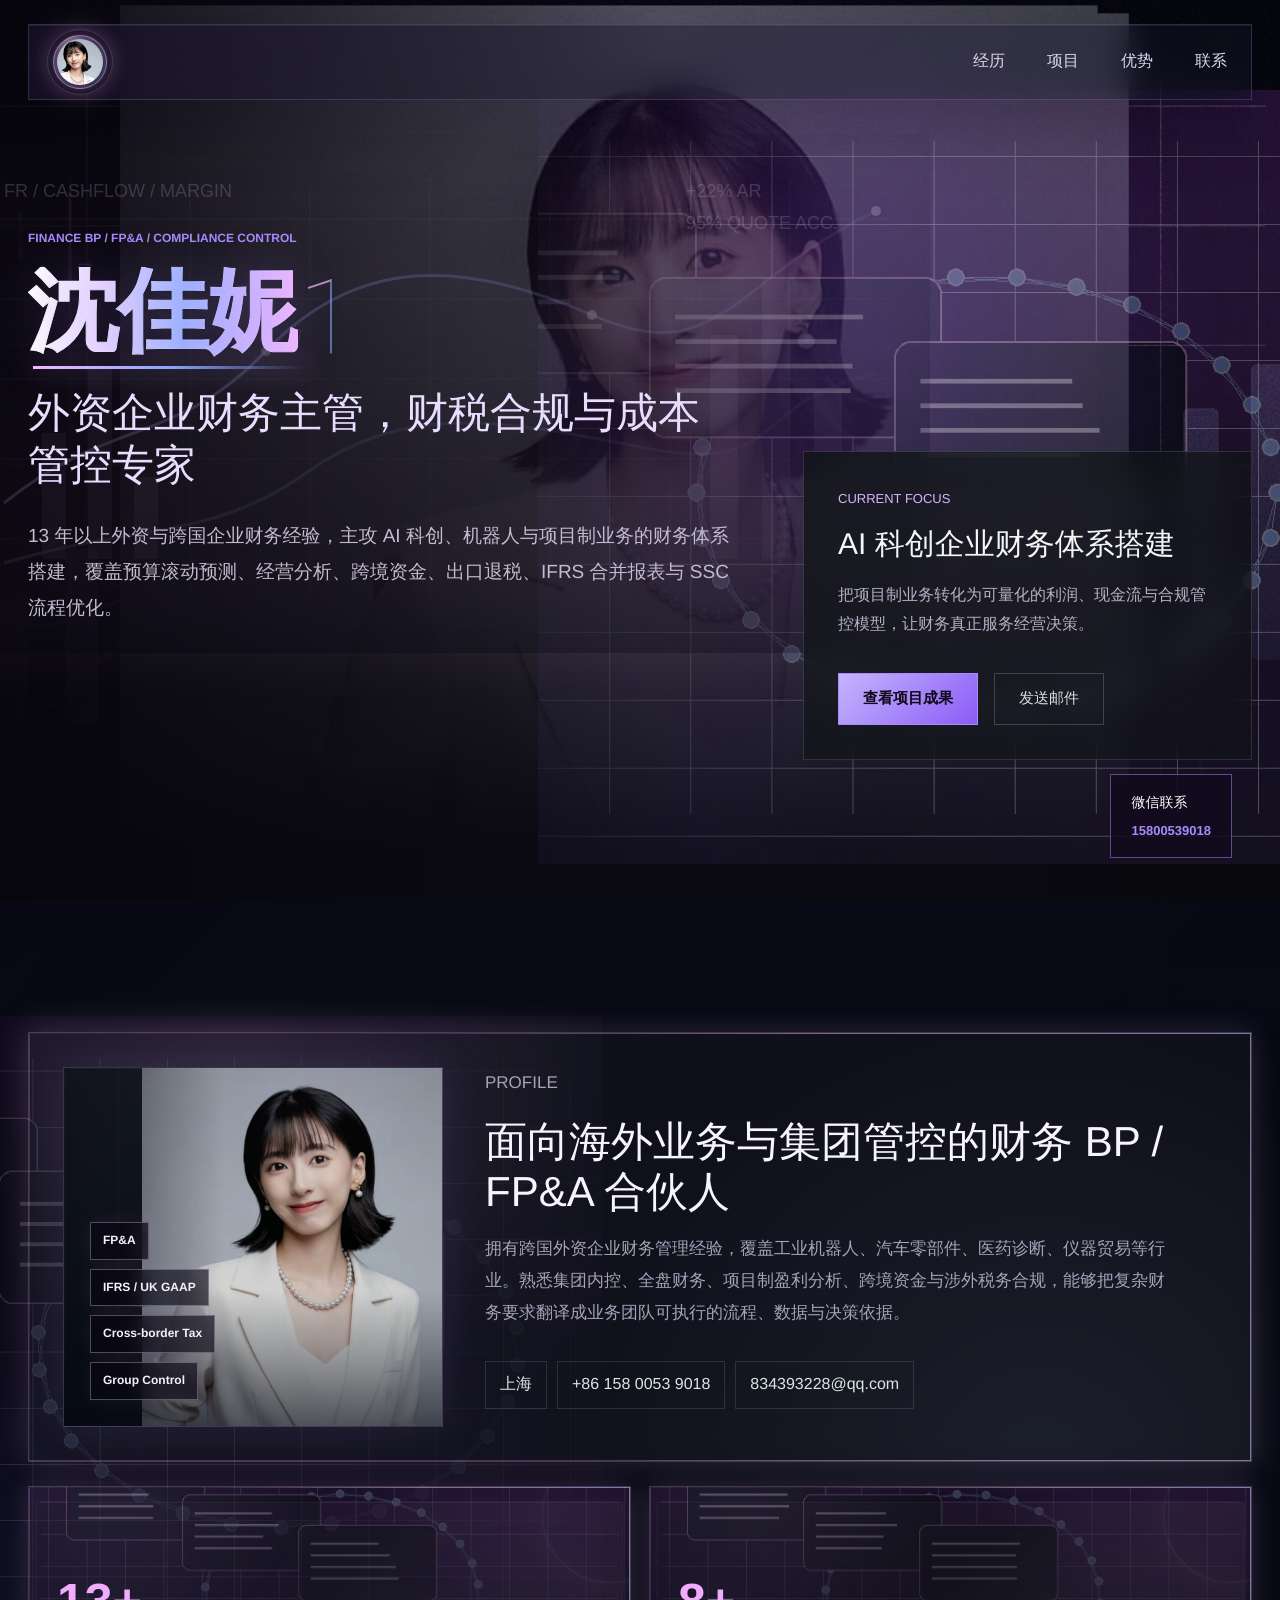
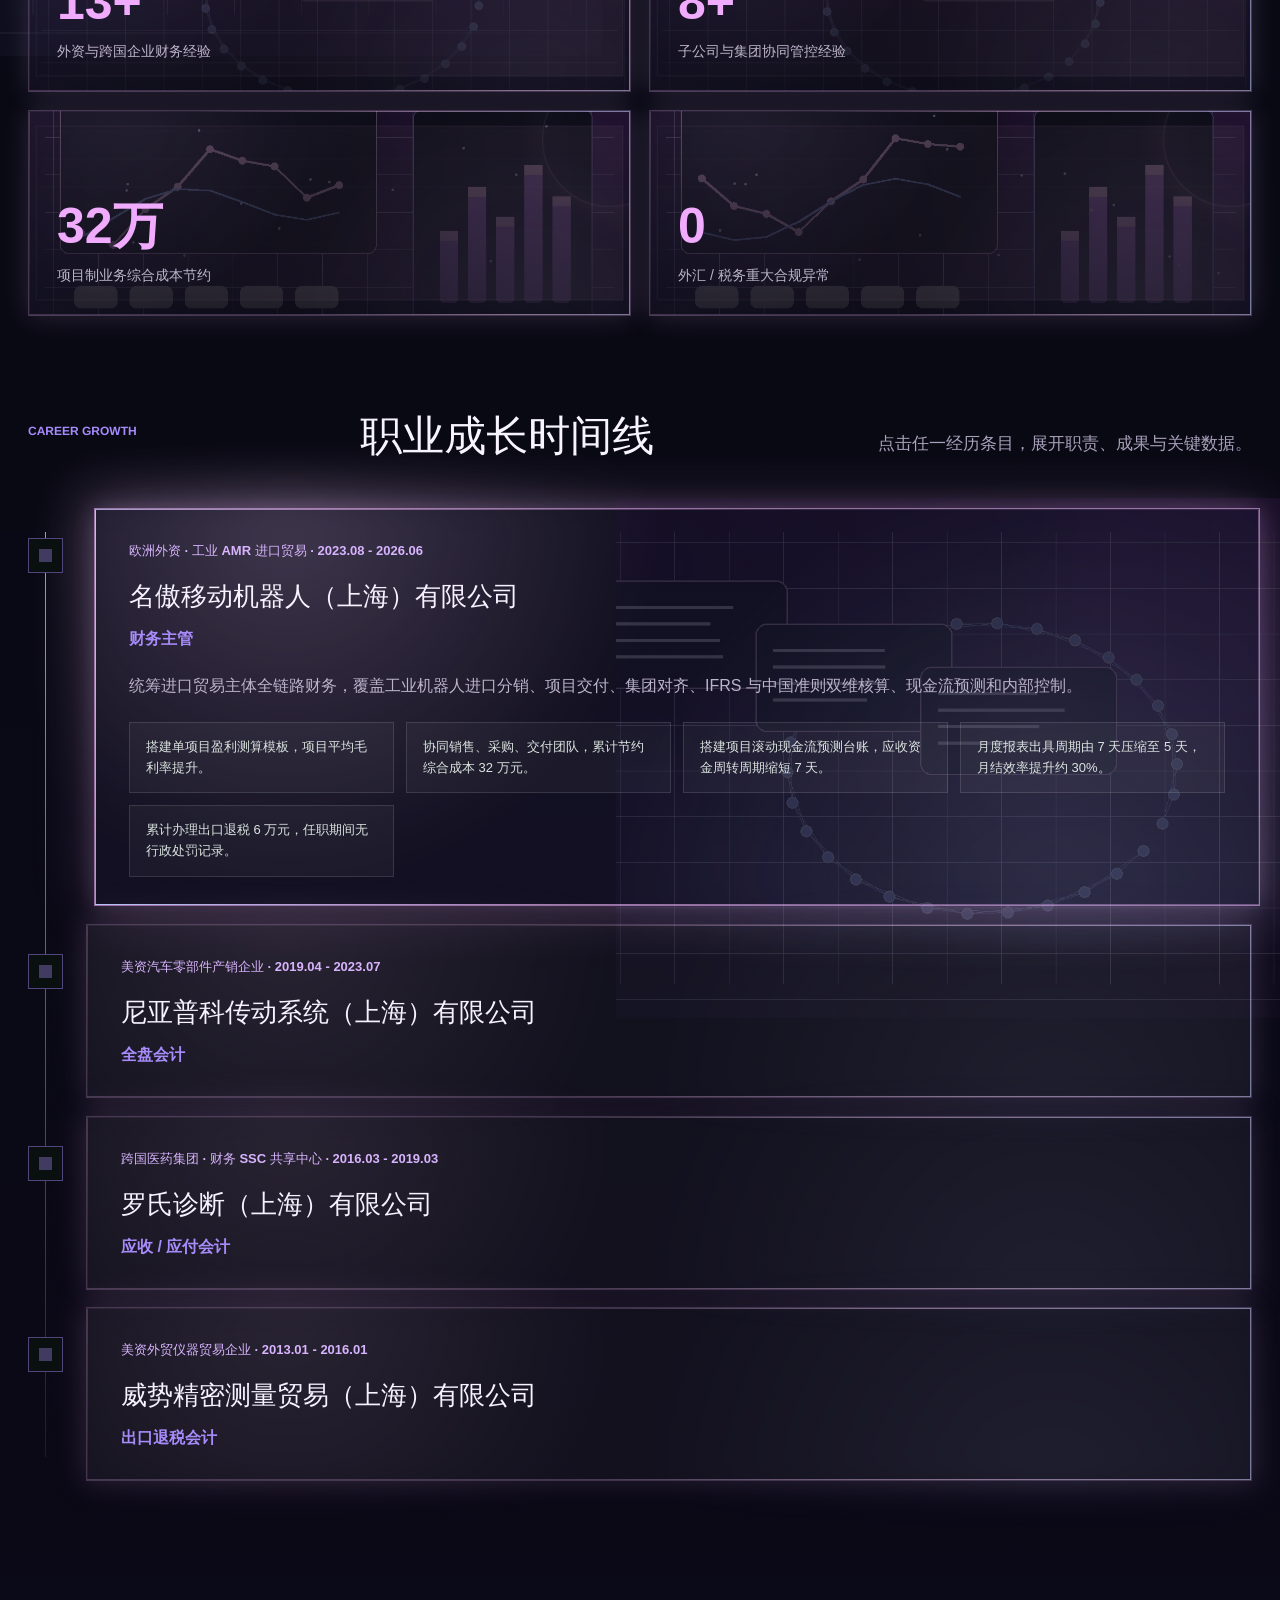
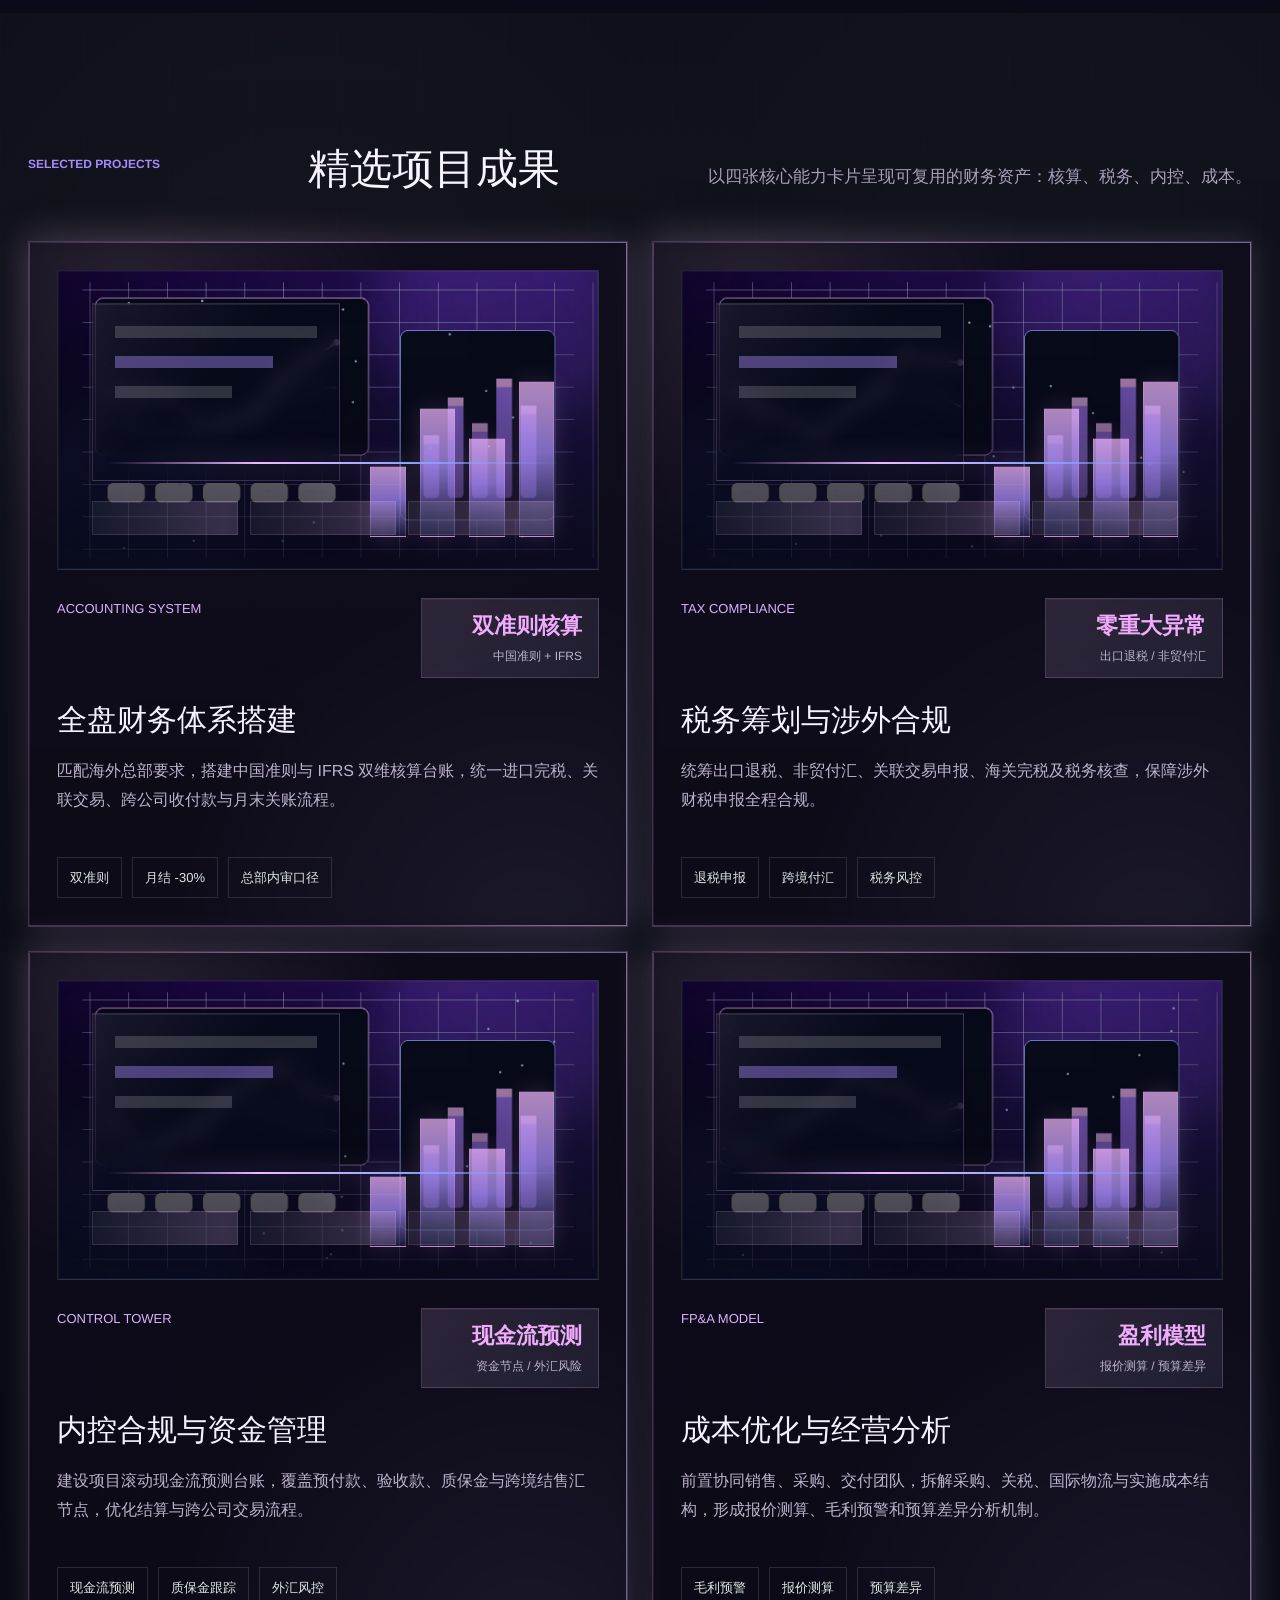
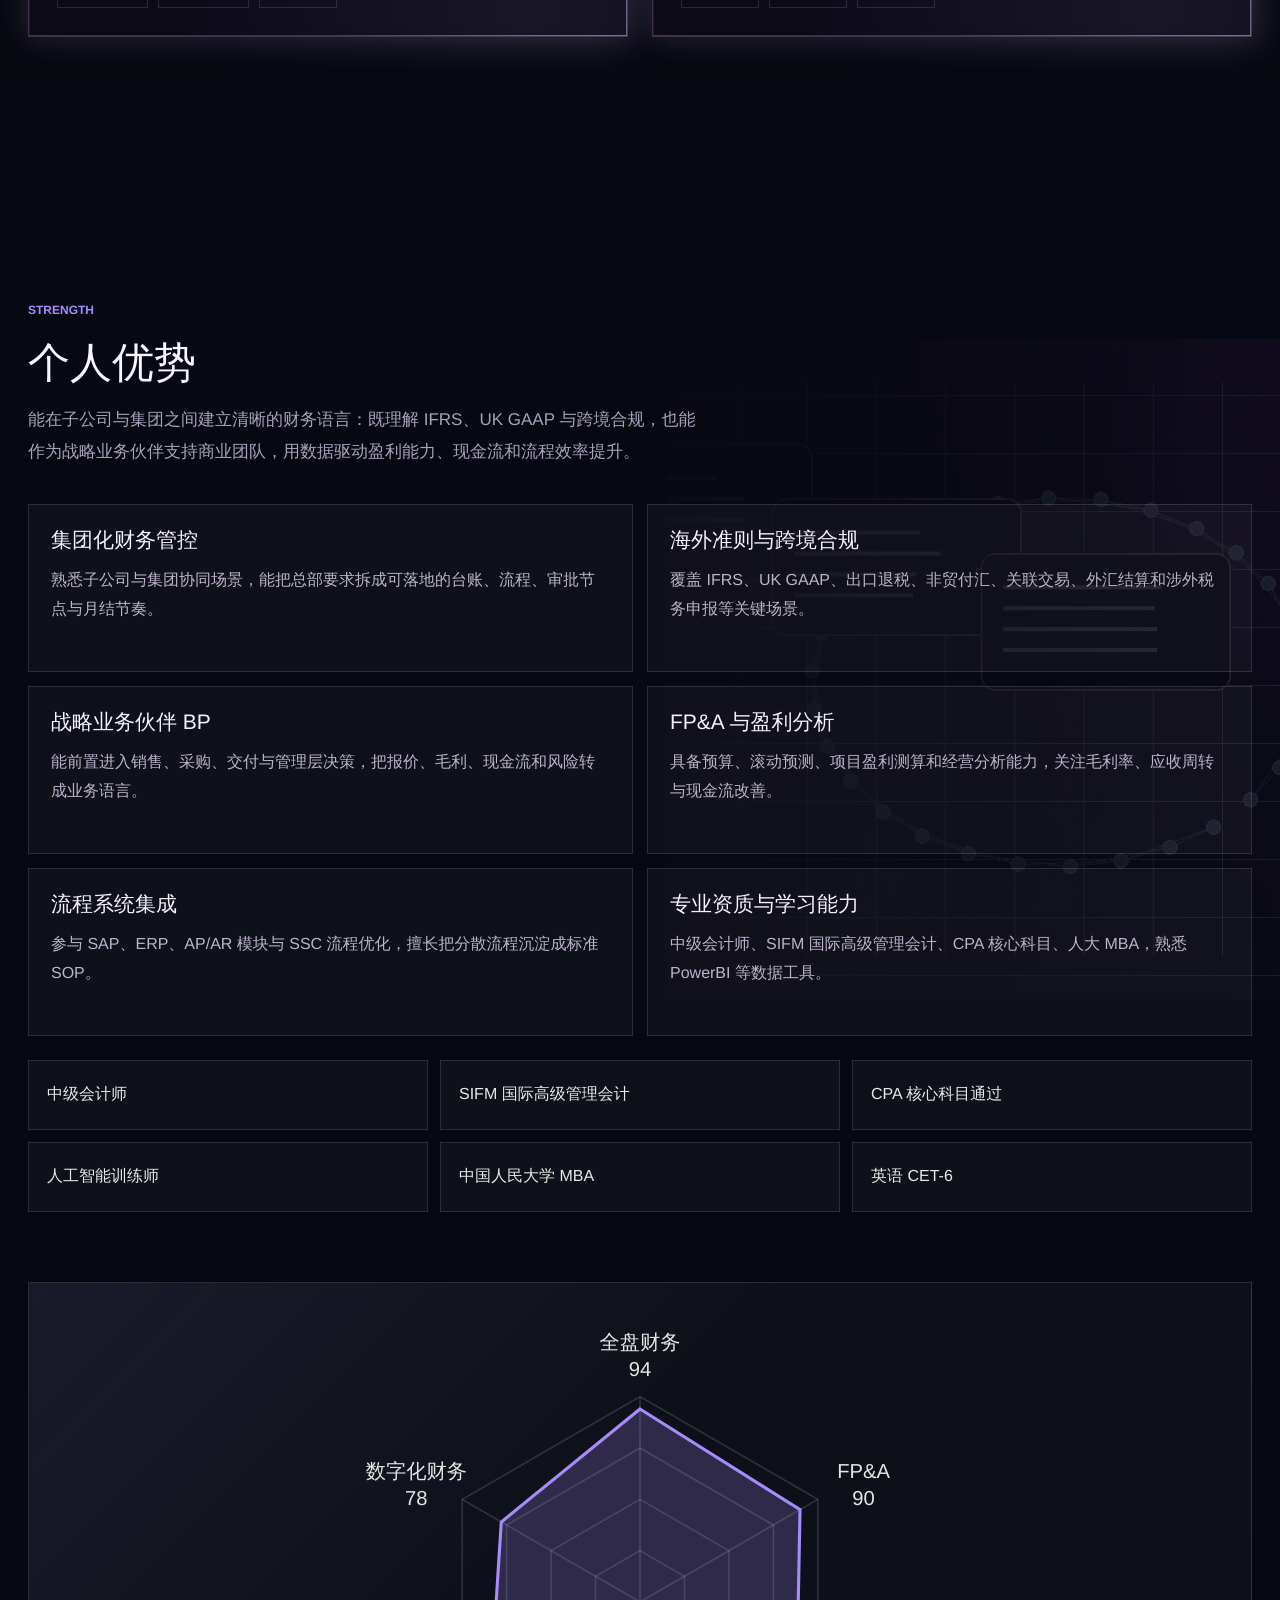
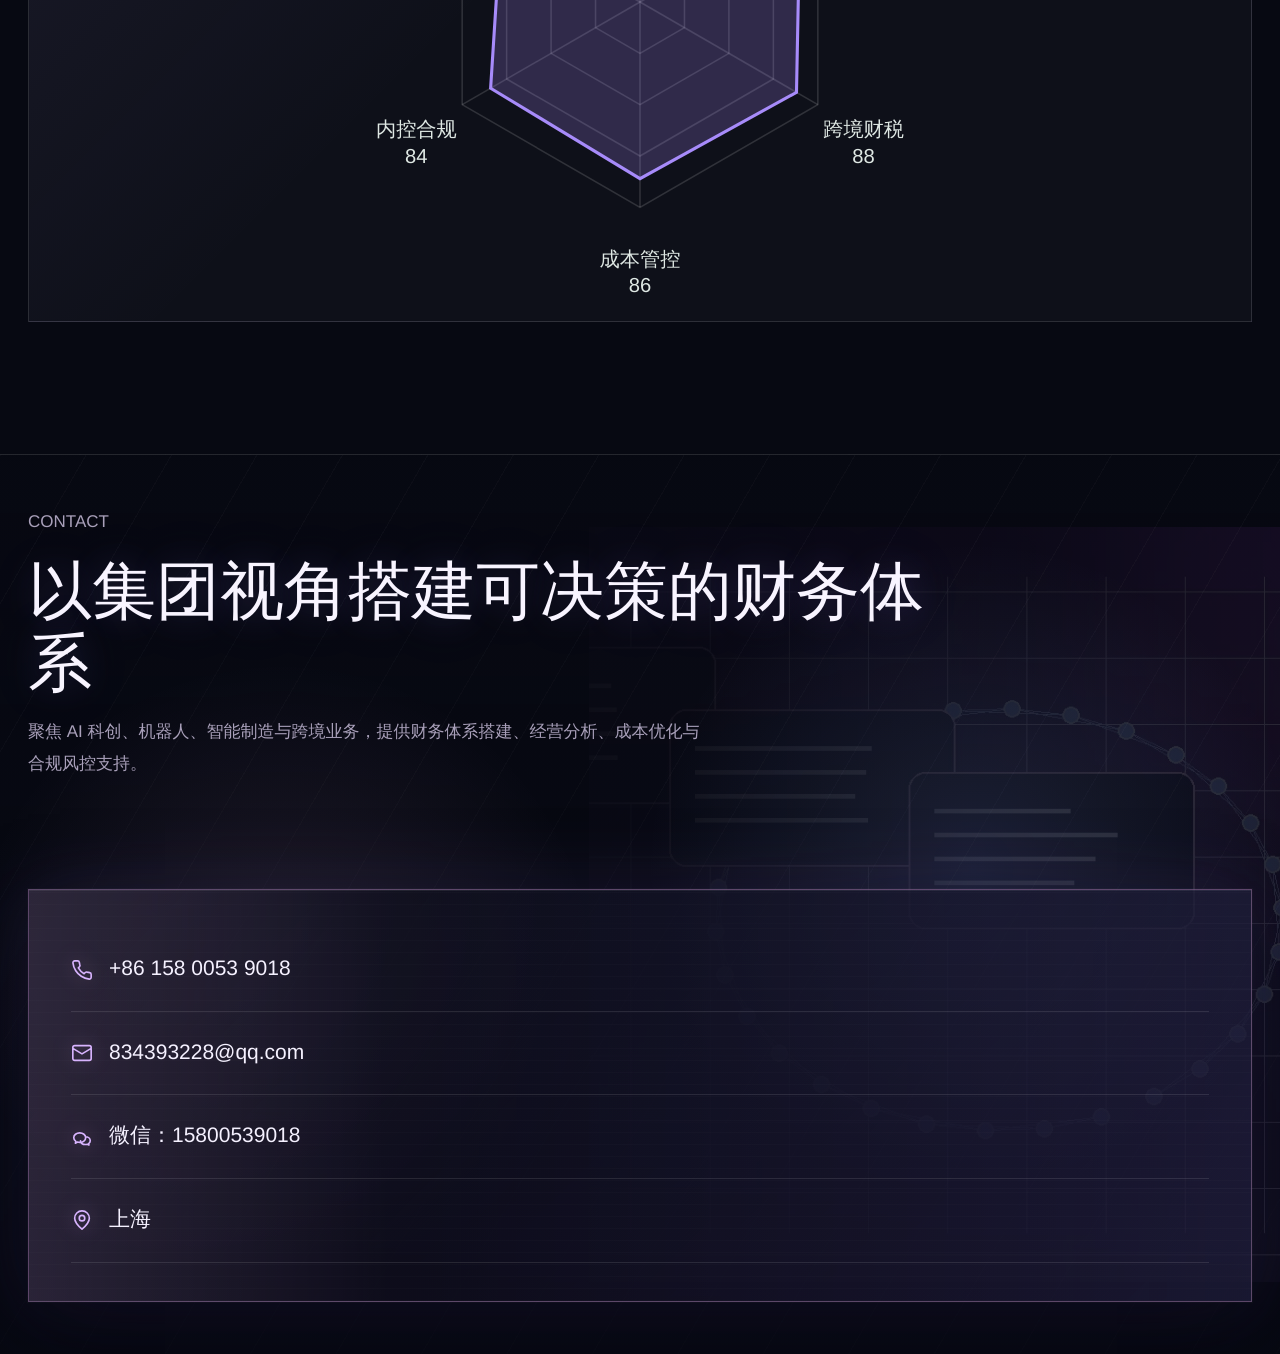
==== index.html @ 05255bda "Deploy dynamic resume site" ====
<!doctype html>
<html lang="zh-CN">
  <head>
    <meta charset="UTF-8" />
    <meta name="viewport" content="width=device-width, initial-scale=1.0" />
    <meta
      name="description"
      content="沈佳妮 - 外资企业财务主管，财税合规与成本管控专家，主攻AI科创企业财务体系搭建。"
    />
    <title>沈佳妮 | 财务BP / FP&A / 财务管理</title>
    <script type="module" crossorigin src="/assets/index-CEBzLL8x.js"></script>
    <link rel="stylesheet" crossorigin href="/assets/index-CqBIqhLo.css">
  </head>
  <body>
    <div id="root"></div>
  </body>
</html>
---- assets/index-CqBIqhLo.css ----
:root{color:#f4f7f5;--font-sans:"Aptos", "Segoe UI", "SF Pro Text", "PingFang SC", "Hiragino Sans GB", "Microsoft YaHei UI", sans-serif;--font-display:"Aptos Display", "Segoe UI", "SF Pro Display", "PingFang SC", "Microsoft YaHei UI", sans-serif;--font-tech:"YouSheBiaoTiHei", "Alimama ShuHeiTi", "PangMenZhengDao", "Aptos Display", "Segoe UI", "Microsoft YaHei UI", sans-serif;--font-number:"Aptos", "Segoe UI", "DIN Alternate", "SF Pro Display", sans-serif;--wrap:min(1700px, calc(100vw - 96px));--line:#ffffff1f;--muted:#a9a0ba;--panel:#100c1cc2;--teal:#a78bfa;--gold:#d8b4fe;--green:#f0abfc;--violet-deep:#160b2a;--violet-glow:#a78bfa52;--card-glow:#f4b8ff75;--card-glow-soft:#f4b8ff29;--card-glow-hot:#ffd5ffb8;--scroll:0px;background:#080b0d;font-family:Aptos,Segoe UI,SF Pro Text,PingFang SC,Hiragino Sans GB,Microsoft YaHei UI,sans-serif}*{box-sizing:border-box}html{scroll-behavior:smooth}body{min-width:1180px;font-family:var(--font-sans);text-rendering:geometricprecision;-webkit-font-smoothing:antialiased;-moz-osx-font-smoothing:grayscale;background:#070912;margin:0;font-size:16px;font-weight:400;line-height:1.65;position:relative}main{isolation:isolate;position:relative;overflow:hidden}main:before,main:after{content:"";pointer-events:none;position:fixed;inset:-12%}main:before{z-index:-4;transform:translate3d(0, calc(var(--scroll) * -.55), 0) scale(1.04);filter:saturate(1.05);background:radial-gradient(circle at 18% 18%,#5b7dff38,#0000 34%),radial-gradient(circle at 76% 12%,#8b5cf642,#0000 30%),radial-gradient(circle at 58% 72%,#244eb92e,#0000 36%),linear-gradient(135deg,#060914 0%,#130820 42%,#071326 100%)}main:after{z-index:-3;opacity:.2;transform:translate3d(0, calc(var(--scroll) * -.22), 0);mix-blend-mode:screen;background-image:url("data:image/svg+xml,%3Csvg xmlns='http://www.w3.org/2000/svg' width='1200' height='680' viewBox='0 0 1200 680'%3E%3Cg fill='none' stroke='%23c7b4ff' stroke-opacity='.28' stroke-width='2'%3E%3Cpath d='M40 520 C180 420 260 470 380 330 S620 250 760 290 980 180 1160 110'/%3E%3Cpath d='M40 590 C230 540 310 570 440 480 S700 390 860 430 1010 330 1160 300' stroke='%2388a5ff' stroke-opacity='.22'/%3E%3C/g%3E%3Cg fill='%23f4b8ff' fill-opacity='.16'%3E%3Crect x='88' y='420' width='26' height='126'/%3E%3Crect x='146' y='370' width='26' height='176'/%3E%3Crect x='204' y='455' width='26' height='91'/%3E%3Crect x='930' y='250' width='28' height='210'/%3E%3Crect x='990' y='195' width='28' height='265'/%3E%3Crect x='1050' y='306' width='28' height='154'/%3E%3C/g%3E%3Cg stroke='%23ffffff' stroke-opacity='.08'%3E%3Cpath d='M40 560H1160M40 460H1160M40 360H1160M40 260H1160M40 160H1160'/%3E%3Cpath d='M160 80V610M320 80V610M480 80V610M640 80V610M800 80V610M960 80V610'/%3E%3C/g%3E%3C/svg%3E"),radial-gradient(circle,#ffffff6b 0 1px,#0000 1.4px),linear-gradient(115deg,#ffffff0d,#0000 34%);background-position:right 7vw top 16vh,0 0,0 0;background-size:1200px 680px,4px 4px,100% 100%}a{color:inherit;text-decoration:none}button{font:inherit}h1,h2,h3,strong,.brand{font-family:var(--font-display)}.hero h1,.brand{font-family:var(--font-tech)}.wrap{width:var(--wrap);margin:0 auto}.hero{isolation:isolate;min-height:100vh;padding:28px 0 72px;position:relative;overflow:hidden}.hero:before{content:"";z-index:0;pointer-events:none;opacity:.34;mix-blend-mode:screen;filter:saturate(.9)hue-rotate(18deg)blur(.2px);background:linear-gradient(90deg,#080716b8,#0000 44%),url(/visuals/hero-network.webp) 50%/cover no-repeat;animation:18s ease-in-out infinite alternate sectionImageDrift;position:absolute;inset:10% -8% 4% 42%}.hero-video,.hero-shade{z-index:-2;width:100%;height:100%;position:absolute;inset:0}.hero-video{object-fit:cover;transform:translateY(var(--scroll)) scale(1.04);filter:saturate(.92)contrast(1.08)}.hero-shade{z-index:-1;background:radial-gradient(circle at 68% 38%,#7c3aed33,#0000 34%),linear-gradient(90deg,#08060df0,#12091d57 52%,#08060d80),linear-gradient(#080b0d2e,#080b0d 94%)}.nav{z-index:20;width:var(--wrap);-webkit-backdrop-filter:blur(16px)saturate(1.15);backdrop-filter:blur(16px)saturate(1.15);background:linear-gradient(135deg,#140e2694,#05081247),linear-gradient(90deg,#f4b8ff0f,#0000 42%,#88a5ff0d);border:1px solid #d8b4fe2e;justify-content:space-between;align-items:center;height:76px;padding:0 24px;transition:top .28s,width .28s,background .28s,border-color .28s,box-shadow .28s,-webkit-backdrop-filter .28s,backdrop-filter .28s;display:flex;position:fixed;top:24px;left:50%;transform:translate(-50%);box-shadow:inset 0 1px #ffffff0f,0 18px 70px #04031247}.nav-scrolled{-webkit-backdrop-filter:blur(26px)saturate(1.28);backdrop-filter:blur(26px)saturate(1.28);background:linear-gradient(135deg,#140e26c7,#0508128a),linear-gradient(90deg,#f4b8ff14,#0000 42%,#88a5ff0f);border-color:#f4b8ff47;width:min(1700px,100vw - 56px);top:14px;box-shadow:inset 0 1px #ffffff14,0 22px 74px #06030f75}.brand{width:54px;height:54px;color:var(--teal);background:radial-gradient(circle at 34% 18%,#ffffff59,#0000 28%),linear-gradient(135deg,#f4b8ff57,#88a5ff38);border:1px solid #f4b8ff70;border-radius:50%;place-items:center;padding:3px;font-size:15px;font-weight:650;display:grid;position:relative;overflow:visible;box-shadow:0 0 0 1px #ffffff0a,0 0 22px #f4b8ff38}.brand:after{content:"";pointer-events:none;border:1px solid #f4b8ff2e;border-radius:50%;position:absolute;inset:-7px;box-shadow:0 0 28px #f4b8ff29}.brand img{object-fit:cover;filter:saturate(.96)contrast(1.05);border-radius:50%;width:100%;height:100%;display:block}.nav-links{color:#ded6ee;gap:42px;font-size:16px;font-weight:560;display:flex}.nav-links a{transition:color .2s,text-shadow .2s;position:relative}.nav-links a:after{content:"";background:linear-gradient(90deg,#0000,#f4b8ff,#88a5ff,#0000);height:1px;transition:left .22s,right .22s;position:absolute;bottom:-10px;left:50%;right:50%}.nav-links a:hover{color:#f7efff;text-shadow:0 0 18px #f4b8ff6b}.nav-links a:hover:after{left:-6px;right:-6px}.hero-grid{z-index:1;grid-template-columns:1.22fr .78fr;align-items:center;gap:72px;min-height:calc(100vh - 168px);padding-top:68px;display:grid;position:relative}.hero-copy{isolation:isolate;position:relative}.hero-copy:before{content:"";z-index:-1;pointer-events:none;opacity:.42;filter:drop-shadow(0 0 34px #f4b8ff38);background-image:linear-gradient(#0908141a,#090814a3),url("data:image/svg+xml,%3Csvg xmlns='http://www.w3.org/2000/svg' width='980' height='520' viewBox='0 0 980 520'%3E%3Cdefs%3E%3ClinearGradient id='line' x1='0' x2='1'%3E%3Cstop stop-color='%23f4b8ff' stop-opacity='.72'/%3E%3Cstop offset='.55' stop-color='%2388a5ff' stop-opacity='.66'/%3E%3Cstop offset='1' stop-color='%23c7b4ff' stop-opacity='.2'/%3E%3C/linearGradient%3E%3C/defs%3E%3Cg stroke='%23ffffff' stroke-opacity='.1' stroke-width='1'%3E%3Cpath d='M40 86H940M40 166H940M40 246H940M40 326H940M40 406H940'/%3E%3Cpath d='M120 46V462M240 46V462M360 46V462M480 46V462M600 46V462M720 46V462M840 46V462'/%3E%3C/g%3E%3Cg fill='%23f4b8ff' fill-opacity='.2'%3E%3Crect x='92' y='300' width='24' height='126'/%3E%3Crect x='138' y='236' width='24' height='190'/%3E%3Crect x='184' y='344' width='24' height='82'/%3E%3Crect x='760' y='202' width='28' height='224'/%3E%3Crect x='812' y='146' width='28' height='280'/%3E%3Crect x='864' y='258' width='28' height='168'/%3E%3C/g%3E%3Cg fill='none' stroke='url(%23line)' stroke-width='3'%3E%3Cpath d='M54 370 C160 284 224 314 316 218 S514 126 642 182 780 148 926 78'/%3E%3Cpath d='M54 430 C188 390 260 408 356 340 S540 284 690 314 794 270 926 240' stroke-opacity='.58'/%3E%3C/g%3E%3Cg fill='%23ffffff' fill-opacity='.58'%3E%3Ccircle cx='316' cy='218' r='5'/%3E%3Ccircle cx='642' cy='182' r='5'/%3E%3Ccircle cx='926' cy='78' r='5'/%3E%3C/g%3E%3Cg font-family='Segoe UI,Arial' font-size='18' fill='%23e9ddff' fill-opacity='.52'%3E%3Ctext x='54' y='64'%3EFR / CASHFLOW / MARGIN%3C/text%3E%3Ctext x='736' y='64'%3E+22%25 AR%3C/text%3E%3Ctext x='736' y='96'%3E95%25 QUOTE ACC.%3C/text%3E%3C/g%3E%3C/svg%3E");background-position:50%;background-size:cover;width:980px;height:520px;position:absolute;top:-96px;left:-78px}.eyebrow{color:var(--teal);letter-spacing:0;text-transform:uppercase;margin:0 0 18px;font-size:12px;font-weight:620}.hero h1{color:#0000;background:linear-gradient(92deg,#fff 0%,#e8d7ff 28%,#9db5ff 58%,#f4b8ff 100%);text-shadow:0 0 48px #a78bfa3d;-webkit-text-stroke:1px #ffffff1a;-webkit-background-clip:text;background-clip:text;width:fit-content;margin:0;font-size:124px;font-weight:700;line-height:1;position:relative}.hero h1:before,.hero h1:after{content:"";pointer-events:none;position:absolute}.hero h1:before{background:linear-gradient(90deg,#f4b8ff,#88a5ff,#0000);height:3px;bottom:-12px;left:5px;right:-12px;box-shadow:0 0 28px #f4b8ff8c}.hero h1:after{border-top:2px solid #f4b8ffb3;border-right:2px solid #88a5ff94;width:22px;height:72px;top:16px;right:-34px;transform:skewY(-18deg)}.hero h2{color:#e9ddff;max-width:880px;margin:30px 0 0;font-size:40px;font-weight:500;line-height:1.24}.lead{color:#c3bbd0;max-width:820px;margin:28px 0 0;font-size:19px;font-weight:380;line-height:1.9}.hero-panel{border:1px solid var(--line);-webkit-backdrop-filter:blur(16px);backdrop-filter:blur(16px);background:linear-gradient(145deg,#0f1415d1,#0f14156b);align-self:end;padding:34px}.hero-panel span,.project-top span{color:var(--gold);text-transform:uppercase;font-size:13px}.hero-panel strong{margin-top:14px;font-size:30px;font-weight:520;line-height:1.28;display:block}.hero-panel p{color:#b9b0c8;line-height:1.82}.hero-actions{gap:16px;margin-top:34px;display:flex}.primary,.secondary{border:1px solid #ffffff2e;align-items:center;height:52px;padding:0 24px;font-size:15px;font-weight:560;transition:transform .22s,box-shadow .22s,border-color .22s,background .22s,color .22s;display:inline-flex}.primary{border-color:var(--teal);color:#100719;background:linear-gradient(135deg,#c4b5fd,#8b5cf6);font-weight:700}.secondary{color:#d9e0dd}.primary:hover,.secondary:hover,.wechat-float:hover,.brand:hover{transform:translateY(-3px);box-shadow:0 18px 42px #7c3aed42}.secondary:hover,.wechat-float:hover,.brand:hover{color:#f3e8ff;background:#a78bfa1a;border-color:#c4b5fda8}.wechat-float{z-index:2;color:#f7fffc;background:#12091dd1;border:1px solid #a78bfa80;gap:5px;padding:16px 20px;font-size:14px;font-weight:560;transition:transform .22s,box-shadow .22s,border-color .22s,background .22s;display:grid;position:absolute;bottom:42px;right:max(48px,50vw - 850px)}.wechat-float span{color:var(--teal);font-size:13px}.section{padding:132px 0}.profile-section{isolation:isolate;background:linear-gradient(#070912e6,#0d0a19c7);position:relative;overflow:hidden}.profile-section:before{content:"";z-index:0;pointer-events:none;opacity:.18;filter:saturate(.88)hue-rotate(16deg);mix-blend-mode:screen;background:linear-gradient(90deg,#0000,#0709125c,#070912e6),url(/visuals/profile-finance.webp) 50%/cover no-repeat;width:54vw;height:640px;position:absolute;inset:5% auto auto -7%}.profile-section>.wrap{z-index:1;position:relative}.profile-grid{grid-template-columns:1.15fr .85fr;align-items:stretch;gap:24px;display:grid}.profile-card{isolation:isolate;min-height:430px;box-shadow:inset 0 0 0 1px #ffffff06, 0 0 28px var(--card-glow-soft);background:#ffffff09;border:1px solid #f4b8ff38;grid-template-columns:380px 1fr;gap:42px;padding:34px;transition:border-color .26s,box-shadow .26s,transform .26s,background .26s;display:grid;position:relative}.profile-card h2,.section-head h2,.strength h2,.contact-section h2{font-family:var(--font-display);color:#f8f4ff;margin:0;font-size:52px;font-weight:540;line-height:1.14}.profile-card h2{max-width:720px;font-size:44px;line-height:1.18}.profile-card p,.section-head span,.section-copy,.contact-section p{max-width:680px;color:var(--muted);font-size:17px;font-weight:380;line-height:1.88}.person-visual{background:radial-gradient(circle at 64% 18%,#f4b8ff24,#0000 28%),linear-gradient(135deg,#a78bfa1f,#0000 45%),repeating-linear-gradient(90deg,#ffffff0b 0 1px,#0000 1px 54px),#0b1112;border:1px solid #f4b8ff33;min-height:360px;position:relative;overflow:hidden;box-shadow:inset 0 1px #ffffff0f,0 0 44px #a78bfa1f}.person-visual:after{content:"";pointer-events:none;background:linear-gradient(90deg,#0508128a,#0000 42%),linear-gradient(#0000 62%,#0508129e);position:absolute;inset:0}.portrait-photo{object-fit:cover;object-position:center top;opacity:.82;filter:saturate(.92)contrast(1.04);width:min(84%,420px);height:100%;position:absolute;bottom:0;right:-18px}.portrait-data{z-index:1;gap:9px;display:grid;position:absolute;bottom:26px;left:26px}.portrait-data span{color:#f5efff;-webkit-backdrop-filter:blur(10px);backdrop-filter:blur(10px);background:#0908149e;border:1px solid #f4b8ff57;width:fit-content;padding:8px 12px;font-size:12px;font-weight:560;box-shadow:0 0 20px #f4b8ff14}.contact-strip{flex-wrap:wrap;gap:10px;margin-top:32px;display:flex}.contact-strip span{border:1px solid var(--line);color:#dce6e1;padding:10px 14px}.metric-grid{grid-template-columns:repeat(2,minmax(0,1fr));gap:18px;display:grid}.metric-grid button{isolation:isolate;text-align:left;cursor:pointer;min-height:206px;color:inherit;box-shadow:inset 0 0 0 1px #ffffff06, 0 0 26px var(--card-glow-soft);background:linear-gradient(135deg,#a78bfa12,#0000 45%),#ffffff09;border:1px solid #f4b8ff38;flex-direction:column;justify-content:end;padding:28px;transition:border-color .26s,box-shadow .26s,transform .26s,background .26s;display:flex;position:relative;overflow:hidden}.metric-art{z-index:0;pointer-events:none;opacity:.34;filter:saturate(.85)hue-rotate(18deg);background:linear-gradient(#08071633,#080716c7),url(/visuals/profile-finance.webp) 50%/cover no-repeat;transition:opacity .28s,transform .28s;position:absolute;inset:0;transform:scale(1.04)}.metric-art:before,.metric-art:after{content:"";pointer-events:none;position:absolute}.metric-art:before{background:linear-gradient(90deg,#0000,#f4b8ff29,#0000) 0 0/180% 100%,repeating-linear-gradient(0deg,#0000 0 26px,#ffffff0b 27px) 0 0/100% 100%;border:1px solid #f4b8ff29;animation:4.2s ease-in-out infinite tileScan;inset:18px}.metric-art:after{border:1px solid #f4b8ff47;border-radius:50%;width:128px;height:128px;top:-34px;right:-34px;box-shadow:0 0 34px #f4b8ff29,inset 0 0 38px #88a5ff14}.metric-grid button:nth-child(2) .metric-art{background:linear-gradient(#08071638,#080716cc),url(/visuals/strength-network.webp) 50%/cover no-repeat}.metric-grid button:nth-child(3) .metric-art{background:linear-gradient(#08071638,#080716cc),url(/visuals/project-margin.webp) 50%/cover no-repeat}.metric-grid button:nth-child(4) .metric-art{background:linear-gradient(#08071638,#080716cc),url(/visuals/project-tax.webp) 50%/cover no-repeat}.metric-grid button:hover .metric-art,.metric-grid button.is-active .metric-art{opacity:.52;transform:scale(1.09)}.metric-grid button:focus-visible{outline-offset:4px;outline:2px solid #f4b8ffb8}.metric-grid b{z-index:1;color:var(--green);font-family:var(--font-number);font-size:50px;font-weight:620;line-height:1;position:relative}.metric-grid small{z-index:1;color:#beb5cc;margin-top:14px;font-size:14px;line-height:1.55;position:relative}.profile-card:hover,.metric-grid button:hover,.project-card:hover{background:#181026c7;border-color:#f4b8ff9e;transform:translateY(-4px);box-shadow:inset 0 0 0 1px #ffffff0e,0 0 20px #f4b8ff3d,0 0 72px #f4b8ff38}.metric-grid button.is-active{animation:.62s both metricActivate}.metric-grid button.is-active b{animation:.62s both metricNumberPop}.profile-card:before,.metric-grid button:before,.timeline-main:before,.project-card:before{content:"";z-index:2;pointer-events:none;background:linear-gradient(115deg, transparent 0 18%, var(--card-glow-hot) 34%, #b9c7ff 50%, var(--card-glow) 66%, transparent 84%), linear-gradient(#f4b8ff57, #f4b8ff14);opacity:.58;-webkit-mask-composite:xor;background-position:0 0;background-size:220% 100%,100% 100%;border:1px solid #0000;transition:opacity .28s,background-position .48s;position:absolute;inset:0;-webkit-mask-image:linear-gradient(#000 0 0),linear-gradient(#000 0 0);mask-image:linear-gradient(#000 0 0),linear-gradient(#000 0 0);-webkit-mask-position:0 0,0 0;mask-position:0 0,0 0;-webkit-mask-size:auto,auto;mask-size:auto,auto;-webkit-mask-repeat:repeat,repeat;mask-repeat:repeat,repeat;-webkit-mask-clip:padding-box,border-box;mask-clip:padding-box,border-box;-webkit-mask-origin:padding-box,border-box;mask-origin:padding-box,border-box;-webkit-mask-composite:xor;mask-composite:exclude;-webkit-mask-source-type:auto,auto;mask-mode:match-source,match-source}.profile-card:after,.metric-grid button:after,.timeline-main:after,.project-card:after{content:"";z-index:-1;pointer-events:none;opacity:.34;filter:blur(18px);background:radial-gradient(circle at 18% 8%,#ffd5ff47,#0000 34%),radial-gradient(circle at 82% 100%,#b9c7ff38,#0000 42%);transition:inset .28s,opacity .28s,filter .28s;position:absolute;inset:-16px}.profile-card:hover:before,.metric-grid button:hover:before,.timeline-item.active .timeline-main:before,.timeline-item:hover .timeline-main:before,.project-card:hover:before{opacity:1;background-position:100% 0}.profile-card:hover:after,.metric-grid button:hover:after,.timeline-item.active .timeline-main:after,.timeline-item:hover .timeline-main:after,.project-card:hover:after{opacity:.72;filter:blur(24px);inset:-26px}.timeline-wrap{margin-top:96px;position:relative}.timeline-wrap:before{content:"";z-index:-1;pointer-events:none;opacity:.16;filter:saturate(.82)hue-rotate(20deg);mix-blend-mode:screen;background:radial-gradient(circle at 60% 44%,#f4b8ff2e,#0000 36%),url(/visuals/timeline-meeting.webp) 50%/cover no-repeat;height:520px;animation:22s ease-in-out infinite alternate sectionImageDrift;position:absolute;inset:8% -5% auto 48%}.section-head{justify-content:space-between;align-items:end;gap:48px;margin-bottom:48px;display:flex}.timeline{gap:18px;display:grid;position:relative}.timeline:before{content:"";background:linear-gradient(var(--teal), #ffffff14);width:1px;position:absolute;top:24px;bottom:24px;left:17px}.timeline-item{width:100%;color:inherit;text-align:left;cursor:pointer;background:0 0;border:0;grid-template-columns:36px 1fr;gap:22px;padding:0;display:grid;position:relative}.timeline-dot{z-index:1;background:#0a0f10;border:1px solid #a78bfa73;width:35px;height:35px;margin-top:30px;position:relative}.timeline-dot:after{content:"";background:var(--teal);opacity:.35;position:absolute;inset:10px}.timeline-main{isolation:isolate;background:#ffffff09;border:1px solid #f4b8ff33;padding:28px 34px;transition:border-color .25s,background .25s,transform .25s,box-shadow .25s;position:relative;box-shadow:inset 0 0 0 1px #ffffff05,0 0 24px #f4b8ff1f}.timeline-item.active .timeline-main,.timeline-item:hover .timeline-main{background:#a78bfa0e;border-color:#f4b8ff94;transform:translate(8px);box-shadow:inset 0 0 0 1px #ffffff0b,0 0 22px #f4b8ff33,0 0 58px #f4b8ff33}.timeline-main span{color:var(--gold);font-size:13px;font-weight:560}.timeline-main h3{color:#f7f2ff;margin:12px 0 8px;font-size:26px;font-weight:540}.timeline-main strong{color:var(--teal)}.timeline-main p{color:#bdb4cc;max-height:none;margin:0;line-height:1.82;display:none}.timeline-item.active p{margin-top:18px;animation:.12s ease-out both timelineReveal;display:block}.result-list{grid-template-columns:repeat(auto-fit,minmax(240px,1fr));gap:12px;display:none}.timeline-item.active .result-list{margin-top:22px;animation:.14s ease-out both timelineReveal;display:grid}.result-list em{border:1px solid var(--line);color:#dce5e1;background:#ffffff0a;min-height:64px;padding:14px 16px;font-size:13px;font-style:normal;line-height:1.6}.projects{isolation:isolate;background:linear-gradient(#ffffff09,#0808122e);position:relative;overflow:hidden}.projects:before{content:"";z-index:0;pointer-events:none;opacity:.2;background:radial-gradient(circle at 24% 18%,#f4b8ff24,#0000 28%),radial-gradient(circle at 80% 16%,#88a5ff21,#0000 26%),repeating-linear-gradient(90deg,#ffffff07 0 1px,#0000 1px 84px);position:absolute;inset:0}.projects>.wrap{z-index:1;position:relative}.project-grid{grid-template-columns:repeat(2,minmax(0,1fr));gap:24px;display:grid}.project-card{isolation:isolate;background:var(--panel);min-height:650px;box-shadow:inset 0 0 0 1px #ffffff06, 0 0 30px var(--card-glow-soft);border:1px solid #f4b8ff38;padding:28px;transition:border-color .26s,box-shadow .26s,transform .26s,background .26s;position:relative}.project-visual{background:linear-gradient(#08071629,#080716ad),url(/visuals/project-ledger.webp) 50%/cover no-repeat,radial-gradient(circle at 72% 24%,#a78bfa38,#0000 30%),linear-gradient(135deg,#ffffff13,#0000 44%),#0a0f10;border:1px solid #ffffff1a;height:300px;margin-bottom:28px;position:relative;overflow:hidden;box-shadow:inset 0 0 0 1px #ffffff0b,inset 0 -80px 120px #08071670}.project-visual:before,.project-visual:after{content:"";pointer-events:none;position:absolute}.project-visual:before{background:linear-gradient(90deg,#0000,#f4b8ff2e,#0000),repeating-linear-gradient(0deg,#0000 0 34px,#ffffff0d 35px);animation:4.8s ease-in-out infinite projectScan;inset:0;transform:translate(-100%)}.project-visual:after{filter:drop-shadow(0 0 12px #f4b8ff8c);background:linear-gradient(90deg,#0000,#f4b8ff,#88a5ff,#0000);height:2px;animation:3.6s ease-in-out infinite projectLineFloat;top:64%;left:9%;right:7%}.project-visual.tax{background:linear-gradient(#08071633,#080716b3),url(/visuals/project-tax.webp) 50%/cover no-repeat,radial-gradient(circle at 28% 34%,#d8b4fe47,#0000 30%),linear-gradient(135deg,#ffffff12,#0000 44%),#0a0f10}.project-visual.cashflow{background:linear-gradient(#08071633,#080716b3),url(/visuals/project-control.webp) 50%/cover no-repeat,radial-gradient(circle at 68% 55%,#f0abfc2e,#0000 34%),linear-gradient(135deg,#ffffff12,#0000 44%),#0a0f10}.project-visual.margin{background:linear-gradient(#08071633,#080716b3),url(/visuals/project-margin.webp) 50%/cover no-repeat,radial-gradient(circle at 42% 18%,#a78bfa2e,#0000 30%),radial-gradient(circle at 72% 68%,#d8b4fe2e,#0000 28%),#0a0f10}.visual-window{-webkit-backdrop-filter:blur(10px);backdrop-filter:blur(10px);background:linear-gradient(135deg,#f4b8ff14,#0000 44%),#080c1c7a;border:1px solid #f4b8ff2e;width:46%;height:178px;padding:22px;position:absolute;top:32px;left:34px;box-shadow:inset 0 1px #ffffff14,0 18px 60px #00000038}.visual-window span{background:#ffffff29;height:12px;margin-bottom:18px;display:block}.visual-window span:nth-child(2){background:#a78bfa6b;width:78%;animation:2.8s ease-in-out infinite dataBarPulse}.visual-window span:nth-child(3){width:58%}.visual-chart{align-items:end;gap:14px;width:34%;height:170px;display:flex;position:absolute;bottom:32px;right:44px}.visual-chart i{transform-origin:bottom;background:linear-gradient(#f4b8ffb3,#a78bfab8 46%,#506eff14),#ffffff0a;border:1px solid #f4b8ff2e;flex:1;animation:2.8s ease-in-out infinite chartRise;box-shadow:0 0 24px #f4b8ff24}.visual-chart i:first-child{height:42%}.visual-chart i:nth-child(2){height:76%;animation-delay:.18s}.visual-chart i:nth-child(3){height:58%;animation-delay:.34s}.visual-chart i:nth-child(4){height:92%;animation-delay:.52s}.visual-grid{grid-template-columns:repeat(3,1fr);gap:12px;display:grid;position:absolute;bottom:34px;left:34px;right:44px}.visual-grid b{background:linear-gradient(90deg,#0000,#f4b8ff24,#0000) 0 0/180% 100%,#ffffff0e 0 0/100% 100%;border:1px solid #f4b8ff24;height:34px;animation:3.4s ease-in-out infinite tileScan}.visual-grid b:nth-child(2){animation-delay:.25s}.visual-grid b:nth-child(3){animation-delay:.5s}.project-top{justify-content:space-between;align-items:flex-start;gap:18px;display:flex}.project-value{background:linear-gradient(135deg,#f4b8ff1a,#88a5ff0d),#ffffff09;border:1px solid #f4b8ff2e;justify-items:end;min-width:178px;max-width:230px;padding:13px 16px;display:grid;box-shadow:inset 0 1px #ffffff0d}.project-value b{color:var(--green);font-family:var(--font-display);text-align:right;font-size:22px;font-weight:620;line-height:1.28}.project-value small{color:#bdb4cc;text-align:right;margin-top:8px;font-size:12px;line-height:1.35}.project-card h3{color:#f6f1ff;margin:24px 0 14px;font-size:30px;font-weight:540;line-height:1.28}.project-card p{color:#bdb4cc;min-height:76px;line-height:1.82}.project-stats{flex-wrap:wrap;gap:10px;margin-top:24px;display:flex}.project-stats em{border:1px solid var(--line);color:#dfe7e3;padding:9px 12px;font-size:13px;font-style:normal}.strength{isolation:isolate;position:relative;overflow:hidden}.strength-grid{grid-template-columns:.96fr 1.04fr;align-items:center;gap:70px;display:grid;position:relative}.strength:before{content:"";z-index:0;pointer-events:none;opacity:.18;filter:saturate(.82)hue-rotate(18deg);mix-blend-mode:screen;background:linear-gradient(90deg,#080716f2,#08071633),url(/visuals/strength-network.webp) 50%/cover no-repeat;width:58vw;height:660px;position:absolute;inset:9% -10% auto auto}.strength>.wrap{z-index:1;position:relative}.advantage-grid{grid-template-columns:repeat(2,minmax(0,1fr));gap:14px;margin-top:36px;display:grid}.advantage-card,.cert-card{border:1px solid var(--line);background:#ffffff09}.advantage-card{min-height:168px;padding:22px}.advantage-card h3{color:#f6f1ff;margin:0 0 12px;font-size:21px;font-weight:540;line-height:1.35}.advantage-card p{color:#bdb4cc;margin:0;line-height:1.78}.cert-grid{grid-template-columns:repeat(3,minmax(0,1fr));gap:12px;margin-top:24px;display:grid}.cert-card{color:#e5ebe8;align-items:center;min-height:70px;padding:18px;display:flex}.radar-wrap{border:1px solid var(--line);background:linear-gradient(135deg,#a78bfa14,#0000 42%),#ffffff08;place-items:center;min-height:640px;display:grid}.radar{width:min(560px,100%);overflow:visible}.radar-ring,.radar-axis{fill:none;stroke:#ffffff24;stroke-width:1px}.radar-area{fill:#a78bfa38;stroke:var(--teal);stroke-width:2px}.radar text{fill:#dfe8e4;font-size:13px}.radar-score{fill:var(--gold)}.contact-section{isolation:isolate;border-top:1px solid var(--line);background:radial-gradient(circle at 76% 46%,#88a5ff24,#0000 30%),radial-gradient(circle at 22% 58%,#f4b8ff1a,#0000 28%),linear-gradient(#0808124d,#070912d1),repeating-linear-gradient(120deg,#ffffff09 0 1px,#0000 1px 74px);align-items:center;min-height:100vh;display:flex;position:relative;overflow:hidden}.contact-section:after{content:"";z-index:0;pointer-events:none;opacity:.2;filter:saturate(.82)hue-rotate(18deg);mix-blend-mode:screen;background:linear-gradient(90deg,#070912e6,#0709122e),url(/visuals/contact-ai-finance.webp) 50%/cover no-repeat;animation:20s ease-in-out infinite alternate sectionImageDrift;position:absolute;inset:8% -6% 8% 46%}.contact-grid{z-index:1;grid-template-columns:1fr 520px;align-items:center;gap:92px;display:grid;position:relative}.contact-section h2{text-shadow:0 0 34px #a78bfa2e,0 0 76px #88a5ff1f;max-width:900px;font-size:64px;line-height:1.12}.contact-card{isolation:isolate;-webkit-backdrop-filter:blur(18px)saturate(1.12);backdrop-filter:blur(18px)saturate(1.12);background:linear-gradient(135deg,#0f121edb,#120a20ad),radial-gradient(circle at 12% 0,#f4b8ff1f,#0000 34%);border:1px solid #f4b8ff57;gap:0;padding:38px 42px;display:grid;position:relative;box-shadow:inset 0 1px #ffffff14,0 0 0 1px #ffffff05,0 28px 90px #05031275,0 0 70px #a78bfa1f}.contact-card:before{content:"";z-index:-1;pointer-events:none;opacity:.52;background:linear-gradient(90deg,#f4b8ff3d,#0000 30%,#88a5ff2e),repeating-linear-gradient(0deg,#ffffff07 0 1px,#0000 1px 12px);position:absolute;inset:0}.contact-item{color:#f5f1ff;border-bottom:1px solid #ffffff1a;align-items:center;gap:16px;padding:24px 0;font-size:21px;font-weight:500;transition:color .2s,transform .2s,border-color .2s;display:flex}.contact-item:hover{color:#f4b8ff;border-color:#f4b8ff57;transform:translate(6px)}.contact-icon{fill:none;stroke:currentColor;stroke-width:1.8px;stroke-linecap:round;stroke-linejoin:round;color:#d8b4fe;filter:drop-shadow(0 0 10px #f4b8ff47);flex:0 0 22px;width:22px;height:22px}.contact-item:first-child span,.contact-item:nth-child(3) span{font-family:var(--font-number)}[data-reveal]{opacity:0;will-change:opacity, transform;transition:opacity .72s cubic-bezier(.22,1,.36,1),transform .72s cubic-bezier(.22,1,.36,1);transform:translateY(42px)}[data-reveal].is-visible{opacity:1;transform:translate(0,0)}.hero-copy[data-reveal] h1,.section-head[data-reveal] h2,.profile-card[data-reveal] h2,.strength [data-reveal]>h2,.contact-grid[data-reveal] h2{opacity:0;transform-origin:0;transition:opacity .78s cubic-bezier(.22,1,.36,1),transform .78s cubic-bezier(.22,1,.36,1);transform:translateY(24px)scale(.94)}.hero-copy[data-reveal].is-visible h1,.section-head[data-reveal].is-visible h2,.profile-card[data-reveal].is-visible h2,.strength [data-reveal].is-visible>h2,.contact-grid[data-reveal].is-visible h2{opacity:1;transform:translate(0,0)scale(1)}.metric-grid[data-reveal] button,.timeline[data-reveal] .timeline-item,.advantage-grid .advantage-card,.cert-grid .cert-card{opacity:0;transform:translateY(28px)}.metric-grid[data-reveal].is-visible button,.timeline[data-reveal].is-visible .timeline-item,[data-reveal].is-visible .advantage-grid .advantage-card,[data-reveal].is-visible .cert-grid .cert-card{animation:.58s cubic-bezier(.22,1,.36,1) both cardEnter}.metric-grid[data-reveal].is-visible button:nth-child(2),.timeline[data-reveal].is-visible .timeline-item:nth-child(2),.project-grid .project-card:nth-child(2),[data-reveal].is-visible .advantage-grid .advantage-card:nth-child(2),[data-reveal].is-visible .cert-grid .cert-card:nth-child(2){transition-delay:60ms;animation-delay:60ms}.metric-grid[data-reveal].is-visible button:nth-child(3),.timeline[data-reveal].is-visible .timeline-item:nth-child(3),.project-grid .project-card:nth-child(3),[data-reveal].is-visible .advantage-grid .advantage-card:nth-child(3),[data-reveal].is-visible .cert-grid .cert-card:nth-child(3){transition-delay:.12s;animation-delay:.12s}.metric-grid[data-reveal].is-visible button:nth-child(4),.timeline[data-reveal].is-visible .timeline-item:nth-child(4),.project-grid .project-card:nth-child(4),[data-reveal].is-visible .advantage-grid .advantage-card:nth-child(4),[data-reveal].is-visible .cert-grid .cert-card:nth-child(4){transition-delay:.18s;animation-delay:.18s}.timeline[data-reveal].is-visible .timeline-item:nth-child(5),[data-reveal].is-visible .advantage-grid .advantage-card:nth-child(5),[data-reveal].is-visible .cert-grid .cert-card:nth-child(5){animation-delay:.24s}[data-reveal].is-visible .advantage-grid .advantage-card:nth-child(6),[data-reveal].is-visible .cert-grid .cert-card:nth-child(6){animation-delay:.3s}@keyframes cardEnter{0%{opacity:0;transform:translateY(28px)scale(.985)}to{opacity:1;transform:translate(0,0)scale(1)}}@keyframes metricActivate{0%{transform:translateY(-4px)scale(1);box-shadow:inset 0 0 0 1px #ffffff0e,0 0 20px #f4b8ff3d,0 0 72px #f4b8ff38}48%{transform:translateY(-8px)scale(1.018);box-shadow:inset 0 0 0 1px #ffffff1a,0 0 34px #f4b8ff85,0 0 118px #88a5ff52}to{transform:translateY(-4px)scale(1)}}@keyframes metricNumberPop{0%,to{text-shadow:none;transform:translateY(0)}45%{text-shadow:0 0 16px #f4b8ffb8,0 0 34px #88a5ff6b;transform:translateY(-5px)}}@keyframes timelineReveal{0%{opacity:0;transform:translateY(-8px)}to{opacity:1;transform:translateY(0)}}@keyframes projectScan{0%,42%{opacity:0;transform:translate(-100%)}58%{opacity:.82}to{opacity:0;transform:translate(100%)}}@keyframes projectLineFloat{0%,to{opacity:.38;transform:translateY(0)scaleX(.82)}50%{opacity:.88;transform:translateY(-18px)scaleX(1)}}@keyframes dataBarPulse{0%,to{width:58%}50%{width:84%}}@keyframes chartRise{0%,to{opacity:.72;transform:scaleY(.72)}50%{opacity:1;transform:scaleY(1)}}@keyframes tileScan{0%,34%{opacity:.72;background-position:-120% 0,0 0}62%{opacity:1}to{opacity:.72;background-position:160% 0,0 0}}@keyframes sectionImageDrift{0%{transform:translate(-14px,8px)scale(1.02)}to{transform:translate(18px,-12px)scale(1.05)}}@media (prefers-reduced-motion:reduce){html{scroll-behavior:auto}*,:before,:after{transition-duration:.01ms!important;animation-duration:.01ms!important;animation-iteration-count:1!important}.hero-video{display:none}main:before,main:after{transform:none}[data-reveal],.hero-copy[data-reveal] h1,.section-head[data-reveal] h2,.profile-card[data-reveal] h2,.strength [data-reveal]>h2,.contact-grid[data-reveal] h2,.metric-grid[data-reveal] button,.timeline[data-reveal] .timeline-item,.advantage-grid .advantage-card,.cert-grid .cert-card{opacity:1;transform:none}}@media (width<=1300px){body{min-width:980px}:root{--wrap:min(1700px, calc(100vw - 56px))}.hero h1{font-size:90px}.hero h2,.profile-card h2,.section-head h2,.strength h2{font-size:42px}.profile-grid,.strength-grid,.contact-grid{grid-template-columns:1fr}}
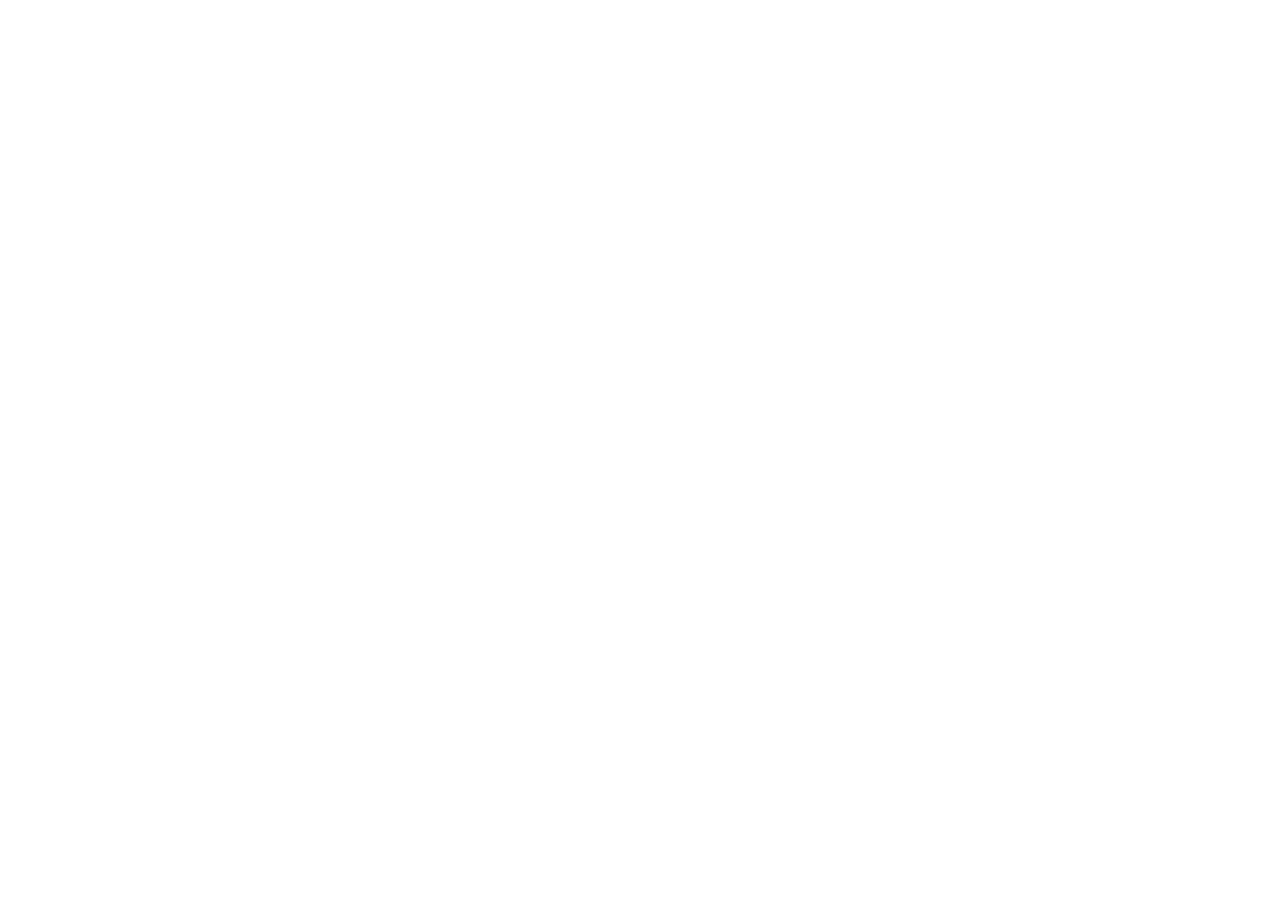
==== commit 76501c07: "Fix GitHub Pages asset paths" ====
--- a/index.html
+++ b/index.html
@@ -1,4 +1,4 @@
-<!doctype html>
+﻿<!doctype html>
 <html lang="zh-CN">
   <head>
     <meta charset="UTF-8" />
@@ -8,8 +8,8 @@
       content="沈佳妮 - 外资企业财务主管，财税合规与成本管控专家，主攻AI科创企业财务体系搭建。"
     />
     <title>沈佳妮 | 财务BP / FP&A / 财务管理</title>
-    <script type="module" crossorigin src="/assets/index-CEBzLL8x.js"></script>
-    <link rel="stylesheet" crossorigin href="/assets/index-CqBIqhLo.css">
+    <script type="module" crossorigin src="/daban/assets/index-CEBzLL8x.js"></script>
+    <link rel="stylesheet" crossorigin href="/daban/assets/index-CqBIqhLo.css">
   </head>
   <body>
     <div id="root"></div>
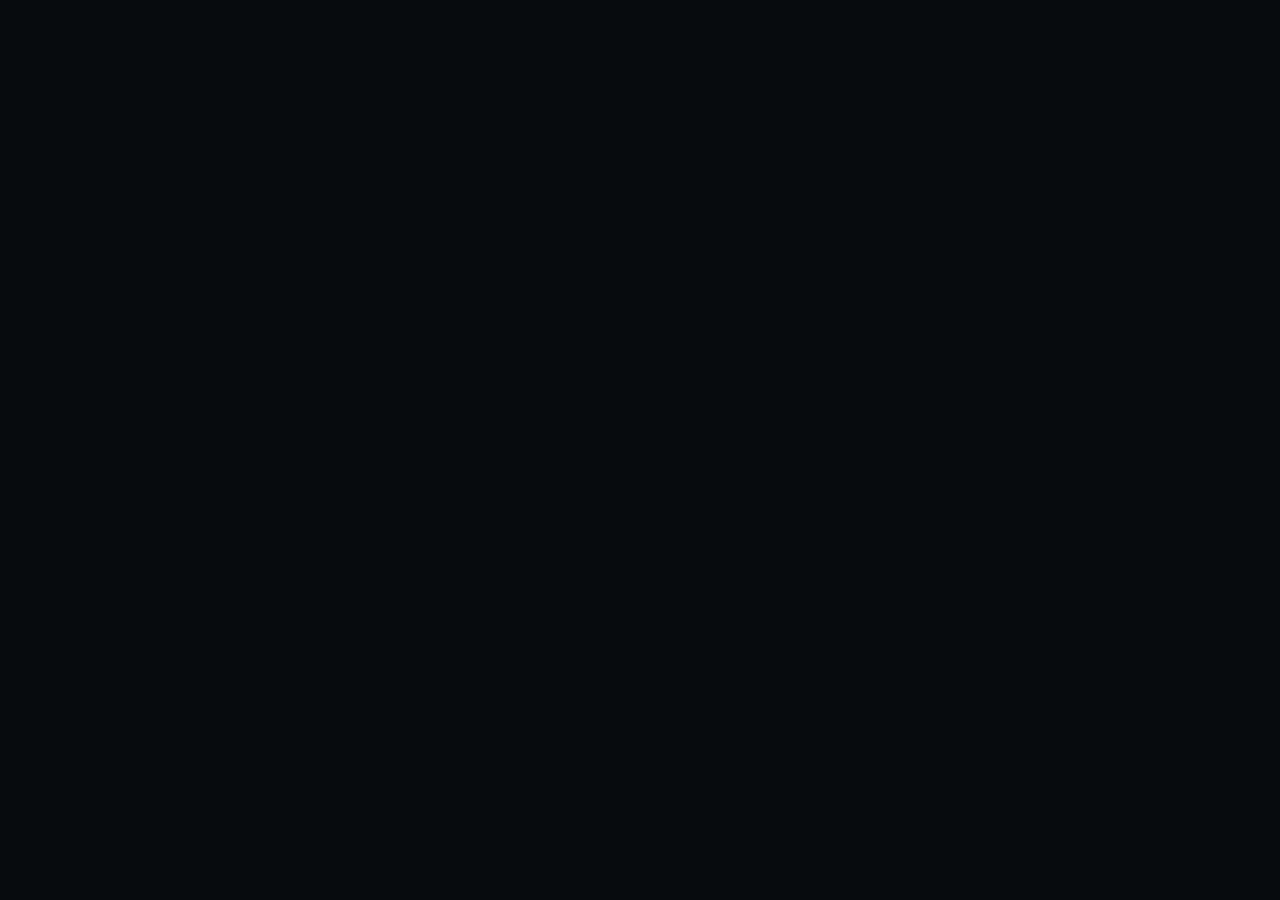
==== commit 8e0a285a: "Deploy mobile resume page" ====
--- a/index.html
+++ b/index.html
@@ -1,15 +1,15 @@
-﻿<!doctype html>
+<!doctype html>
 <html lang="zh-CN">
   <head>
     <meta charset="UTF-8" />
     <meta name="viewport" content="width=device-width, initial-scale=1.0" />
     <meta
       name="description"
-      content="沈佳妮 - 外资企业财务主管，财税合规与成本管控专家，主攻AI科创企业财务体系搭建。"
+      content="??? - ????????,???????????,??AI???????????"
     />
-    <title>沈佳妮 | 财务BP / FP&A / 财务管理</title>
-    <script type="module" crossorigin src="/daban/assets/index-CEBzLL8x.js"></script>
-    <link rel="stylesheet" crossorigin href="/daban/assets/index-CqBIqhLo.css">
+    <title>??? | ??BP / FP&A / ????</title>
+    <script type="module" crossorigin src="./assets/index-CEBzLL8x.js"></script>
+    <link rel="stylesheet" crossorigin href="./assets/index-CqBIqhLo.css">
   </head>
   <body>
     <div id="root"></div>
--- a/assets/index-CqBIqhLo.css
+++ b/assets/index-CqBIqhLo.css
@@ -0,0 +1,15 @@
+:root{color:#f4f7f5;--font-sans:"Aptos", "Segoe UI", "SF Pro Text", "PingFang SC", "Hiragino Sans GB", "Microsoft YaHei UI", sans-serif;--font-display:"Aptos Display", "Segoe UI", "SF Pro Display", "PingFang SC", "Microsoft YaHei UI", sans-serif;--font-tech:"YouSheBiaoTiHei", "Alimama ShuHeiTi", "PangMenZhengDao", "Aptos Display", "Segoe UI", "Microsoft YaHei UI", sans-serif;--font-number:"Aptos", "Segoe UI", "DIN Alternate", "SF Pro Display", sans-serif;--wrap:min(1700px, calc(100vw - 96px));--line:#ffffff1f;--muted:#a9a0ba;--panel:#100c1cc2;--teal:#a78bfa;--gold:#d8b4fe;--green:#f0abfc;--violet-deep:#160b2a;--violet-glow:#a78bfa52;--card-glow:#f4b8ff75;--card-glow-soft:#f4b8ff29;--card-glow-hot:#ffd5ffb8;--scroll:0px;background:#080b0d;font-family:Aptos,Segoe UI,SF Pro Text,PingFang SC,Hiragino Sans GB,Microsoft YaHei UI,sans-serif}*{box-sizing:border-box}html{scroll-behavior:smooth}body{min-width:320px;font-family:var(--font-sans);text-rendering:geometricprecision;-webkit-font-smoothing:antialiased;-moz-osx-font-smoothing:grayscale;background:#070912;margin:0;font-size:16px;font-weight:400;line-height:1.65;position:relative}main{isolation:isolate;position:relative;overflow:hidden}main:before,main:after{content:"";pointer-events:none;position:fixed;inset:-12%}main:before{z-index:-4;transform:translate3d(0, calc(var(--scroll) * -.55), 0) scale(1.04);filter:saturate(1.05);background:radial-gradient(circle at 18% 18%,#5b7dff38,#0000 34%),radial-gradient(circle at 76% 12%,#8b5cf642,#0000 30%),radial-gradient(circle at 58% 72%,#244eb92e,#0000 36%),linear-gradient(135deg,#060914 0%,#130820 42%,#071326 100%)}main:after{z-index:-3;opacity:.2;transform:translate3d(0, calc(var(--scroll) * -.22), 0);mix-blend-mode:screen;background-image:url("data:image/svg+xml,%3Csvg xmlns='http://www.w3.org/2000/svg' width='1200' height='680' viewBox='0 0 1200 680'%3E%3Cg fill='none' stroke='%23c7b4ff' stroke-opacity='.28' stroke-width='2'%3E%3Cpath d='M40 520 C180 420 260 470 380 330 S620 250 760 290 980 180 1160 110'/%3E%3Cpath d='M40 590 C230 540 310 570 440 480 S700 390 860 430 1010 330 1160 300' stroke='%2388a5ff' stroke-opacity='.22'/%3E%3C/g%3E%3Cg fill='%23f4b8ff' fill-opacity='.16'%3E%3Crect x='88' y='420' width='26' height='126'/%3E%3Crect x='146' y='370' width='26' height='176'/%3E%3Crect x='204' y='455' width='26' height='91'/%3E%3Crect x='930' y='250' width='28' height='210'/%3E%3Crect x='990' y='195' width='28' height='265'/%3E%3Crect x='1050' y='306' width='28' height='154'/%3E%3C/g%3E%3Cg stroke='%23ffffff' stroke-opacity='.08'%3E%3Cpath d='M40 560H1160M40 460H1160M40 360H1160M40 260H1160M40 160H1160'/%3E%3Cpath d='M160 80V610M320 80V610M480 80V610M640 80V610M800 80V610M960 80V610'/%3E%3C/g%3E%3C/svg%3E"),radial-gradient(circle,#ffffff6b 0 1px,#0000 1.4px),linear-gradient(115deg,#ffffff0d,#0000 34%);background-position:right 7vw top 16vh,0 0,0 0;background-size:1200px 680px,4px 4px,100% 100%}a{color:inherit;text-decoration:none}button{font:inherit}h1,h2,h3,strong,.brand{font-family:var(--font-display)}.hero h1,.brand{font-family:var(--font-tech)}.wrap{width:var(--wrap);margin:0 auto}.hero{isolation:isolate;min-height:100vh;padding:28px 0 72px;position:relative;overflow:hidden}.hero:before{content:"";z-index:0;pointer-events:none;opacity:.34;mix-blend-mode:screen;filter:saturate(.9)hue-rotate(18deg)blur(.2px);background:linear-gradient(90deg,#080716b8,#0000 44%),url(../visuals/hero-network.webp) 50%/cover no-repeat;animation:18s ease-in-out infinite alternate sectionImageDrift;position:absolute;inset:10% -8% 4% 42%}.hero-video,.hero-shade{z-index:-2;width:100%;height:100%;position:absolute;inset:0}.hero-video{object-fit:cover;transform:translateY(var(--scroll)) scale(1.04);filter:saturate(.92)contrast(1.08)}.hero-shade{z-index:-1;background:radial-gradient(circle at 68% 38%,#7c3aed33,#0000 34%),linear-gradient(90deg,#08060df0,#12091d57 52%,#08060d80),linear-gradient(#080b0d2e,#080b0d 94%)}.nav{z-index:20;width:var(--wrap);-webkit-backdrop-filter:blur(16px)saturate(1.15);backdrop-filter:blur(16px)saturate(1.15);background:linear-gradient(135deg,#140e2694,#05081247),linear-gradient(90deg,#f4b8ff0f,#0000 42%,#88a5ff0d);border:1px solid #d8b4fe2e;justify-content:space-between;align-items:center;height:76px;padding:0 24px;transition:top .28s,width .28s,background .28s,border-color .28s,box-shadow .28s,-webkit-backdrop-filter .28s,backdrop-filter .28s;display:flex;position:fixed;top:24px;left:50%;transform:translate(-50%);box-shadow:inset 0 1px #ffffff0f,0 18px 70px #04031247}.nav-scrolled{-webkit-backdrop-filter:blur(26px)saturate(1.28);backdrop-filter:blur(26px)saturate(1.28);background:linear-gradient(135deg,#140e26c7,#0508128a),linear-gradient(90deg,#f4b8ff14,#0000 42%,#88a5ff0f);border-color:#f4b8ff47;width:min(1700px,100vw - 56px);top:14px;box-shadow:inset 0 1px #ffffff14,0 22px 74px #06030f75}.brand{width:54px;height:54px;color:var(--teal);background:radial-gradient(circle at 34% 18%,#ffffff59,#0000 28%),linear-gradient(135deg,#f4b8ff57,#88a5ff38);border:1px solid #f4b8ff70;border-radius:50%;place-items:center;padding:3px;font-size:15px;font-weight:650;display:grid;position:relative;overflow:visible;box-shadow:0 0 0 1px #ffffff0a,0 0 22px #f4b8ff38}.brand:after{content:"";pointer-events:none;border:1px solid #f4b8ff2e;border-radius:50%;position:absolute;inset:-7px;box-shadow:0 0 28px #f4b8ff29}.brand img{object-fit:cover;filter:saturate(.96)contrast(1.05);border-radius:50%;width:100%;height:100%;display:block}.nav-links{color:#ded6ee;gap:42px;font-size:16px;font-weight:560;display:flex}.nav-links a{transition:color .2s,text-shadow .2s;position:relative}.nav-links a:after{content:"";background:linear-gradient(90deg,#0000,#f4b8ff,#88a5ff,#0000);height:1px;transition:left .22s,right .22s;position:absolute;bottom:-10px;left:50%;right:50%}.nav-links a:hover{color:#f7efff;text-shadow:0 0 18px #f4b8ff6b}.nav-links a:hover:after{left:-6px;right:-6px}.hero-grid{z-index:1;grid-template-columns:1.22fr .78fr;align-items:center;gap:72px;min-height:calc(100vh - 168px);padding-top:68px;display:grid;position:relative}.hero-copy{isolation:isolate;position:relative}.hero-copy:before{content:"";z-index:-1;pointer-events:none;opacity:.42;filter:drop-shadow(0 0 34px #f4b8ff38);background-image:linear-gradient(#0908141a,#090814a3),url("data:image/svg+xml,%3Csvg xmlns='http://www.w3.org/2000/svg' width='980' height='520' viewBox='0 0 980 520'%3E%3Cdefs%3E%3ClinearGradient id='line' x1='0' x2='1'%3E%3Cstop stop-color='%23f4b8ff' stop-opacity='.72'/%3E%3Cstop offset='.55' stop-color='%2388a5ff' stop-opacity='.66'/%3E%3Cstop offset='1' stop-color='%23c7b4ff' stop-opacity='.2'/%3E%3C/linearGradient%3E%3C/defs%3E%3Cg stroke='%23ffffff' stroke-opacity='.1' stroke-width='1'%3E%3Cpath d='M40 86H940M40 166H940M40 246H940M40 326H940M40 406H940'/%3E%3Cpath d='M120 46V462M240 46V462M360 46V462M480 46V462M600 46V462M720 46V462M840 46V462'/%3E%3C/g%3E%3Cg fill='%23f4b8ff' fill-opacity='.2'%3E%3Crect x='92' y='300' width='24' height='126'/%3E%3Crect x='138' y='236' width='24' height='190'/%3E%3Crect x='184' y='344' width='24' height='82'/%3E%3Crect x='760' y='202' width='28' height='224'/%3E%3Crect x='812' y='146' width='28' height='280'/%3E%3Crect x='864' y='258' width='28' height='168'/%3E%3C/g%3E%3Cg fill='none' stroke='url(%23line)' stroke-width='3'%3E%3Cpath d='M54 370 C160 284 224 314 316 218 S514 126 642 182 780 148 926 78'/%3E%3Cpath d='M54 430 C188 390 260 408 356 340 S540 284 690 314 794 270 926 240' stroke-opacity='.58'/%3E%3C/g%3E%3Cg fill='%23ffffff' fill-opacity='.58'%3E%3Ccircle cx='316' cy='218' r='5'/%3E%3Ccircle cx='642' cy='182' r='5'/%3E%3Ccircle cx='926' cy='78' r='5'/%3E%3C/g%3E%3Cg font-family='Segoe UI,Arial' font-size='18' fill='%23e9ddff' fill-opacity='.52'%3E%3Ctext x='54' y='64'%3EFR / CASHFLOW / MARGIN%3C/text%3E%3Ctext x='736' y='64'%3E+22%25 AR%3C/text%3E%3Ctext x='736' y='96'%3E95%25 QUOTE ACC.%3C/text%3E%3C/g%3E%3C/svg%3E");background-position:50%;background-size:cover;width:980px;height:520px;position:absolute;top:-96px;left:-78px}.eyebrow{color:var(--teal);letter-spacing:0;text-transform:uppercase;margin:0 0 18px;font-size:12px;font-weight:620}.hero h1{color:#0000;background:linear-gradient(92deg,#fff 0%,#e8d7ff 28%,#9db5ff 58%,#f4b8ff 100%);text-shadow:0 0 48px #a78bfa3d;-webkit-text-stroke:1px #ffffff1a;-webkit-background-clip:text;background-clip:text;width:fit-content;margin:0;font-size:124px;font-weight:700;line-height:1;position:relative}.hero h1:before,.hero h1:after{content:"";pointer-events:none;position:absolute}.hero h1:before{background:linear-gradient(90deg,#f4b8ff,#88a5ff,#0000);height:3px;bottom:-12px;left:5px;right:-12px;box-shadow:0 0 28px #f4b8ff8c}.hero h1:after{border-top:2px solid #f4b8ffb3;border-right:2px solid #88a5ff94;width:22px;height:72px;top:16px;right:-34px;transform:skewY(-18deg)}.hero h2{color:#e9ddff;max-width:880px;margin:30px 0 0;font-size:40px;font-weight:500;line-height:1.24}.lead{color:#c3bbd0;max-width:820px;margin:28px 0 0;font-size:19px;font-weight:380;line-height:1.9}.hero-panel{border:1px solid var(--line);-webkit-backdrop-filter:blur(16px);backdrop-filter:blur(16px);background:linear-gradient(145deg,#0f1415d1,#0f14156b);align-self:end;padding:34px}.hero-panel span,.project-top span{color:var(--gold);text-transform:uppercase;font-size:13px}.hero-panel strong{margin-top:14px;font-size:30px;font-weight:520;line-height:1.28;display:block}.hero-panel p{color:#b9b0c8;line-height:1.82}.hero-actions{gap:16px;margin-top:34px;display:flex}.primary,.secondary{border:1px solid #ffffff2e;align-items:center;height:52px;padding:0 24px;font-size:15px;font-weight:560;transition:transform .22s,box-shadow .22s,border-color .22s,background .22s,color .22s;display:inline-flex}.primary{border-color:var(--teal);color:#100719;background:linear-gradient(135deg,#c4b5fd,#8b5cf6);font-weight:700}.secondary{color:#d9e0dd}.primary:hover,.secondary:hover,.wechat-float:hover,.brand:hover{transform:translateY(-3px);box-shadow:0 18px 42px #7c3aed42}.secondary:hover,.wechat-float:hover,.brand:hover{color:#f3e8ff;background:#a78bfa1a;border-color:#c4b5fda8}.wechat-float{z-index:2;color:#f7fffc;background:#12091dd1;border:1px solid #a78bfa80;gap:5px;padding:16px 20px;font-size:14px;font-weight:560;transition:transform .22s,box-shadow .22s,border-color .22s,background .22s;display:grid;position:absolute;bottom:42px;right:max(48px,50vw - 850px)}.wechat-float span{color:var(--teal);font-size:13px}.section{padding:132px 0}.profile-section{isolation:isolate;background:linear-gradient(#070912e6,#0d0a19c7);position:relative;overflow:hidden}.profile-section:before{content:"";z-index:0;pointer-events:none;opacity:.18;filter:saturate(.88)hue-rotate(16deg);mix-blend-mode:screen;background:linear-gradient(90deg,#0000,#0709125c,#070912e6),url(../visuals/profile-finance.webp) 50%/cover no-repeat;width:54vw;height:640px;position:absolute;inset:5% auto auto -7%}.profile-section>.wrap{z-index:1;position:relative}.profile-grid{grid-template-columns:1.15fr .85fr;align-items:stretch;gap:24px;display:grid}.profile-card{isolation:isolate;min-height:430px;box-shadow:inset 0 0 0 1px #ffffff06, 0 0 28px var(--card-glow-soft);background:#ffffff09;border:1px solid #f4b8ff38;grid-template-columns:380px 1fr;gap:42px;padding:34px;transition:border-color .26s,box-shadow .26s,transform .26s,background .26s;display:grid;position:relative}.profile-card h2,.section-head h2,.strength h2,.contact-section h2{font-family:var(--font-display);color:#f8f4ff;margin:0;font-size:52px;font-weight:540;line-height:1.14}.profile-card h2{max-width:720px;font-size:44px;line-height:1.18}.profile-card p,.section-head span,.section-copy,.contact-section p{max-width:680px;color:var(--muted);font-size:17px;font-weight:380;line-height:1.88}.person-visual{background:radial-gradient(circle at 64% 18%,#f4b8ff24,#0000 28%),linear-gradient(135deg,#a78bfa1f,#0000 45%),repeating-linear-gradient(90deg,#ffffff0b 0 1px,#0000 1px 54px),#0b1112;border:1px solid #f4b8ff33;min-height:360px;position:relative;overflow:hidden;box-shadow:inset 0 1px #ffffff0f,0 0 44px #a78bfa1f}.person-visual:after{content:"";pointer-events:none;background:linear-gradient(90deg,#0508128a,#0000 42%),linear-gradient(#0000 62%,#0508129e);position:absolute;inset:0}.portrait-photo{object-fit:cover;object-position:center top;opacity:.82;filter:saturate(.92)contrast(1.04);width:min(84%,420px);height:100%;position:absolute;bottom:0;right:-18px}.portrait-data{z-index:1;gap:9px;display:grid;position:absolute;bottom:26px;left:26px}.portrait-data span{color:#f5efff;-webkit-backdrop-filter:blur(10px);backdrop-filter:blur(10px);background:#0908149e;border:1px solid #f4b8ff57;width:fit-content;padding:8px 12px;font-size:12px;font-weight:560;box-shadow:0 0 20px #f4b8ff14}.contact-strip{flex-wrap:wrap;gap:10px;margin-top:32px;display:flex}.contact-strip span{border:1px solid var(--line);color:#dce6e1;padding:10px 14px}.metric-grid{grid-template-columns:repeat(2,minmax(0,1fr));gap:18px;display:grid}.metric-grid button{isolation:isolate;text-align:left;cursor:pointer;min-height:206px;color:inherit;box-shadow:inset 0 0 0 1px #ffffff06, 0 0 26px var(--card-glow-soft);background:linear-gradient(135deg,#a78bfa12,#0000 45%),#ffffff09;border:1px solid #f4b8ff38;flex-direction:column;justify-content:end;padding:28px;transition:border-color .26s,box-shadow .26s,transform .26s,background .26s;display:flex;position:relative;overflow:hidden}.metric-art{z-index:0;pointer-events:none;opacity:.34;filter:saturate(.85)hue-rotate(18deg);background:linear-gradient(#08071633,#080716c7),url(../visuals/profile-finance.webp) 50%/cover no-repeat;transition:opacity .28s,transform .28s;position:absolute;inset:0;transform:scale(1.04)}.metric-art:before,.metric-art:after{content:"";pointer-events:none;position:absolute}.metric-art:before{background:linear-gradient(90deg,#0000,#f4b8ff29,#0000) 0 0/180% 100%,repeating-linear-gradient(0deg,#0000 0 26px,#ffffff0b 27px) 0 0/100% 100%;border:1px solid #f4b8ff29;animation:4.2s ease-in-out infinite tileScan;inset:18px}.metric-art:after{border:1px solid #f4b8ff47;border-radius:50%;width:128px;height:128px;top:-34px;right:-34px;box-shadow:0 0 34px #f4b8ff29,inset 0 0 38px #88a5ff14}.metric-grid button:nth-child(2) .metric-art{background:linear-gradient(#08071638,#080716cc),url(../visuals/strength-network.webp) 50%/cover no-repeat}.metric-grid button:nth-child(3) .metric-art{background:linear-gradient(#08071638,#080716cc),url(../visuals/project-margin.webp) 50%/cover no-repeat}.metric-grid button:nth-child(4) .metric-art{background:linear-gradient(#08071638,#080716cc),url(../visuals/project-tax.webp) 50%/cover no-repeat}.metric-grid button:hover .metric-art,.metric-grid button.is-active .metric-art{opacity:.52;transform:scale(1.09)}.metric-grid button:focus-visible{outline-offset:4px;outline:2px solid #f4b8ffb8}.metric-grid b{z-index:1;color:var(--green);font-family:var(--font-number);font-size:50px;font-weight:620;line-height:1;position:relative}.metric-grid small{z-index:1;color:#beb5cc;margin-top:14px;font-size:14px;line-height:1.55;position:relative}.profile-card:hover,.metric-grid button:hover,.project-card:hover{background:#181026c7;border-color:#f4b8ff9e;transform:translateY(-4px);box-shadow:inset 0 0 0 1px #ffffff0e,0 0 20px #f4b8ff3d,0 0 72px #f4b8ff38}.metric-grid button.is-active{animation:.62s both metricActivate}.metric-grid button.is-active b{animation:.62s both metricNumberPop}.profile-card:before,.metric-grid button:before,.timeline-main:before,.project-card:before{content:"";z-index:2;pointer-events:none;background:linear-gradient(115deg, transparent 0 18%, var(--card-glow-hot) 34%, #b9c7ff 50%, var(--card-glow) 66%, transparent 84%), linear-gradient(#f4b8ff57, #f4b8ff14);opacity:.58;-webkit-mask-composite:xor;background-position:0 0;background-size:220% 100%,100% 100%;border:1px solid #0000;transition:opacity .28s,background-position .48s;position:absolute;inset:0;-webkit-mask-image:linear-gradient(#000 0 0),linear-gradient(#000 0 0);mask-image:linear-gradient(#000 0 0),linear-gradient(#000 0 0);-webkit-mask-position:0 0,0 0;mask-position:0 0,0 0;-webkit-mask-size:auto,auto;mask-size:auto,auto;-webkit-mask-repeat:repeat,repeat;mask-repeat:repeat,repeat;-webkit-mask-clip:padding-box,border-box;mask-clip:padding-box,border-box;-webkit-mask-origin:padding-box,border-box;mask-origin:padding-box,border-box;-webkit-mask-composite:xor;mask-composite:exclude;-webkit-mask-source-type:auto,auto;mask-mode:match-source,match-source}.profile-card:after,.metric-grid button:after,.timeline-main:after,.project-card:after{content:"";z-index:-1;pointer-events:none;opacity:.34;filter:blur(18px);background:radial-gradient(circle at 18% 8%,#ffd5ff47,#0000 34%),radial-gradient(circle at 82% 100%,#b9c7ff38,#0000 42%);transition:inset .28s,opacity .28s,filter .28s;position:absolute;inset:-16px}.profile-card:hover:before,.metric-grid button:hover:before,.timeline-item.active .timeline-main:before,.timeline-item:hover .timeline-main:before,.project-card:hover:before{opacity:1;background-position:100% 0}.profile-card:hover:after,.metric-grid button:hover:after,.timeline-item.active .timeline-main:after,.timeline-item:hover .timeline-main:after,.project-card:hover:after{opacity:.72;filter:blur(24px);inset:-26px}.timeline-wrap{margin-top:96px;position:relative}.timeline-wrap:before{content:"";z-index:-1;pointer-events:none;opacity:.16;filter:saturate(.82)hue-rotate(20deg);mix-blend-mode:screen;background:radial-gradient(circle at 60% 44%,#f4b8ff2e,#0000 36%),url(../visuals/timeline-meeting.webp) 50%/cover no-repeat;height:520px;animation:22s ease-in-out infinite alternate sectionImageDrift;position:absolute;inset:8% -5% auto 48%}.section-head{justify-content:space-between;align-items:end;gap:48px;margin-bottom:48px;display:flex}.timeline{gap:18px;display:grid;position:relative}.timeline:before{content:"";background:linear-gradient(var(--teal), #ffffff14);width:1px;position:absolute;top:24px;bottom:24px;left:17px}.timeline-item{width:100%;color:inherit;text-align:left;cursor:pointer;background:0 0;border:0;grid-template-columns:36px 1fr;gap:22px;padding:0;display:grid;position:relative}.timeline-dot{z-index:1;background:#0a0f10;border:1px solid #a78bfa73;width:35px;height:35px;margin-top:30px;position:relative}.timeline-dot:after{content:"";background:var(--teal);opacity:.35;position:absolute;inset:10px}.timeline-main{isolation:isolate;background:#ffffff09;border:1px solid #f4b8ff33;padding:28px 34px;transition:border-color .25s,background .25s,transform .25s,box-shadow .25s;position:relative;box-shadow:inset 0 0 0 1px #ffffff05,0 0 24px #f4b8ff1f}.timeline-item.active .timeline-main,.timeline-item:hover .timeline-main{background:#a78bfa0e;border-color:#f4b8ff94;transform:translate(8px);box-shadow:inset 0 0 0 1px #ffffff0b,0 0 22px #f4b8ff33,0 0 58px #f4b8ff33}.timeline-main span{color:var(--gold);font-size:13px;font-weight:560}.timeline-main h3{color:#f7f2ff;margin:12px 0 8px;font-size:26px;font-weight:540}.timeline-main strong{color:var(--teal)}.timeline-main p{color:#bdb4cc;max-height:none;margin:0;line-height:1.82;display:none}.timeline-item.active p{margin-top:18px;animation:.12s ease-out both timelineReveal;display:block}.result-list{grid-template-columns:repeat(auto-fit,minmax(240px,1fr));gap:12px;display:none}.timeline-item.active .result-list{margin-top:22px;animation:.14s ease-out both timelineReveal;display:grid}.result-list em{border:1px solid var(--line);color:#dce5e1;background:#ffffff0a;min-height:64px;padding:14px 16px;font-size:13px;font-style:normal;line-height:1.6}.projects{isolation:isolate;background:linear-gradient(#ffffff09,#0808122e);position:relative;overflow:hidden}.projects:before{content:"";z-index:0;pointer-events:none;opacity:.2;background:radial-gradient(circle at 24% 18%,#f4b8ff24,#0000 28%),radial-gradient(circle at 80% 16%,#88a5ff21,#0000 26%),repeating-linear-gradient(90deg,#ffffff07 0 1px,#0000 1px 84px);position:absolute;inset:0}.projects>.wrap{z-index:1;position:relative}.project-grid{grid-template-columns:repeat(2,minmax(0,1fr));gap:24px;display:grid}.project-card{isolation:isolate;background:var(--panel);min-height:650px;box-shadow:inset 0 0 0 1px #ffffff06, 0 0 30px var(--card-glow-soft);border:1px solid #f4b8ff38;padding:28px;transition:border-color .26s,box-shadow .26s,transform .26s,background .26s;position:relative}.project-visual{background:linear-gradient(#08071629,#080716ad),url(../visuals/project-ledger.webp) 50%/cover no-repeat,radial-gradient(circle at 72% 24%,#a78bfa38,#0000 30%),linear-gradient(135deg,#ffffff13,#0000 44%),#0a0f10;border:1px solid #ffffff1a;height:300px;margin-bottom:28px;position:relative;overflow:hidden;box-shadow:inset 0 0 0 1px #ffffff0b,inset 0 -80px 120px #08071670}.project-visual:before,.project-visual:after{content:"";pointer-events:none;position:absolute}.project-visual:before{background:linear-gradient(90deg,#0000,#f4b8ff2e,#0000),repeating-linear-gradient(0deg,#0000 0 34px,#ffffff0d 35px);animation:4.8s ease-in-out infinite projectScan;inset:0;transform:translate(-100%)}.project-visual:after{filter:drop-shadow(0 0 12px #f4b8ff8c);background:linear-gradient(90deg,#0000,#f4b8ff,#88a5ff,#0000);height:2px;animation:3.6s ease-in-out infinite projectLineFloat;top:64%;left:9%;right:7%}.project-visual.tax{background:linear-gradient(#08071633,#080716b3),url(../visuals/project-tax.webp) 50%/cover no-repeat,radial-gradient(circle at 28% 34%,#d8b4fe47,#0000 30%),linear-gradient(135deg,#ffffff12,#0000 44%),#0a0f10}.project-visual.cashflow{background:linear-gradient(#08071633,#080716b3),url(../visuals/project-control.webp) 50%/cover no-repeat,radial-gradient(circle at 68% 55%,#f0abfc2e,#0000 34%),linear-gradient(135deg,#ffffff12,#0000 44%),#0a0f10}.project-visual.margin{background:linear-gradient(#08071633,#080716b3),url(../visuals/project-margin.webp) 50%/cover no-repeat,radial-gradient(circle at 42% 18%,#a78bfa2e,#0000 30%),radial-gradient(circle at 72% 68%,#d8b4fe2e,#0000 28%),#0a0f10}.visual-window{-webkit-backdrop-filter:blur(10px);backdrop-filter:blur(10px);background:linear-gradient(135deg,#f4b8ff14,#0000 44%),#080c1c7a;border:1px solid #f4b8ff2e;width:46%;height:178px;padding:22px;position:absolute;top:32px;left:34px;box-shadow:inset 0 1px #ffffff14,0 18px 60px #00000038}.visual-window span{background:#ffffff29;height:12px;margin-bottom:18px;display:block}.visual-window span:nth-child(2){background:#a78bfa6b;width:78%;animation:2.8s ease-in-out infinite dataBarPulse}.visual-window span:nth-child(3){width:58%}.visual-chart{align-items:end;gap:14px;width:34%;height:170px;display:flex;position:absolute;bottom:32px;right:44px}.visual-chart i{transform-origin:bottom;background:linear-gradient(#f4b8ffb3,#a78bfab8 46%,#506eff14),#ffffff0a;border:1px solid #f4b8ff2e;flex:1;animation:2.8s ease-in-out infinite chartRise;box-shadow:0 0 24px #f4b8ff24}.visual-chart i:first-child{height:42%}.visual-chart i:nth-child(2){height:76%;animation-delay:.18s}.visual-chart i:nth-child(3){height:58%;animation-delay:.34s}.visual-chart i:nth-child(4){height:92%;animation-delay:.52s}.visual-grid{grid-template-columns:repeat(3,1fr);gap:12px;display:grid;position:absolute;bottom:34px;left:34px;right:44px}.visual-grid b{background:linear-gradient(90deg,#0000,#f4b8ff24,#0000) 0 0/180% 100%,#ffffff0e 0 0/100% 100%;border:1px solid #f4b8ff24;height:34px;animation:3.4s ease-in-out infinite tileScan}.visual-grid b:nth-child(2){animation-delay:.25s}.visual-grid b:nth-child(3){animation-delay:.5s}.project-top{justify-content:space-between;align-items:flex-start;gap:18px;display:flex}.project-value{background:linear-gradient(135deg,#f4b8ff1a,#88a5ff0d),#ffffff09;border:1px solid #f4b8ff2e;justify-items:end;min-width:178px;max-width:230px;padding:13px 16px;display:grid;box-shadow:inset 0 1px #ffffff0d}.project-value b{color:var(--green);font-family:var(--font-display);text-align:right;font-size:22px;font-weight:620;line-height:1.28}.project-value small{color:#bdb4cc;text-align:right;margin-top:8px;font-size:12px;line-height:1.35}.project-card h3{color:#f6f1ff;margin:24px 0 14px;font-size:30px;font-weight:540;line-height:1.28}.project-card p{color:#bdb4cc;min-height:76px;line-height:1.82}.project-stats{flex-wrap:wrap;gap:10px;margin-top:24px;display:flex}.project-stats em{border:1px solid var(--line);color:#dfe7e3;padding:9px 12px;font-size:13px;font-style:normal}.strength{isolation:isolate;position:relative;overflow:hidden}.strength-grid{grid-template-columns:.96fr 1.04fr;align-items:center;gap:70px;display:grid;position:relative}.strength:before{content:"";z-index:0;pointer-events:none;opacity:.18;filter:saturate(.82)hue-rotate(18deg);mix-blend-mode:screen;background:linear-gradient(90deg,#080716f2,#08071633),url(../visuals/strength-network.webp) 50%/cover no-repeat;width:58vw;height:660px;position:absolute;inset:9% -10% auto auto}.strength>.wrap{z-index:1;position:relative}.advantage-grid{grid-template-columns:repeat(2,minmax(0,1fr));gap:14px;margin-top:36px;display:grid}.advantage-card,.cert-card{border:1px solid var(--line);background:#ffffff09}.advantage-card{min-height:168px;padding:22px}.advantage-card h3{color:#f6f1ff;margin:0 0 12px;font-size:21px;font-weight:540;line-height:1.35}.advantage-card p{color:#bdb4cc;margin:0;line-height:1.78}.cert-grid{grid-template-columns:repeat(3,minmax(0,1fr));gap:12px;margin-top:24px;display:grid}.cert-card{color:#e5ebe8;align-items:center;min-height:70px;padding:18px;display:flex}.radar-wrap{border:1px solid var(--line);background:linear-gradient(135deg,#a78bfa14,#0000 42%),#ffffff08;place-items:center;min-height:640px;display:grid}.radar{width:min(560px,100%);overflow:visible}.radar-ring,.radar-axis{fill:none;stroke:#ffffff24;stroke-width:1px}.radar-area{fill:#a78bfa38;stroke:var(--teal);stroke-width:2px}.radar text{fill:#dfe8e4;font-size:13px}.radar-score{fill:var(--gold)}.contact-section{isolation:isolate;border-top:1px solid var(--line);background:radial-gradient(circle at 76% 46%,#88a5ff24,#0000 30%),radial-gradient(circle at 22% 58%,#f4b8ff1a,#0000 28%),linear-gradient(#0808124d,#070912d1),repeating-linear-gradient(120deg,#ffffff09 0 1px,#0000 1px 74px);align-items:center;min-height:100vh;display:flex;position:relative;overflow:hidden}.contact-section:after{content:"";z-index:0;pointer-events:none;opacity:.2;filter:saturate(.82)hue-rotate(18deg);mix-blend-mode:screen;background:linear-gradient(90deg,#070912e6,#0709122e),url(../visuals/contact-ai-finance.webp) 50%/cover no-repeat;animation:20s ease-in-out infinite alternate sectionImageDrift;position:absolute;inset:8% -6% 8% 46%}.contact-grid{z-index:1;grid-template-columns:1fr 520px;align-items:center;gap:92px;display:grid;position:relative}.contact-section h2{text-shadow:0 0 34px #a78bfa2e,0 0 76px #88a5ff1f;max-width:900px;font-size:64px;line-height:1.12}.contact-card{isolation:isolate;-webkit-backdrop-filter:blur(18px)saturate(1.12);backdrop-filter:blur(18px)saturate(1.12);background:linear-gradient(135deg,#0f121edb,#120a20ad),radial-gradient(circle at 12% 0,#f4b8ff1f,#0000 34%);border:1px solid #f4b8ff57;gap:0;padding:38px 42px;display:grid;position:relative;box-shadow:inset 0 1px #ffffff14,0 0 0 1px #ffffff05,0 28px 90px #05031275,0 0 70px #a78bfa1f}.contact-card:before{content:"";z-index:-1;pointer-events:none;opacity:.52;background:linear-gradient(90deg,#f4b8ff3d,#0000 30%,#88a5ff2e),repeating-linear-gradient(0deg,#ffffff07 0 1px,#0000 1px 12px);position:absolute;inset:0}.contact-item{color:#f5f1ff;border-bottom:1px solid #ffffff1a;align-items:center;gap:16px;padding:24px 0;font-size:21px;font-weight:500;transition:color .2s,transform .2s,border-color .2s;display:flex}.contact-item:hover{color:#f4b8ff;border-color:#f4b8ff57;transform:translate(6px)}.contact-icon{fill:none;stroke:currentColor;stroke-width:1.8px;stroke-linecap:round;stroke-linejoin:round;color:#d8b4fe;filter:drop-shadow(0 0 10px #f4b8ff47);flex:0 0 22px;width:22px;height:22px}.contact-item:first-child span,.contact-item:nth-child(3) span{font-family:var(--font-number)}[data-reveal]{opacity:0;will-change:opacity, transform;transition:opacity .72s cubic-bezier(.22,1,.36,1),transform .72s cubic-bezier(.22,1,.36,1);transform:translateY(42px)}[data-reveal].is-visible{opacity:1;transform:translate(0,0)}.hero-copy[data-reveal] h1,.section-head[data-reveal] h2,.profile-card[data-reveal] h2,.strength [data-reveal]>h2,.contact-grid[data-reveal] h2{opacity:0;transform-origin:0;transition:opacity .78s cubic-bezier(.22,1,.36,1),transform .78s cubic-bezier(.22,1,.36,1);transform:translateY(24px)scale(.94)}.hero-copy[data-reveal].is-visible h1,.section-head[data-reveal].is-visible h2,.profile-card[data-reveal].is-visible h2,.strength [data-reveal].is-visible>h2,.contact-grid[data-reveal].is-visible h2{opacity:1;transform:translate(0,0)scale(1)}.metric-grid[data-reveal] button,.timeline[data-reveal] .timeline-item,.advantage-grid .advantage-card,.cert-grid .cert-card{opacity:0;transform:translateY(28px)}.metric-grid[data-reveal].is-visible button,.timeline[data-reveal].is-visible .timeline-item,[data-reveal].is-visible .advantage-grid .advantage-card,[data-reveal].is-visible .cert-grid .cert-card{animation:.58s cubic-bezier(.22,1,.36,1) both cardEnter}.metric-grid[data-reveal].is-visible button:nth-child(2),.timeline[data-reveal].is-visible .timeline-item:nth-child(2),.project-grid .project-card:nth-child(2),[data-reveal].is-visible .advantage-grid .advantage-card:nth-child(2),[data-reveal].is-visible .cert-grid .cert-card:nth-child(2){transition-delay:60ms;animation-delay:60ms}.metric-grid[data-reveal].is-visible button:nth-child(3),.timeline[data-reveal].is-visible .timeline-item:nth-child(3),.project-grid .project-card:nth-child(3),[data-reveal].is-visible .advantage-grid .advantage-card:nth-child(3),[data-reveal].is-visible .cert-grid .cert-card:nth-child(3){transition-delay:.12s;animation-delay:.12s}.metric-grid[data-reveal].is-visible button:nth-child(4),.timeline[data-reveal].is-visible .timeline-item:nth-child(4),.project-grid .project-card:nth-child(4),[data-reveal].is-visible .advantage-grid .advantage-card:nth-child(4),[data-reveal].is-visible .cert-grid .cert-card:nth-child(4){transition-delay:.18s;animation-delay:.18s}.timeline[data-reveal].is-visible .timeline-item:nth-child(5),[data-reveal].is-visible .advantage-grid .advantage-card:nth-child(5),[data-reveal].is-visible .cert-grid .cert-card:nth-child(5){animation-delay:.24s}[data-reveal].is-visible .advantage-grid .advantage-card:nth-child(6),[data-reveal].is-visible .cert-grid .cert-card:nth-child(6){animation-delay:.3s}@keyframes cardEnter{0%{opacity:0;transform:translateY(28px)scale(.985)}to{opacity:1;transform:translate(0,0)scale(1)}}@keyframes metricActivate{0%{transform:translateY(-4px)scale(1);box-shadow:inset 0 0 0 1px #ffffff0e,0 0 20px #f4b8ff3d,0 0 72px #f4b8ff38}48%{transform:translateY(-8px)scale(1.018);box-shadow:inset 0 0 0 1px #ffffff1a,0 0 34px #f4b8ff85,0 0 118px #88a5ff52}to{transform:translateY(-4px)scale(1)}}@keyframes metricNumberPop{0%,to{text-shadow:none;transform:translateY(0)}45%{text-shadow:0 0 16px #f4b8ffb8,0 0 34px #88a5ff6b;transform:translateY(-5px)}}@keyframes timelineReveal{0%{opacity:0;transform:translateY(-8px)}to{opacity:1;transform:translateY(0)}}@keyframes projectScan{0%,42%{opacity:0;transform:translate(-100%)}58%{opacity:.82}to{opacity:0;transform:translate(100%)}}@keyframes projectLineFloat{0%,to{opacity:.38;transform:translateY(0)scaleX(.82)}50%{opacity:.88;transform:translateY(-18px)scaleX(1)}}@keyframes dataBarPulse{0%,to{width:58%}50%{width:84%}}@keyframes chartRise{0%,to{opacity:.72;transform:scaleY(.72)}50%{opacity:1;transform:scaleY(1)}}@keyframes tileScan{0%,34%{opacity:.72;background-position:-120% 0,0 0}62%{opacity:1}to{opacity:.72;background-position:160% 0,0 0}}@keyframes sectionImageDrift{0%{transform:translate(-14px,8px)scale(1.02)}to{transform:translate(18px,-12px)scale(1.05)}}@media (prefers-reduced-motion:reduce){html{scroll-behavior:auto}*,:before,:after{transition-duration:.01ms!important;animation-duration:.01ms!important;animation-iteration-count:1!important}.hero-video{display:none}main:before,main:after{transform:none}[data-reveal],.hero-copy[data-reveal] h1,.section-head[data-reveal] h2,.profile-card[data-reveal] h2,.strength [data-reveal]>h2,.contact-grid[data-reveal] h2,.metric-grid[data-reveal] button,.timeline[data-reveal] .timeline-item,.advantage-grid .advantage-card,.cert-grid .cert-card{opacity:1;transform:none}}@media (width<=1300px){body{min-width:320px}:root{--wrap:min(1700px, calc(100vw - 56px))}.hero h1{font-size:90px}.hero h2,.profile-card h2,.section-head h2,.strength h2{font-size:42px}.profile-grid,.strength-grid,.contact-grid{grid-template-columns:1fr}}
+
+/* portrait restoration: real photo + restrained motion */
+.person-visual{overflow:hidden;animation:portraitPanelEnter .86s cubic-bezier(.22,1,.36,1) both;transform-origin:center;}
+.person-visual:before{content:"";position:absolute;inset:-35%;z-index:2;pointer-events:none;background:linear-gradient(115deg,transparent 30%,rgba(244,184,255,.22) 45%,rgba(136,165,255,.18) 52%,transparent 66%);transform:translateX(-75%) rotate(6deg);animation:portraitSheen 4.8s ease-in-out 1.2s infinite;mix-blend-mode:screen;}
+.person-visual:hover .portrait-photo{transform:translate3d(-8px,-8px,0) scale(1.045);filter:saturate(1.04) contrast(1.04) drop-shadow(0 28px 54px rgba(244,184,255,.18));}
+.portrait-photo{right:0;width:100%;opacity:.96;object-position:center 18%;transform:translate3d(0,12px,0) scale(1.015);animation:portraitFloat 7s ease-in-out infinite;transition:transform .55s cubic-bezier(.22,1,.36,1),filter .55s ease,opacity .35s ease;}
+.brand img{animation:avatarPulse 3.8s ease-in-out infinite;}
+.brand:before{content:"";position:absolute;inset:-11px;border-radius:50%;border:1px solid rgba(244,184,255,.24);animation:avatarRing 3.8s ease-in-out infinite;}
+@keyframes portraitPanelEnter{from{opacity:0;transform:translate3d(0,34px,0) scale(.965);filter:blur(8px)}to{opacity:1;transform:translate3d(0,0,0) scale(1);filter:blur(0)}}
+@keyframes portraitFloat{0%,100%{transform:translate3d(0,10px,0) scale(1.015)}50%{transform:translate3d(-6px,-8px,0) scale(1.035)}}
+@keyframes portraitSheen{0%,42%{transform:translateX(-80%) rotate(6deg);opacity:0}58%{opacity:.72}100%{transform:translateX(80%) rotate(6deg);opacity:0}}
+@keyframes avatarPulse{0%,100%{filter:saturate(1) contrast(1.03)}50%{filter:saturate(1.08) contrast(1.08) drop-shadow(0 0 14px rgba(244,184,255,.42))}}
+@keyframes avatarRing{0%,100%{opacity:.25;transform:scale(.96)}50%{opacity:.72;transform:scale(1.08)}}
+@media (prefers-reduced-motion: reduce){.person-visual,.portrait-photo,.person-visual:before,.brand img,.brand:before{animation:none!important}.portrait-photo{transform:none!important}}
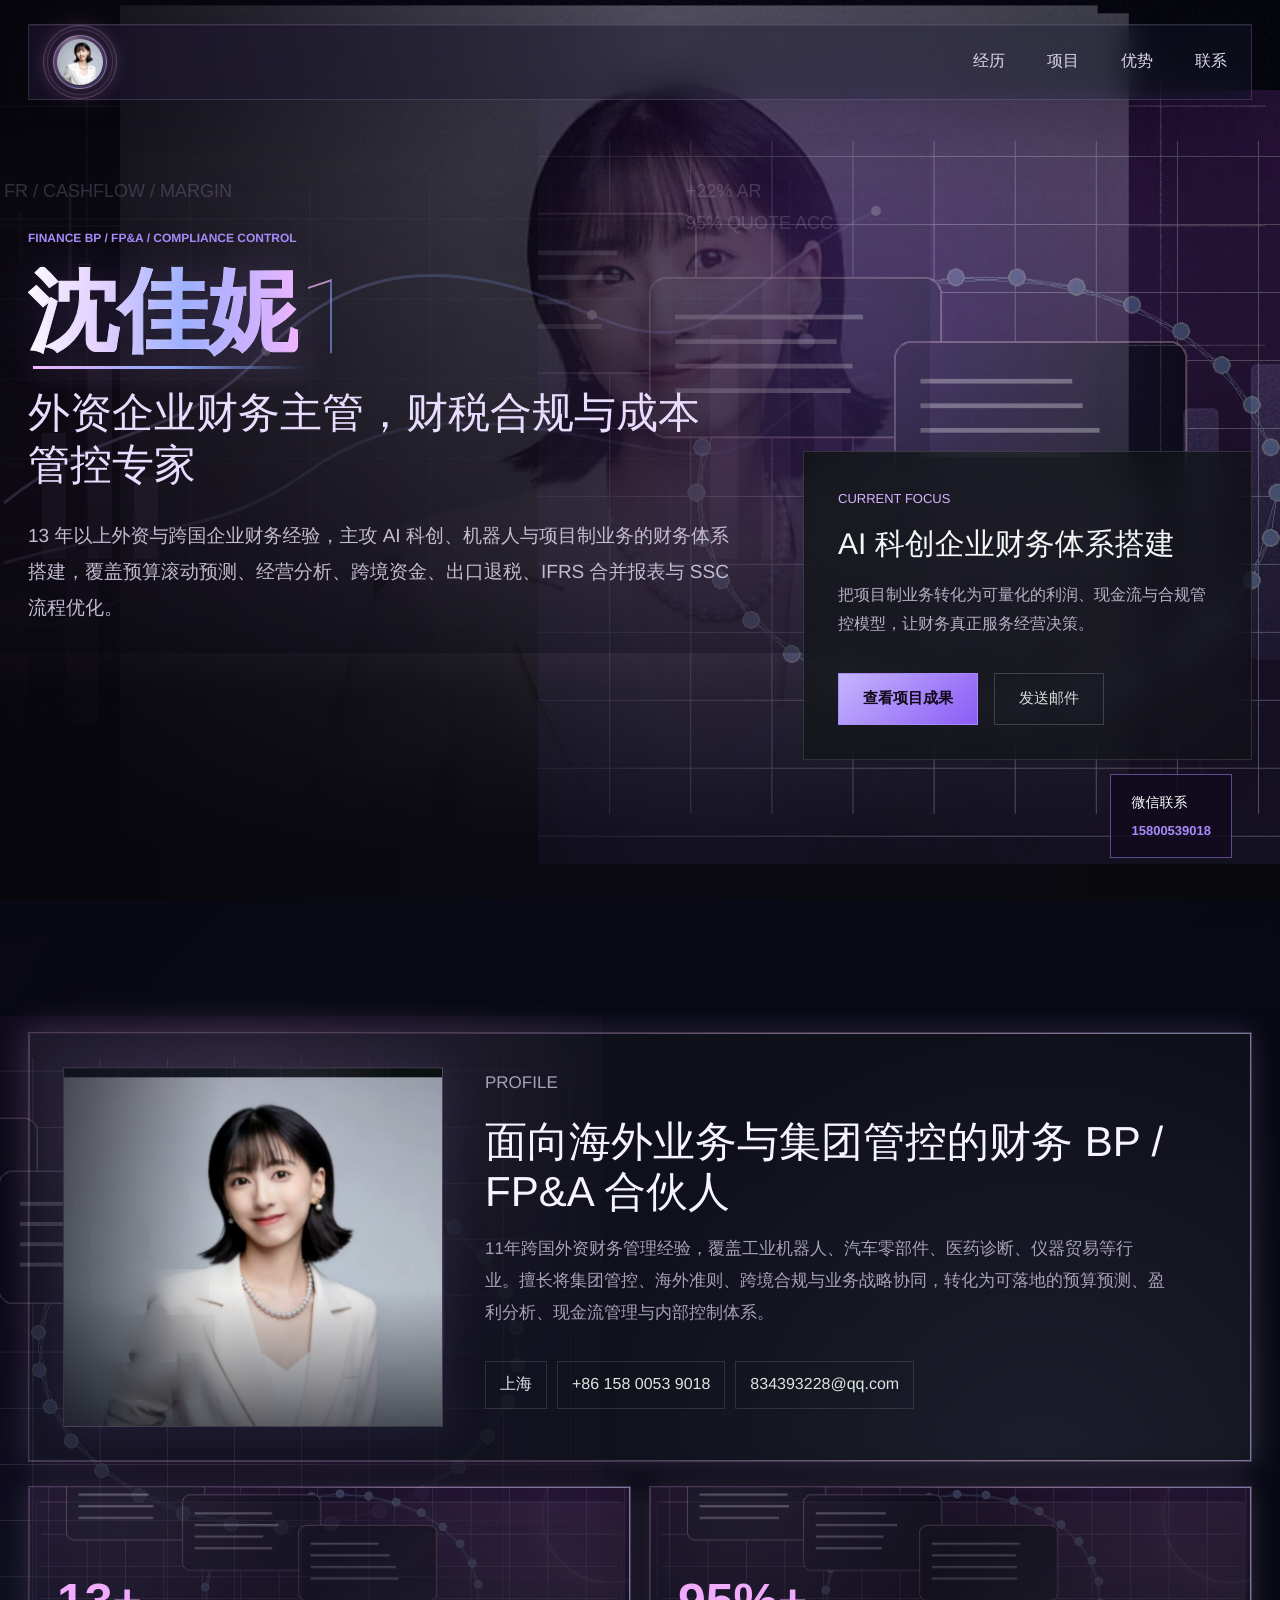
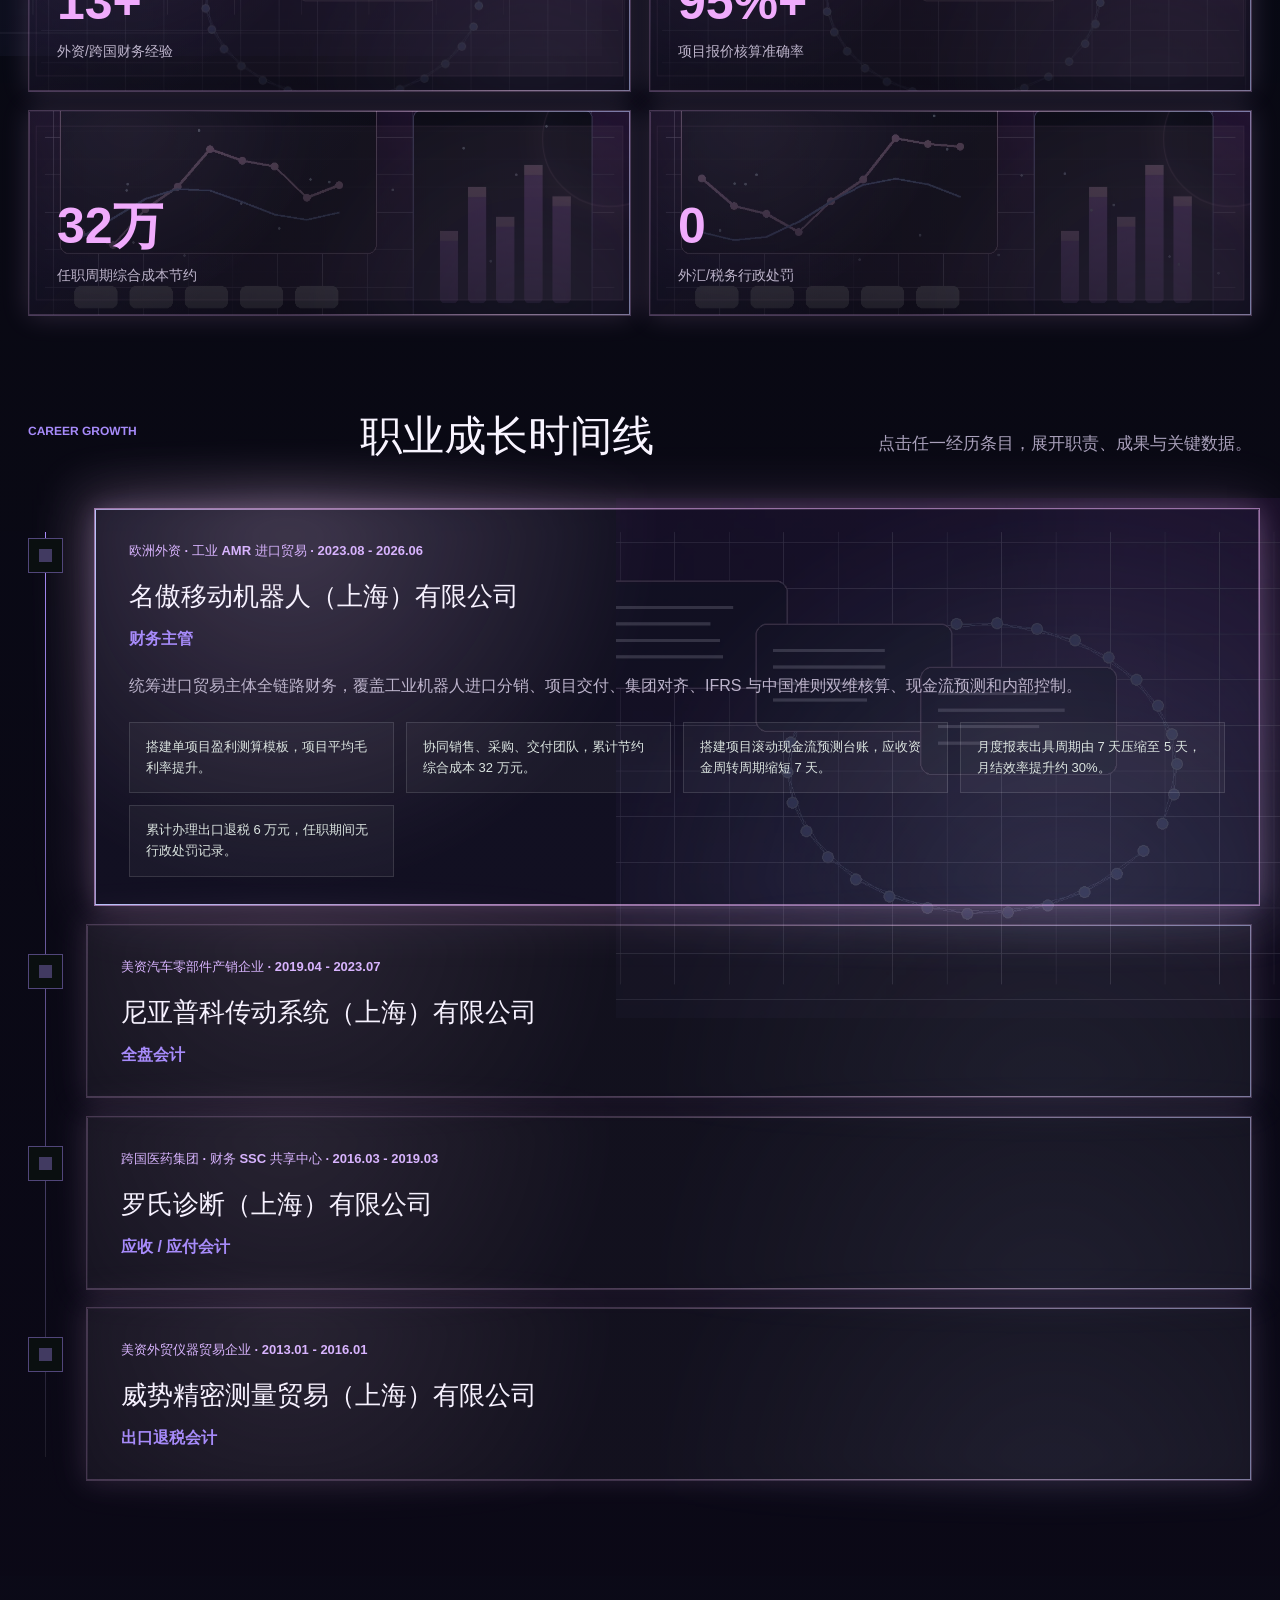
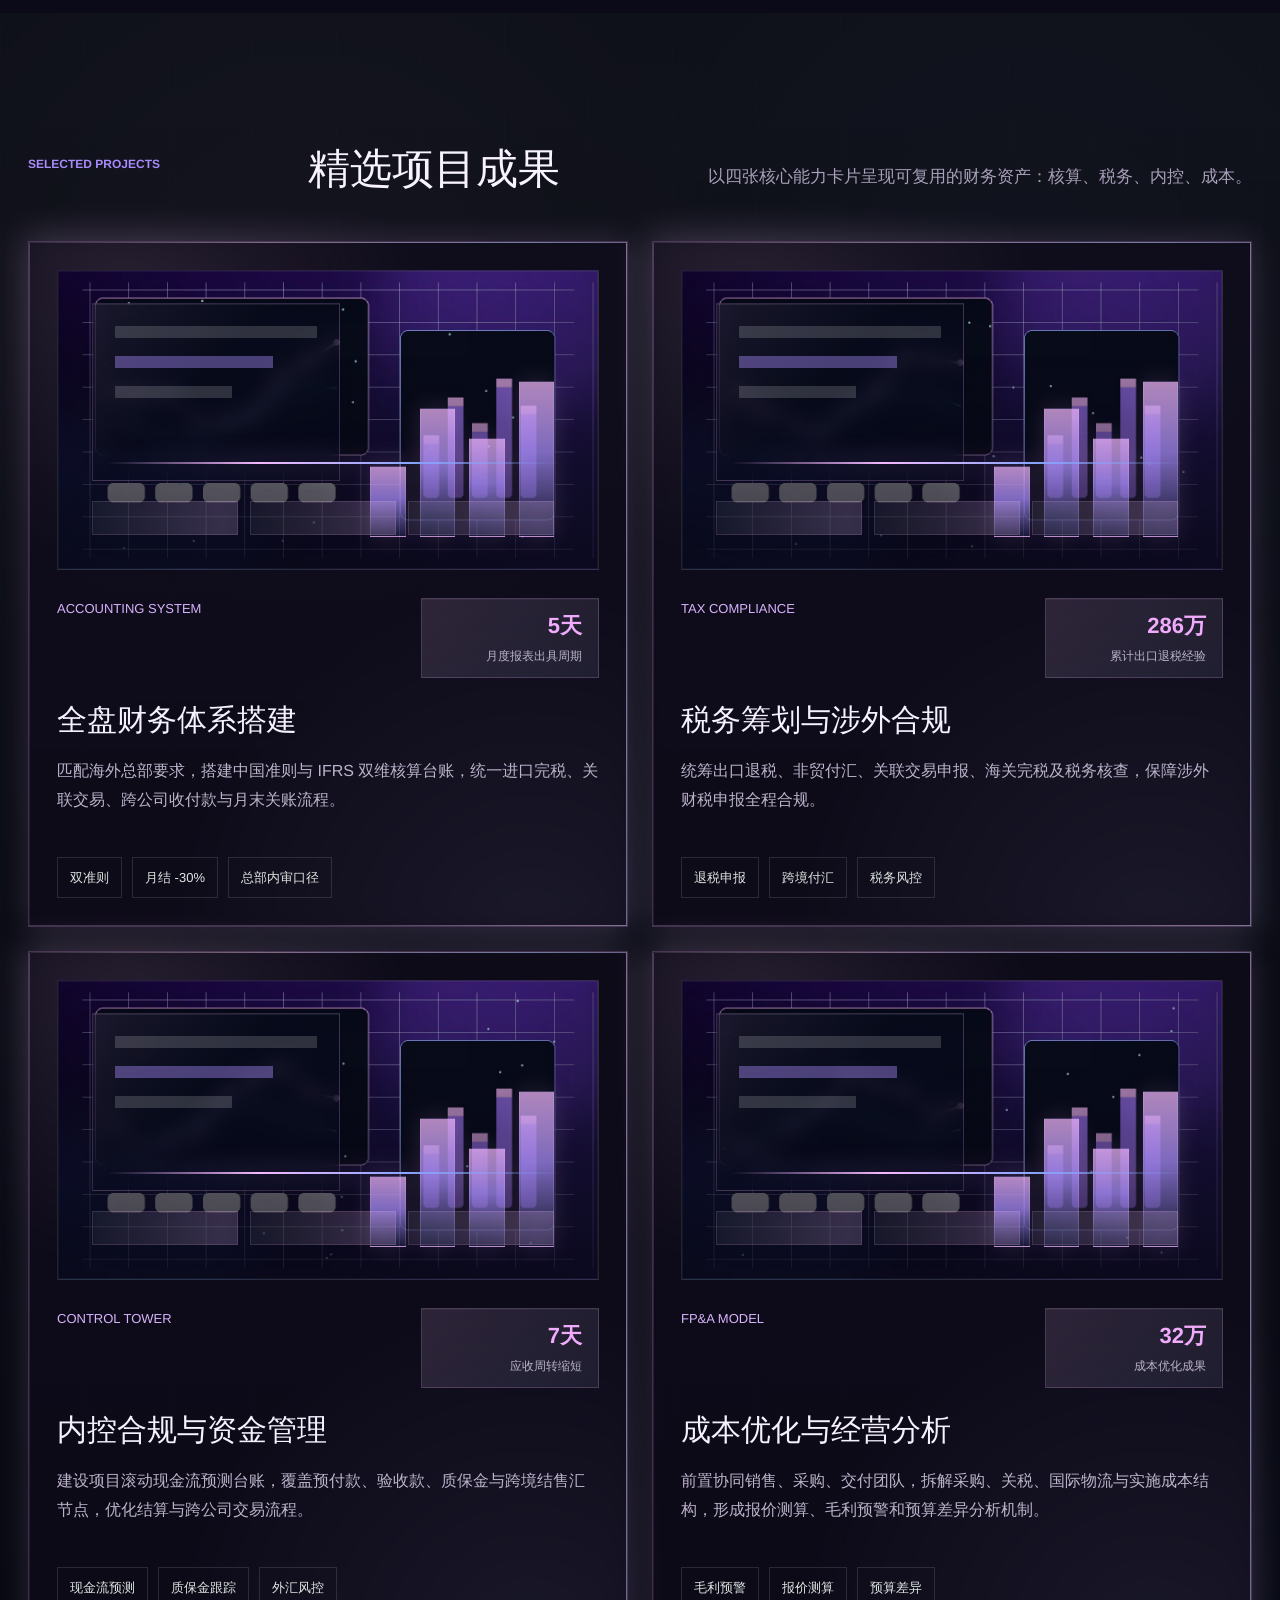
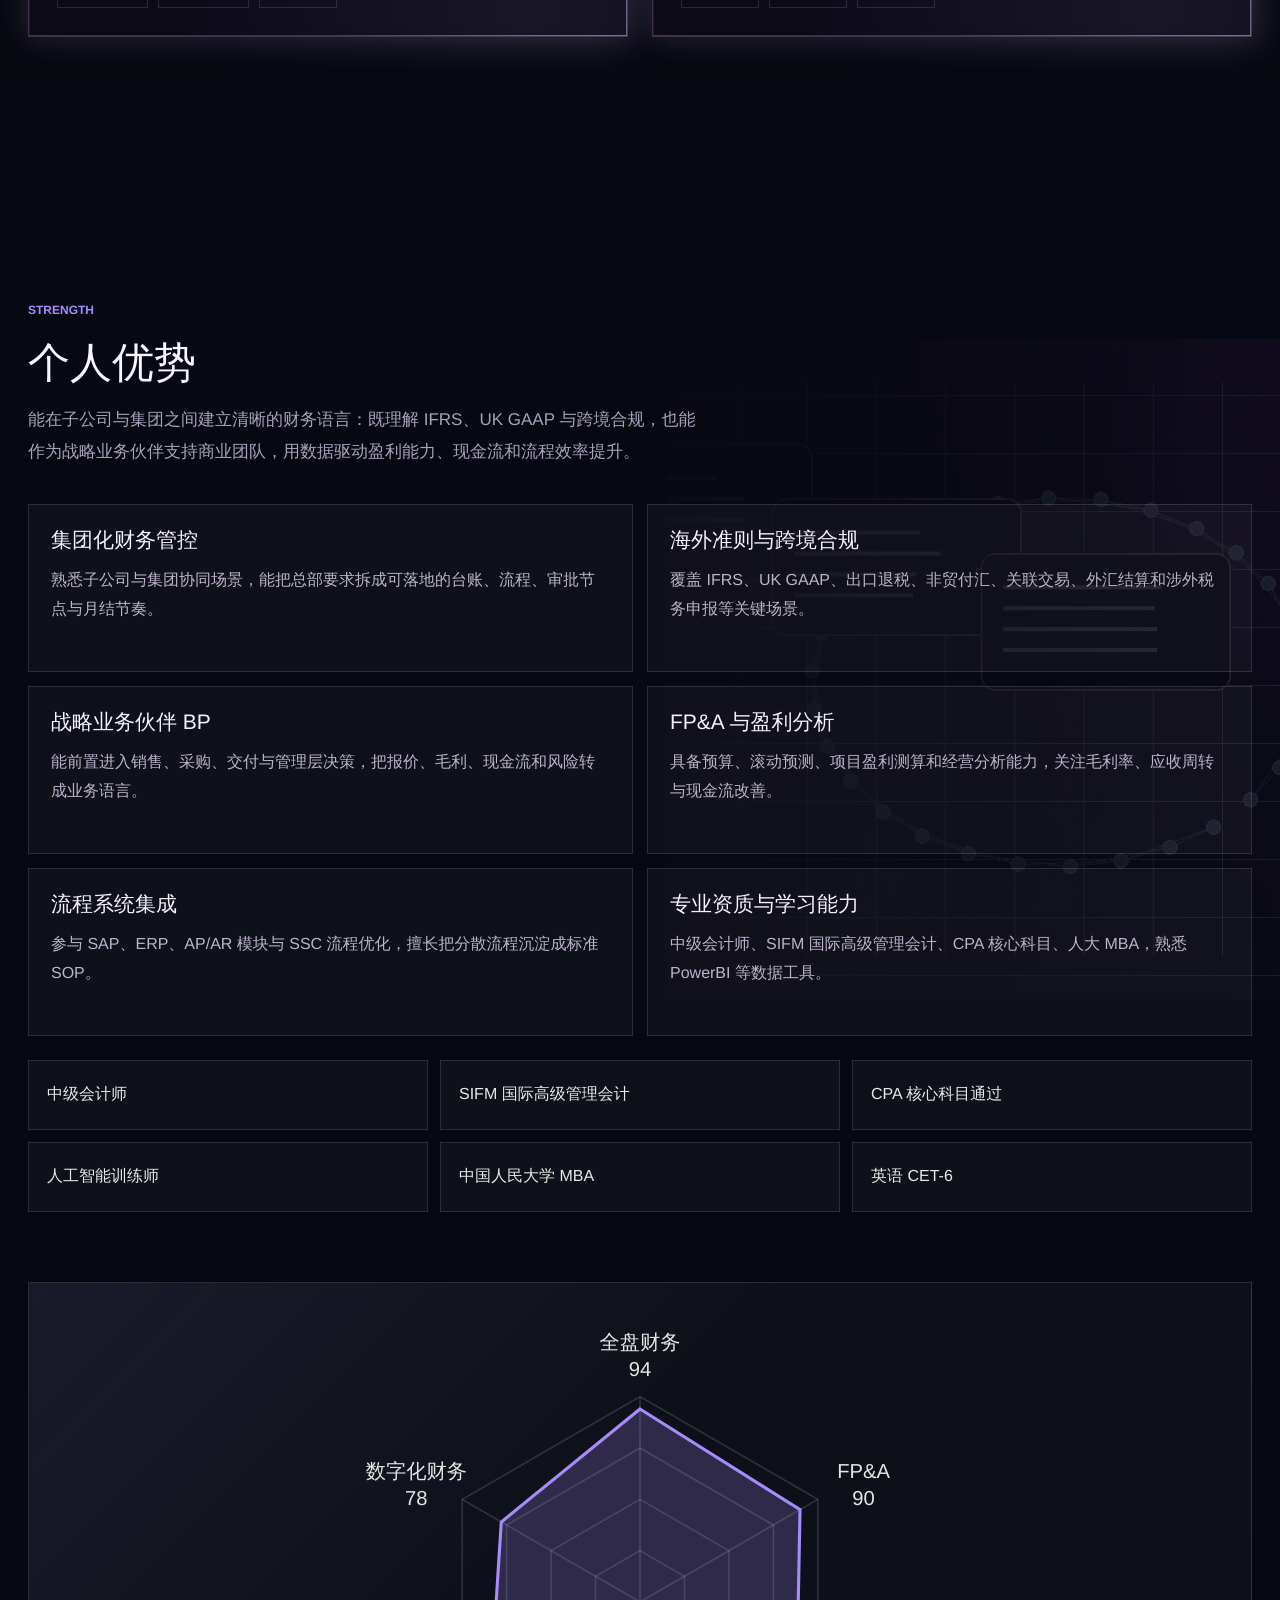
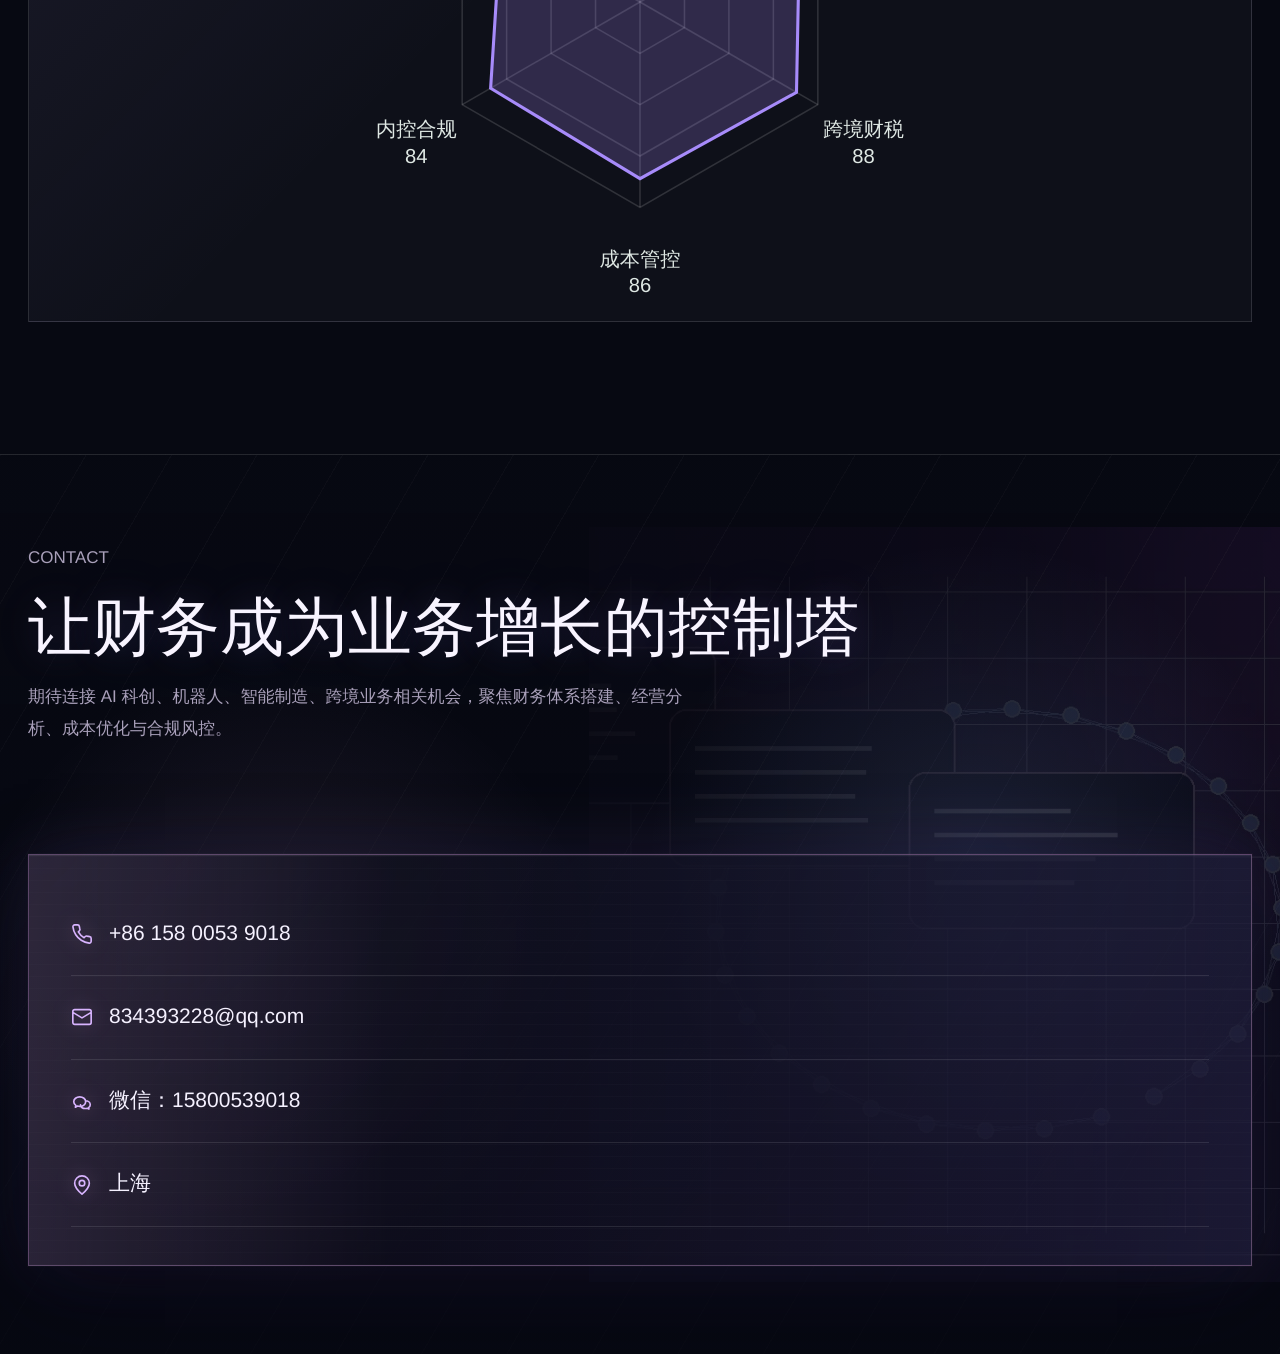
==== commit af8b72af: "Deploy mobile resume page" ====
--- a/index.html
+++ b/index.html
@@ -1,13 +1,13 @@
-<!doctype html>
+﻿<!doctype html>
 <html lang="zh-CN">
   <head>
     <meta charset="UTF-8" />
     <meta name="viewport" content="width=device-width, initial-scale=1.0" />
     <meta
       name="description"
-      content="??? - ????????,???????????,??AI???????????"
+      content="沈佳妮 - 外资企业财务主管，财税合规与成本管控专家，主攻AI科创企业财务体系搭建。"
     />
-    <title>??? | ??BP / FP&A / ????</title>
+    <title>沈佳妮 | 财务BP / FP&A / 财务管理</title>
     <script type="module" crossorigin src="./assets/index-CEBzLL8x.js"></script>
     <link rel="stylesheet" crossorigin href="./assets/index-CqBIqhLo.css">
   </head>
--- a/assets/index-CqBIqhLo.css
+++ b/assets/index-CqBIqhLo.css
@@ -1,4 +1,4 @@
-:root{color:#f4f7f5;--font-sans:"Aptos", "Segoe UI", "SF Pro Text", "PingFang SC", "Hiragino Sans GB", "Microsoft YaHei UI", sans-serif;--font-display:"Aptos Display", "Segoe UI", "SF Pro Display", "PingFang SC", "Microsoft YaHei UI", sans-serif;--font-tech:"YouSheBiaoTiHei", "Alimama ShuHeiTi", "PangMenZhengDao", "Aptos Display", "Segoe UI", "Microsoft YaHei UI", sans-serif;--font-number:"Aptos", "Segoe UI", "DIN Alternate", "SF Pro Display", sans-serif;--wrap:min(1700px, calc(100vw - 96px));--line:#ffffff1f;--muted:#a9a0ba;--panel:#100c1cc2;--teal:#a78bfa;--gold:#d8b4fe;--green:#f0abfc;--violet-deep:#160b2a;--violet-glow:#a78bfa52;--card-glow:#f4b8ff75;--card-glow-soft:#f4b8ff29;--card-glow-hot:#ffd5ffb8;--scroll:0px;background:#080b0d;font-family:Aptos,Segoe UI,SF Pro Text,PingFang SC,Hiragino Sans GB,Microsoft YaHei UI,sans-serif}*{box-sizing:border-box}html{scroll-behavior:smooth}body{min-width:320px;font-family:var(--font-sans);text-rendering:geometricprecision;-webkit-font-smoothing:antialiased;-moz-osx-font-smoothing:grayscale;background:#070912;margin:0;font-size:16px;font-weight:400;line-height:1.65;position:relative}main{isolation:isolate;position:relative;overflow:hidden}main:before,main:after{content:"";pointer-events:none;position:fixed;inset:-12%}main:before{z-index:-4;transform:translate3d(0, calc(var(--scroll) * -.55), 0) scale(1.04);filter:saturate(1.05);background:radial-gradient(circle at 18% 18%,#5b7dff38,#0000 34%),radial-gradient(circle at 76% 12%,#8b5cf642,#0000 30%),radial-gradient(circle at 58% 72%,#244eb92e,#0000 36%),linear-gradient(135deg,#060914 0%,#130820 42%,#071326 100%)}main:after{z-index:-3;opacity:.2;transform:translate3d(0, calc(var(--scroll) * -.22), 0);mix-blend-mode:screen;background-image:url("data:image/svg+xml,%3Csvg xmlns='http://www.w3.org/2000/svg' width='1200' height='680' viewBox='0 0 1200 680'%3E%3Cg fill='none' stroke='%23c7b4ff' stroke-opacity='.28' stroke-width='2'%3E%3Cpath d='M40 520 C180 420 260 470 380 330 S620 250 760 290 980 180 1160 110'/%3E%3Cpath d='M40 590 C230 540 310 570 440 480 S700 390 860 430 1010 330 1160 300' stroke='%2388a5ff' stroke-opacity='.22'/%3E%3C/g%3E%3Cg fill='%23f4b8ff' fill-opacity='.16'%3E%3Crect x='88' y='420' width='26' height='126'/%3E%3Crect x='146' y='370' width='26' height='176'/%3E%3Crect x='204' y='455' width='26' height='91'/%3E%3Crect x='930' y='250' width='28' height='210'/%3E%3Crect x='990' y='195' width='28' height='265'/%3E%3Crect x='1050' y='306' width='28' height='154'/%3E%3C/g%3E%3Cg stroke='%23ffffff' stroke-opacity='.08'%3E%3Cpath d='M40 560H1160M40 460H1160M40 360H1160M40 260H1160M40 160H1160'/%3E%3Cpath d='M160 80V610M320 80V610M480 80V610M640 80V610M800 80V610M960 80V610'/%3E%3C/g%3E%3C/svg%3E"),radial-gradient(circle,#ffffff6b 0 1px,#0000 1.4px),linear-gradient(115deg,#ffffff0d,#0000 34%);background-position:right 7vw top 16vh,0 0,0 0;background-size:1200px 680px,4px 4px,100% 100%}a{color:inherit;text-decoration:none}button{font:inherit}h1,h2,h3,strong,.brand{font-family:var(--font-display)}.hero h1,.brand{font-family:var(--font-tech)}.wrap{width:var(--wrap);margin:0 auto}.hero{isolation:isolate;min-height:100vh;padding:28px 0 72px;position:relative;overflow:hidden}.hero:before{content:"";z-index:0;pointer-events:none;opacity:.34;mix-blend-mode:screen;filter:saturate(.9)hue-rotate(18deg)blur(.2px);background:linear-gradient(90deg,#080716b8,#0000 44%),url(../visuals/hero-network.webp) 50%/cover no-repeat;animation:18s ease-in-out infinite alternate sectionImageDrift;position:absolute;inset:10% -8% 4% 42%}.hero-video,.hero-shade{z-index:-2;width:100%;height:100%;position:absolute;inset:0}.hero-video{object-fit:cover;transform:translateY(var(--scroll)) scale(1.04);filter:saturate(.92)contrast(1.08)}.hero-shade{z-index:-1;background:radial-gradient(circle at 68% 38%,#7c3aed33,#0000 34%),linear-gradient(90deg,#08060df0,#12091d57 52%,#08060d80),linear-gradient(#080b0d2e,#080b0d 94%)}.nav{z-index:20;width:var(--wrap);-webkit-backdrop-filter:blur(16px)saturate(1.15);backdrop-filter:blur(16px)saturate(1.15);background:linear-gradient(135deg,#140e2694,#05081247),linear-gradient(90deg,#f4b8ff0f,#0000 42%,#88a5ff0d);border:1px solid #d8b4fe2e;justify-content:space-between;align-items:center;height:76px;padding:0 24px;transition:top .28s,width .28s,background .28s,border-color .28s,box-shadow .28s,-webkit-backdrop-filter .28s,backdrop-filter .28s;display:flex;position:fixed;top:24px;left:50%;transform:translate(-50%);box-shadow:inset 0 1px #ffffff0f,0 18px 70px #04031247}.nav-scrolled{-webkit-backdrop-filter:blur(26px)saturate(1.28);backdrop-filter:blur(26px)saturate(1.28);background:linear-gradient(135deg,#140e26c7,#0508128a),linear-gradient(90deg,#f4b8ff14,#0000 42%,#88a5ff0f);border-color:#f4b8ff47;width:min(1700px,100vw - 56px);top:14px;box-shadow:inset 0 1px #ffffff14,0 22px 74px #06030f75}.brand{width:54px;height:54px;color:var(--teal);background:radial-gradient(circle at 34% 18%,#ffffff59,#0000 28%),linear-gradient(135deg,#f4b8ff57,#88a5ff38);border:1px solid #f4b8ff70;border-radius:50%;place-items:center;padding:3px;font-size:15px;font-weight:650;display:grid;position:relative;overflow:visible;box-shadow:0 0 0 1px #ffffff0a,0 0 22px #f4b8ff38}.brand:after{content:"";pointer-events:none;border:1px solid #f4b8ff2e;border-radius:50%;position:absolute;inset:-7px;box-shadow:0 0 28px #f4b8ff29}.brand img{object-fit:cover;filter:saturate(.96)contrast(1.05);border-radius:50%;width:100%;height:100%;display:block}.nav-links{color:#ded6ee;gap:42px;font-size:16px;font-weight:560;display:flex}.nav-links a{transition:color .2s,text-shadow .2s;position:relative}.nav-links a:after{content:"";background:linear-gradient(90deg,#0000,#f4b8ff,#88a5ff,#0000);height:1px;transition:left .22s,right .22s;position:absolute;bottom:-10px;left:50%;right:50%}.nav-links a:hover{color:#f7efff;text-shadow:0 0 18px #f4b8ff6b}.nav-links a:hover:after{left:-6px;right:-6px}.hero-grid{z-index:1;grid-template-columns:1.22fr .78fr;align-items:center;gap:72px;min-height:calc(100vh - 168px);padding-top:68px;display:grid;position:relative}.hero-copy{isolation:isolate;position:relative}.hero-copy:before{content:"";z-index:-1;pointer-events:none;opacity:.42;filter:drop-shadow(0 0 34px #f4b8ff38);background-image:linear-gradient(#0908141a,#090814a3),url("data:image/svg+xml,%3Csvg xmlns='http://www.w3.org/2000/svg' width='980' height='520' viewBox='0 0 980 520'%3E%3Cdefs%3E%3ClinearGradient id='line' x1='0' x2='1'%3E%3Cstop stop-color='%23f4b8ff' stop-opacity='.72'/%3E%3Cstop offset='.55' stop-color='%2388a5ff' stop-opacity='.66'/%3E%3Cstop offset='1' stop-color='%23c7b4ff' stop-opacity='.2'/%3E%3C/linearGradient%3E%3C/defs%3E%3Cg stroke='%23ffffff' stroke-opacity='.1' stroke-width='1'%3E%3Cpath d='M40 86H940M40 166H940M40 246H940M40 326H940M40 406H940'/%3E%3Cpath d='M120 46V462M240 46V462M360 46V462M480 46V462M600 46V462M720 46V462M840 46V462'/%3E%3C/g%3E%3Cg fill='%23f4b8ff' fill-opacity='.2'%3E%3Crect x='92' y='300' width='24' height='126'/%3E%3Crect x='138' y='236' width='24' height='190'/%3E%3Crect x='184' y='344' width='24' height='82'/%3E%3Crect x='760' y='202' width='28' height='224'/%3E%3Crect x='812' y='146' width='28' height='280'/%3E%3Crect x='864' y='258' width='28' height='168'/%3E%3C/g%3E%3Cg fill='none' stroke='url(%23line)' stroke-width='3'%3E%3Cpath d='M54 370 C160 284 224 314 316 218 S514 126 642 182 780 148 926 78'/%3E%3Cpath d='M54 430 C188 390 260 408 356 340 S540 284 690 314 794 270 926 240' stroke-opacity='.58'/%3E%3C/g%3E%3Cg fill='%23ffffff' fill-opacity='.58'%3E%3Ccircle cx='316' cy='218' r='5'/%3E%3Ccircle cx='642' cy='182' r='5'/%3E%3Ccircle cx='926' cy='78' r='5'/%3E%3C/g%3E%3Cg font-family='Segoe UI,Arial' font-size='18' fill='%23e9ddff' fill-opacity='.52'%3E%3Ctext x='54' y='64'%3EFR / CASHFLOW / MARGIN%3C/text%3E%3Ctext x='736' y='64'%3E+22%25 AR%3C/text%3E%3Ctext x='736' y='96'%3E95%25 QUOTE ACC.%3C/text%3E%3C/g%3E%3C/svg%3E");background-position:50%;background-size:cover;width:980px;height:520px;position:absolute;top:-96px;left:-78px}.eyebrow{color:var(--teal);letter-spacing:0;text-transform:uppercase;margin:0 0 18px;font-size:12px;font-weight:620}.hero h1{color:#0000;background:linear-gradient(92deg,#fff 0%,#e8d7ff 28%,#9db5ff 58%,#f4b8ff 100%);text-shadow:0 0 48px #a78bfa3d;-webkit-text-stroke:1px #ffffff1a;-webkit-background-clip:text;background-clip:text;width:fit-content;margin:0;font-size:124px;font-weight:700;line-height:1;position:relative}.hero h1:before,.hero h1:after{content:"";pointer-events:none;position:absolute}.hero h1:before{background:linear-gradient(90deg,#f4b8ff,#88a5ff,#0000);height:3px;bottom:-12px;left:5px;right:-12px;box-shadow:0 0 28px #f4b8ff8c}.hero h1:after{border-top:2px solid #f4b8ffb3;border-right:2px solid #88a5ff94;width:22px;height:72px;top:16px;right:-34px;transform:skewY(-18deg)}.hero h2{color:#e9ddff;max-width:880px;margin:30px 0 0;font-size:40px;font-weight:500;line-height:1.24}.lead{color:#c3bbd0;max-width:820px;margin:28px 0 0;font-size:19px;font-weight:380;line-height:1.9}.hero-panel{border:1px solid var(--line);-webkit-backdrop-filter:blur(16px);backdrop-filter:blur(16px);background:linear-gradient(145deg,#0f1415d1,#0f14156b);align-self:end;padding:34px}.hero-panel span,.project-top span{color:var(--gold);text-transform:uppercase;font-size:13px}.hero-panel strong{margin-top:14px;font-size:30px;font-weight:520;line-height:1.28;display:block}.hero-panel p{color:#b9b0c8;line-height:1.82}.hero-actions{gap:16px;margin-top:34px;display:flex}.primary,.secondary{border:1px solid #ffffff2e;align-items:center;height:52px;padding:0 24px;font-size:15px;font-weight:560;transition:transform .22s,box-shadow .22s,border-color .22s,background .22s,color .22s;display:inline-flex}.primary{border-color:var(--teal);color:#100719;background:linear-gradient(135deg,#c4b5fd,#8b5cf6);font-weight:700}.secondary{color:#d9e0dd}.primary:hover,.secondary:hover,.wechat-float:hover,.brand:hover{transform:translateY(-3px);box-shadow:0 18px 42px #7c3aed42}.secondary:hover,.wechat-float:hover,.brand:hover{color:#f3e8ff;background:#a78bfa1a;border-color:#c4b5fda8}.wechat-float{z-index:2;color:#f7fffc;background:#12091dd1;border:1px solid #a78bfa80;gap:5px;padding:16px 20px;font-size:14px;font-weight:560;transition:transform .22s,box-shadow .22s,border-color .22s,background .22s;display:grid;position:absolute;bottom:42px;right:max(48px,50vw - 850px)}.wechat-float span{color:var(--teal);font-size:13px}.section{padding:132px 0}.profile-section{isolation:isolate;background:linear-gradient(#070912e6,#0d0a19c7);position:relative;overflow:hidden}.profile-section:before{content:"";z-index:0;pointer-events:none;opacity:.18;filter:saturate(.88)hue-rotate(16deg);mix-blend-mode:screen;background:linear-gradient(90deg,#0000,#0709125c,#070912e6),url(../visuals/profile-finance.webp) 50%/cover no-repeat;width:54vw;height:640px;position:absolute;inset:5% auto auto -7%}.profile-section>.wrap{z-index:1;position:relative}.profile-grid{grid-template-columns:1.15fr .85fr;align-items:stretch;gap:24px;display:grid}.profile-card{isolation:isolate;min-height:430px;box-shadow:inset 0 0 0 1px #ffffff06, 0 0 28px var(--card-glow-soft);background:#ffffff09;border:1px solid #f4b8ff38;grid-template-columns:380px 1fr;gap:42px;padding:34px;transition:border-color .26s,box-shadow .26s,transform .26s,background .26s;display:grid;position:relative}.profile-card h2,.section-head h2,.strength h2,.contact-section h2{font-family:var(--font-display);color:#f8f4ff;margin:0;font-size:52px;font-weight:540;line-height:1.14}.profile-card h2{max-width:720px;font-size:44px;line-height:1.18}.profile-card p,.section-head span,.section-copy,.contact-section p{max-width:680px;color:var(--muted);font-size:17px;font-weight:380;line-height:1.88}.person-visual{background:radial-gradient(circle at 64% 18%,#f4b8ff24,#0000 28%),linear-gradient(135deg,#a78bfa1f,#0000 45%),repeating-linear-gradient(90deg,#ffffff0b 0 1px,#0000 1px 54px),#0b1112;border:1px solid #f4b8ff33;min-height:360px;position:relative;overflow:hidden;box-shadow:inset 0 1px #ffffff0f,0 0 44px #a78bfa1f}.person-visual:after{content:"";pointer-events:none;background:linear-gradient(90deg,#0508128a,#0000 42%),linear-gradient(#0000 62%,#0508129e);position:absolute;inset:0}.portrait-photo{object-fit:cover;object-position:center top;opacity:.82;filter:saturate(.92)contrast(1.04);width:min(84%,420px);height:100%;position:absolute;bottom:0;right:-18px}.portrait-data{z-index:1;gap:9px;display:grid;position:absolute;bottom:26px;left:26px}.portrait-data span{color:#f5efff;-webkit-backdrop-filter:blur(10px);backdrop-filter:blur(10px);background:#0908149e;border:1px solid #f4b8ff57;width:fit-content;padding:8px 12px;font-size:12px;font-weight:560;box-shadow:0 0 20px #f4b8ff14}.contact-strip{flex-wrap:wrap;gap:10px;margin-top:32px;display:flex}.contact-strip span{border:1px solid var(--line);color:#dce6e1;padding:10px 14px}.metric-grid{grid-template-columns:repeat(2,minmax(0,1fr));gap:18px;display:grid}.metric-grid button{isolation:isolate;text-align:left;cursor:pointer;min-height:206px;color:inherit;box-shadow:inset 0 0 0 1px #ffffff06, 0 0 26px var(--card-glow-soft);background:linear-gradient(135deg,#a78bfa12,#0000 45%),#ffffff09;border:1px solid #f4b8ff38;flex-direction:column;justify-content:end;padding:28px;transition:border-color .26s,box-shadow .26s,transform .26s,background .26s;display:flex;position:relative;overflow:hidden}.metric-art{z-index:0;pointer-events:none;opacity:.34;filter:saturate(.85)hue-rotate(18deg);background:linear-gradient(#08071633,#080716c7),url(../visuals/profile-finance.webp) 50%/cover no-repeat;transition:opacity .28s,transform .28s;position:absolute;inset:0;transform:scale(1.04)}.metric-art:before,.metric-art:after{content:"";pointer-events:none;position:absolute}.metric-art:before{background:linear-gradient(90deg,#0000,#f4b8ff29,#0000) 0 0/180% 100%,repeating-linear-gradient(0deg,#0000 0 26px,#ffffff0b 27px) 0 0/100% 100%;border:1px solid #f4b8ff29;animation:4.2s ease-in-out infinite tileScan;inset:18px}.metric-art:after{border:1px solid #f4b8ff47;border-radius:50%;width:128px;height:128px;top:-34px;right:-34px;box-shadow:0 0 34px #f4b8ff29,inset 0 0 38px #88a5ff14}.metric-grid button:nth-child(2) .metric-art{background:linear-gradient(#08071638,#080716cc),url(../visuals/strength-network.webp) 50%/cover no-repeat}.metric-grid button:nth-child(3) .metric-art{background:linear-gradient(#08071638,#080716cc),url(../visuals/project-margin.webp) 50%/cover no-repeat}.metric-grid button:nth-child(4) .metric-art{background:linear-gradient(#08071638,#080716cc),url(../visuals/project-tax.webp) 50%/cover no-repeat}.metric-grid button:hover .metric-art,.metric-grid button.is-active .metric-art{opacity:.52;transform:scale(1.09)}.metric-grid button:focus-visible{outline-offset:4px;outline:2px solid #f4b8ffb8}.metric-grid b{z-index:1;color:var(--green);font-family:var(--font-number);font-size:50px;font-weight:620;line-height:1;position:relative}.metric-grid small{z-index:1;color:#beb5cc;margin-top:14px;font-size:14px;line-height:1.55;position:relative}.profile-card:hover,.metric-grid button:hover,.project-card:hover{background:#181026c7;border-color:#f4b8ff9e;transform:translateY(-4px);box-shadow:inset 0 0 0 1px #ffffff0e,0 0 20px #f4b8ff3d,0 0 72px #f4b8ff38}.metric-grid button.is-active{animation:.62s both metricActivate}.metric-grid button.is-active b{animation:.62s both metricNumberPop}.profile-card:before,.metric-grid button:before,.timeline-main:before,.project-card:before{content:"";z-index:2;pointer-events:none;background:linear-gradient(115deg, transparent 0 18%, var(--card-glow-hot) 34%, #b9c7ff 50%, var(--card-glow) 66%, transparent 84%), linear-gradient(#f4b8ff57, #f4b8ff14);opacity:.58;-webkit-mask-composite:xor;background-position:0 0;background-size:220% 100%,100% 100%;border:1px solid #0000;transition:opacity .28s,background-position .48s;position:absolute;inset:0;-webkit-mask-image:linear-gradient(#000 0 0),linear-gradient(#000 0 0);mask-image:linear-gradient(#000 0 0),linear-gradient(#000 0 0);-webkit-mask-position:0 0,0 0;mask-position:0 0,0 0;-webkit-mask-size:auto,auto;mask-size:auto,auto;-webkit-mask-repeat:repeat,repeat;mask-repeat:repeat,repeat;-webkit-mask-clip:padding-box,border-box;mask-clip:padding-box,border-box;-webkit-mask-origin:padding-box,border-box;mask-origin:padding-box,border-box;-webkit-mask-composite:xor;mask-composite:exclude;-webkit-mask-source-type:auto,auto;mask-mode:match-source,match-source}.profile-card:after,.metric-grid button:after,.timeline-main:after,.project-card:after{content:"";z-index:-1;pointer-events:none;opacity:.34;filter:blur(18px);background:radial-gradient(circle at 18% 8%,#ffd5ff47,#0000 34%),radial-gradient(circle at 82% 100%,#b9c7ff38,#0000 42%);transition:inset .28s,opacity .28s,filter .28s;position:absolute;inset:-16px}.profile-card:hover:before,.metric-grid button:hover:before,.timeline-item.active .timeline-main:before,.timeline-item:hover .timeline-main:before,.project-card:hover:before{opacity:1;background-position:100% 0}.profile-card:hover:after,.metric-grid button:hover:after,.timeline-item.active .timeline-main:after,.timeline-item:hover .timeline-main:after,.project-card:hover:after{opacity:.72;filter:blur(24px);inset:-26px}.timeline-wrap{margin-top:96px;position:relative}.timeline-wrap:before{content:"";z-index:-1;pointer-events:none;opacity:.16;filter:saturate(.82)hue-rotate(20deg);mix-blend-mode:screen;background:radial-gradient(circle at 60% 44%,#f4b8ff2e,#0000 36%),url(../visuals/timeline-meeting.webp) 50%/cover no-repeat;height:520px;animation:22s ease-in-out infinite alternate sectionImageDrift;position:absolute;inset:8% -5% auto 48%}.section-head{justify-content:space-between;align-items:end;gap:48px;margin-bottom:48px;display:flex}.timeline{gap:18px;display:grid;position:relative}.timeline:before{content:"";background:linear-gradient(var(--teal), #ffffff14);width:1px;position:absolute;top:24px;bottom:24px;left:17px}.timeline-item{width:100%;color:inherit;text-align:left;cursor:pointer;background:0 0;border:0;grid-template-columns:36px 1fr;gap:22px;padding:0;display:grid;position:relative}.timeline-dot{z-index:1;background:#0a0f10;border:1px solid #a78bfa73;width:35px;height:35px;margin-top:30px;position:relative}.timeline-dot:after{content:"";background:var(--teal);opacity:.35;position:absolute;inset:10px}.timeline-main{isolation:isolate;background:#ffffff09;border:1px solid #f4b8ff33;padding:28px 34px;transition:border-color .25s,background .25s,transform .25s,box-shadow .25s;position:relative;box-shadow:inset 0 0 0 1px #ffffff05,0 0 24px #f4b8ff1f}.timeline-item.active .timeline-main,.timeline-item:hover .timeline-main{background:#a78bfa0e;border-color:#f4b8ff94;transform:translate(8px);box-shadow:inset 0 0 0 1px #ffffff0b,0 0 22px #f4b8ff33,0 0 58px #f4b8ff33}.timeline-main span{color:var(--gold);font-size:13px;font-weight:560}.timeline-main h3{color:#f7f2ff;margin:12px 0 8px;font-size:26px;font-weight:540}.timeline-main strong{color:var(--teal)}.timeline-main p{color:#bdb4cc;max-height:none;margin:0;line-height:1.82;display:none}.timeline-item.active p{margin-top:18px;animation:.12s ease-out both timelineReveal;display:block}.result-list{grid-template-columns:repeat(auto-fit,minmax(240px,1fr));gap:12px;display:none}.timeline-item.active .result-list{margin-top:22px;animation:.14s ease-out both timelineReveal;display:grid}.result-list em{border:1px solid var(--line);color:#dce5e1;background:#ffffff0a;min-height:64px;padding:14px 16px;font-size:13px;font-style:normal;line-height:1.6}.projects{isolation:isolate;background:linear-gradient(#ffffff09,#0808122e);position:relative;overflow:hidden}.projects:before{content:"";z-index:0;pointer-events:none;opacity:.2;background:radial-gradient(circle at 24% 18%,#f4b8ff24,#0000 28%),radial-gradient(circle at 80% 16%,#88a5ff21,#0000 26%),repeating-linear-gradient(90deg,#ffffff07 0 1px,#0000 1px 84px);position:absolute;inset:0}.projects>.wrap{z-index:1;position:relative}.project-grid{grid-template-columns:repeat(2,minmax(0,1fr));gap:24px;display:grid}.project-card{isolation:isolate;background:var(--panel);min-height:650px;box-shadow:inset 0 0 0 1px #ffffff06, 0 0 30px var(--card-glow-soft);border:1px solid #f4b8ff38;padding:28px;transition:border-color .26s,box-shadow .26s,transform .26s,background .26s;position:relative}.project-visual{background:linear-gradient(#08071629,#080716ad),url(../visuals/project-ledger.webp) 50%/cover no-repeat,radial-gradient(circle at 72% 24%,#a78bfa38,#0000 30%),linear-gradient(135deg,#ffffff13,#0000 44%),#0a0f10;border:1px solid #ffffff1a;height:300px;margin-bottom:28px;position:relative;overflow:hidden;box-shadow:inset 0 0 0 1px #ffffff0b,inset 0 -80px 120px #08071670}.project-visual:before,.project-visual:after{content:"";pointer-events:none;position:absolute}.project-visual:before{background:linear-gradient(90deg,#0000,#f4b8ff2e,#0000),repeating-linear-gradient(0deg,#0000 0 34px,#ffffff0d 35px);animation:4.8s ease-in-out infinite projectScan;inset:0;transform:translate(-100%)}.project-visual:after{filter:drop-shadow(0 0 12px #f4b8ff8c);background:linear-gradient(90deg,#0000,#f4b8ff,#88a5ff,#0000);height:2px;animation:3.6s ease-in-out infinite projectLineFloat;top:64%;left:9%;right:7%}.project-visual.tax{background:linear-gradient(#08071633,#080716b3),url(../visuals/project-tax.webp) 50%/cover no-repeat,radial-gradient(circle at 28% 34%,#d8b4fe47,#0000 30%),linear-gradient(135deg,#ffffff12,#0000 44%),#0a0f10}.project-visual.cashflow{background:linear-gradient(#08071633,#080716b3),url(../visuals/project-control.webp) 50%/cover no-repeat,radial-gradient(circle at 68% 55%,#f0abfc2e,#0000 34%),linear-gradient(135deg,#ffffff12,#0000 44%),#0a0f10}.project-visual.margin{background:linear-gradient(#08071633,#080716b3),url(../visuals/project-margin.webp) 50%/cover no-repeat,radial-gradient(circle at 42% 18%,#a78bfa2e,#0000 30%),radial-gradient(circle at 72% 68%,#d8b4fe2e,#0000 28%),#0a0f10}.visual-window{-webkit-backdrop-filter:blur(10px);backdrop-filter:blur(10px);background:linear-gradient(135deg,#f4b8ff14,#0000 44%),#080c1c7a;border:1px solid #f4b8ff2e;width:46%;height:178px;padding:22px;position:absolute;top:32px;left:34px;box-shadow:inset 0 1px #ffffff14,0 18px 60px #00000038}.visual-window span{background:#ffffff29;height:12px;margin-bottom:18px;display:block}.visual-window span:nth-child(2){background:#a78bfa6b;width:78%;animation:2.8s ease-in-out infinite dataBarPulse}.visual-window span:nth-child(3){width:58%}.visual-chart{align-items:end;gap:14px;width:34%;height:170px;display:flex;position:absolute;bottom:32px;right:44px}.visual-chart i{transform-origin:bottom;background:linear-gradient(#f4b8ffb3,#a78bfab8 46%,#506eff14),#ffffff0a;border:1px solid #f4b8ff2e;flex:1;animation:2.8s ease-in-out infinite chartRise;box-shadow:0 0 24px #f4b8ff24}.visual-chart i:first-child{height:42%}.visual-chart i:nth-child(2){height:76%;animation-delay:.18s}.visual-chart i:nth-child(3){height:58%;animation-delay:.34s}.visual-chart i:nth-child(4){height:92%;animation-delay:.52s}.visual-grid{grid-template-columns:repeat(3,1fr);gap:12px;display:grid;position:absolute;bottom:34px;left:34px;right:44px}.visual-grid b{background:linear-gradient(90deg,#0000,#f4b8ff24,#0000) 0 0/180% 100%,#ffffff0e 0 0/100% 100%;border:1px solid #f4b8ff24;height:34px;animation:3.4s ease-in-out infinite tileScan}.visual-grid b:nth-child(2){animation-delay:.25s}.visual-grid b:nth-child(3){animation-delay:.5s}.project-top{justify-content:space-between;align-items:flex-start;gap:18px;display:flex}.project-value{background:linear-gradient(135deg,#f4b8ff1a,#88a5ff0d),#ffffff09;border:1px solid #f4b8ff2e;justify-items:end;min-width:178px;max-width:230px;padding:13px 16px;display:grid;box-shadow:inset 0 1px #ffffff0d}.project-value b{color:var(--green);font-family:var(--font-display);text-align:right;font-size:22px;font-weight:620;line-height:1.28}.project-value small{color:#bdb4cc;text-align:right;margin-top:8px;font-size:12px;line-height:1.35}.project-card h3{color:#f6f1ff;margin:24px 0 14px;font-size:30px;font-weight:540;line-height:1.28}.project-card p{color:#bdb4cc;min-height:76px;line-height:1.82}.project-stats{flex-wrap:wrap;gap:10px;margin-top:24px;display:flex}.project-stats em{border:1px solid var(--line);color:#dfe7e3;padding:9px 12px;font-size:13px;font-style:normal}.strength{isolation:isolate;position:relative;overflow:hidden}.strength-grid{grid-template-columns:.96fr 1.04fr;align-items:center;gap:70px;display:grid;position:relative}.strength:before{content:"";z-index:0;pointer-events:none;opacity:.18;filter:saturate(.82)hue-rotate(18deg);mix-blend-mode:screen;background:linear-gradient(90deg,#080716f2,#08071633),url(../visuals/strength-network.webp) 50%/cover no-repeat;width:58vw;height:660px;position:absolute;inset:9% -10% auto auto}.strength>.wrap{z-index:1;position:relative}.advantage-grid{grid-template-columns:repeat(2,minmax(0,1fr));gap:14px;margin-top:36px;display:grid}.advantage-card,.cert-card{border:1px solid var(--line);background:#ffffff09}.advantage-card{min-height:168px;padding:22px}.advantage-card h3{color:#f6f1ff;margin:0 0 12px;font-size:21px;font-weight:540;line-height:1.35}.advantage-card p{color:#bdb4cc;margin:0;line-height:1.78}.cert-grid{grid-template-columns:repeat(3,minmax(0,1fr));gap:12px;margin-top:24px;display:grid}.cert-card{color:#e5ebe8;align-items:center;min-height:70px;padding:18px;display:flex}.radar-wrap{border:1px solid var(--line);background:linear-gradient(135deg,#a78bfa14,#0000 42%),#ffffff08;place-items:center;min-height:640px;display:grid}.radar{width:min(560px,100%);overflow:visible}.radar-ring,.radar-axis{fill:none;stroke:#ffffff24;stroke-width:1px}.radar-area{fill:#a78bfa38;stroke:var(--teal);stroke-width:2px}.radar text{fill:#dfe8e4;font-size:13px}.radar-score{fill:var(--gold)}.contact-section{isolation:isolate;border-top:1px solid var(--line);background:radial-gradient(circle at 76% 46%,#88a5ff24,#0000 30%),radial-gradient(circle at 22% 58%,#f4b8ff1a,#0000 28%),linear-gradient(#0808124d,#070912d1),repeating-linear-gradient(120deg,#ffffff09 0 1px,#0000 1px 74px);align-items:center;min-height:100vh;display:flex;position:relative;overflow:hidden}.contact-section:after{content:"";z-index:0;pointer-events:none;opacity:.2;filter:saturate(.82)hue-rotate(18deg);mix-blend-mode:screen;background:linear-gradient(90deg,#070912e6,#0709122e),url(../visuals/contact-ai-finance.webp) 50%/cover no-repeat;animation:20s ease-in-out infinite alternate sectionImageDrift;position:absolute;inset:8% -6% 8% 46%}.contact-grid{z-index:1;grid-template-columns:1fr 520px;align-items:center;gap:92px;display:grid;position:relative}.contact-section h2{text-shadow:0 0 34px #a78bfa2e,0 0 76px #88a5ff1f;max-width:900px;font-size:64px;line-height:1.12}.contact-card{isolation:isolate;-webkit-backdrop-filter:blur(18px)saturate(1.12);backdrop-filter:blur(18px)saturate(1.12);background:linear-gradient(135deg,#0f121edb,#120a20ad),radial-gradient(circle at 12% 0,#f4b8ff1f,#0000 34%);border:1px solid #f4b8ff57;gap:0;padding:38px 42px;display:grid;position:relative;box-shadow:inset 0 1px #ffffff14,0 0 0 1px #ffffff05,0 28px 90px #05031275,0 0 70px #a78bfa1f}.contact-card:before{content:"";z-index:-1;pointer-events:none;opacity:.52;background:linear-gradient(90deg,#f4b8ff3d,#0000 30%,#88a5ff2e),repeating-linear-gradient(0deg,#ffffff07 0 1px,#0000 1px 12px);position:absolute;inset:0}.contact-item{color:#f5f1ff;border-bottom:1px solid #ffffff1a;align-items:center;gap:16px;padding:24px 0;font-size:21px;font-weight:500;transition:color .2s,transform .2s,border-color .2s;display:flex}.contact-item:hover{color:#f4b8ff;border-color:#f4b8ff57;transform:translate(6px)}.contact-icon{fill:none;stroke:currentColor;stroke-width:1.8px;stroke-linecap:round;stroke-linejoin:round;color:#d8b4fe;filter:drop-shadow(0 0 10px #f4b8ff47);flex:0 0 22px;width:22px;height:22px}.contact-item:first-child span,.contact-item:nth-child(3) span{font-family:var(--font-number)}[data-reveal]{opacity:0;will-change:opacity, transform;transition:opacity .72s cubic-bezier(.22,1,.36,1),transform .72s cubic-bezier(.22,1,.36,1);transform:translateY(42px)}[data-reveal].is-visible{opacity:1;transform:translate(0,0)}.hero-copy[data-reveal] h1,.section-head[data-reveal] h2,.profile-card[data-reveal] h2,.strength [data-reveal]>h2,.contact-grid[data-reveal] h2{opacity:0;transform-origin:0;transition:opacity .78s cubic-bezier(.22,1,.36,1),transform .78s cubic-bezier(.22,1,.36,1);transform:translateY(24px)scale(.94)}.hero-copy[data-reveal].is-visible h1,.section-head[data-reveal].is-visible h2,.profile-card[data-reveal].is-visible h2,.strength [data-reveal].is-visible>h2,.contact-grid[data-reveal].is-visible h2{opacity:1;transform:translate(0,0)scale(1)}.metric-grid[data-reveal] button,.timeline[data-reveal] .timeline-item,.advantage-grid .advantage-card,.cert-grid .cert-card{opacity:0;transform:translateY(28px)}.metric-grid[data-reveal].is-visible button,.timeline[data-reveal].is-visible .timeline-item,[data-reveal].is-visible .advantage-grid .advantage-card,[data-reveal].is-visible .cert-grid .cert-card{animation:.58s cubic-bezier(.22,1,.36,1) both cardEnter}.metric-grid[data-reveal].is-visible button:nth-child(2),.timeline[data-reveal].is-visible .timeline-item:nth-child(2),.project-grid .project-card:nth-child(2),[data-reveal].is-visible .advantage-grid .advantage-card:nth-child(2),[data-reveal].is-visible .cert-grid .cert-card:nth-child(2){transition-delay:60ms;animation-delay:60ms}.metric-grid[data-reveal].is-visible button:nth-child(3),.timeline[data-reveal].is-visible .timeline-item:nth-child(3),.project-grid .project-card:nth-child(3),[data-reveal].is-visible .advantage-grid .advantage-card:nth-child(3),[data-reveal].is-visible .cert-grid .cert-card:nth-child(3){transition-delay:.12s;animation-delay:.12s}.metric-grid[data-reveal].is-visible button:nth-child(4),.timeline[data-reveal].is-visible .timeline-item:nth-child(4),.project-grid .project-card:nth-child(4),[data-reveal].is-visible .advantage-grid .advantage-card:nth-child(4),[data-reveal].is-visible .cert-grid .cert-card:nth-child(4){transition-delay:.18s;animation-delay:.18s}.timeline[data-reveal].is-visible .timeline-item:nth-child(5),[data-reveal].is-visible .advantage-grid .advantage-card:nth-child(5),[data-reveal].is-visible .cert-grid .cert-card:nth-child(5){animation-delay:.24s}[data-reveal].is-visible .advantage-grid .advantage-card:nth-child(6),[data-reveal].is-visible .cert-grid .cert-card:nth-child(6){animation-delay:.3s}@keyframes cardEnter{0%{opacity:0;transform:translateY(28px)scale(.985)}to{opacity:1;transform:translate(0,0)scale(1)}}@keyframes metricActivate{0%{transform:translateY(-4px)scale(1);box-shadow:inset 0 0 0 1px #ffffff0e,0 0 20px #f4b8ff3d,0 0 72px #f4b8ff38}48%{transform:translateY(-8px)scale(1.018);box-shadow:inset 0 0 0 1px #ffffff1a,0 0 34px #f4b8ff85,0 0 118px #88a5ff52}to{transform:translateY(-4px)scale(1)}}@keyframes metricNumberPop{0%,to{text-shadow:none;transform:translateY(0)}45%{text-shadow:0 0 16px #f4b8ffb8,0 0 34px #88a5ff6b;transform:translateY(-5px)}}@keyframes timelineReveal{0%{opacity:0;transform:translateY(-8px)}to{opacity:1;transform:translateY(0)}}@keyframes projectScan{0%,42%{opacity:0;transform:translate(-100%)}58%{opacity:.82}to{opacity:0;transform:translate(100%)}}@keyframes projectLineFloat{0%,to{opacity:.38;transform:translateY(0)scaleX(.82)}50%{opacity:.88;transform:translateY(-18px)scaleX(1)}}@keyframes dataBarPulse{0%,to{width:58%}50%{width:84%}}@keyframes chartRise{0%,to{opacity:.72;transform:scaleY(.72)}50%{opacity:1;transform:scaleY(1)}}@keyframes tileScan{0%,34%{opacity:.72;background-position:-120% 0,0 0}62%{opacity:1}to{opacity:.72;background-position:160% 0,0 0}}@keyframes sectionImageDrift{0%{transform:translate(-14px,8px)scale(1.02)}to{transform:translate(18px,-12px)scale(1.05)}}@media (prefers-reduced-motion:reduce){html{scroll-behavior:auto}*,:before,:after{transition-duration:.01ms!important;animation-duration:.01ms!important;animation-iteration-count:1!important}.hero-video{display:none}main:before,main:after{transform:none}[data-reveal],.hero-copy[data-reveal] h1,.section-head[data-reveal] h2,.profile-card[data-reveal] h2,.strength [data-reveal]>h2,.contact-grid[data-reveal] h2,.metric-grid[data-reveal] button,.timeline[data-reveal] .timeline-item,.advantage-grid .advantage-card,.cert-grid .cert-card{opacity:1;transform:none}}@media (width<=1300px){body{min-width:320px}:root{--wrap:min(1700px, calc(100vw - 56px))}.hero h1{font-size:90px}.hero h2,.profile-card h2,.section-head h2,.strength h2{font-size:42px}.profile-grid,.strength-grid,.contact-grid{grid-template-columns:1fr}}
+﻿:root{color:#f4f7f5;--font-sans:"Aptos", "Segoe UI", "SF Pro Text", "PingFang SC", "Hiragino Sans GB", "Microsoft YaHei UI", sans-serif;--font-display:"Aptos Display", "Segoe UI", "SF Pro Display", "PingFang SC", "Microsoft YaHei UI", sans-serif;--font-tech:"YouSheBiaoTiHei", "Alimama ShuHeiTi", "PangMenZhengDao", "Aptos Display", "Segoe UI", "Microsoft YaHei UI", sans-serif;--font-number:"Aptos", "Segoe UI", "DIN Alternate", "SF Pro Display", sans-serif;--wrap:min(1700px, calc(100vw - 96px));--line:#ffffff1f;--muted:#a9a0ba;--panel:#100c1cc2;--teal:#a78bfa;--gold:#d8b4fe;--green:#f0abfc;--violet-deep:#160b2a;--violet-glow:#a78bfa52;--card-glow:#f4b8ff75;--card-glow-soft:#f4b8ff29;--card-glow-hot:#ffd5ffb8;--scroll:0px;background:#080b0d;font-family:Aptos,Segoe UI,SF Pro Text,PingFang SC,Hiragino Sans GB,Microsoft YaHei UI,sans-serif}*{box-sizing:border-box}html{scroll-behavior:smooth}body{min-width:320px;font-family:var(--font-sans);text-rendering:geometricprecision;-webkit-font-smoothing:antialiased;-moz-osx-font-smoothing:grayscale;background:#070912;margin:0;font-size:16px;font-weight:400;line-height:1.65;position:relative}main{isolation:isolate;position:relative;overflow:hidden}main:before,main:after{content:"";pointer-events:none;position:fixed;inset:-12%}main:before{z-index:-4;transform:translate3d(0, calc(var(--scroll) * -.55), 0) scale(1.04);filter:saturate(1.05);background:radial-gradient(circle at 18% 18%,#5b7dff38,#0000 34%),radial-gradient(circle at 76% 12%,#8b5cf642,#0000 30%),radial-gradient(circle at 58% 72%,#244eb92e,#0000 36%),linear-gradient(135deg,#060914 0%,#130820 42%,#071326 100%)}main:after{z-index:-3;opacity:.2;transform:translate3d(0, calc(var(--scroll) * -.22), 0);mix-blend-mode:screen;background-image:url("data:image/svg+xml,%3Csvg xmlns='http://www.w3.org/2000/svg' width='1200' height='680' viewBox='0 0 1200 680'%3E%3Cg fill='none' stroke='%23c7b4ff' stroke-opacity='.28' stroke-width='2'%3E%3Cpath d='M40 520 C180 420 260 470 380 330 S620 250 760 290 980 180 1160 110'/%3E%3Cpath d='M40 590 C230 540 310 570 440 480 S700 390 860 430 1010 330 1160 300' stroke='%2388a5ff' stroke-opacity='.22'/%3E%3C/g%3E%3Cg fill='%23f4b8ff' fill-opacity='.16'%3E%3Crect x='88' y='420' width='26' height='126'/%3E%3Crect x='146' y='370' width='26' height='176'/%3E%3Crect x='204' y='455' width='26' height='91'/%3E%3Crect x='930' y='250' width='28' height='210'/%3E%3Crect x='990' y='195' width='28' height='265'/%3E%3Crect x='1050' y='306' width='28' height='154'/%3E%3C/g%3E%3Cg stroke='%23ffffff' stroke-opacity='.08'%3E%3Cpath d='M40 560H1160M40 460H1160M40 360H1160M40 260H1160M40 160H1160'/%3E%3Cpath d='M160 80V610M320 80V610M480 80V610M640 80V610M800 80V610M960 80V610'/%3E%3C/g%3E%3C/svg%3E"),radial-gradient(circle,#ffffff6b 0 1px,#0000 1.4px),linear-gradient(115deg,#ffffff0d,#0000 34%);background-position:right 7vw top 16vh,0 0,0 0;background-size:1200px 680px,4px 4px,100% 100%}a{color:inherit;text-decoration:none}button{font:inherit}h1,h2,h3,strong,.brand{font-family:var(--font-display)}.hero h1,.brand{font-family:var(--font-tech)}.wrap{width:var(--wrap);margin:0 auto}.hero{isolation:isolate;min-height:100vh;padding:28px 0 72px;position:relative;overflow:hidden}.hero:before{content:"";z-index:0;pointer-events:none;opacity:.34;mix-blend-mode:screen;filter:saturate(.9)hue-rotate(18deg)blur(.2px);background:linear-gradient(90deg,#080716b8,#0000 44%),url(../visuals/hero-network.webp) 50%/cover no-repeat;animation:18s ease-in-out infinite alternate sectionImageDrift;position:absolute;inset:10% -8% 4% 42%}.hero-video,.hero-shade{z-index:-2;width:100%;height:100%;position:absolute;inset:0}.hero-video{object-fit:cover;transform:translateY(var(--scroll)) scale(1.04);filter:saturate(.92)contrast(1.08)}.hero-shade{z-index:-1;background:radial-gradient(circle at 68% 38%,#7c3aed33,#0000 34%),linear-gradient(90deg,#08060df0,#12091d57 52%,#08060d80),linear-gradient(#080b0d2e,#080b0d 94%)}.nav{z-index:20;width:var(--wrap);-webkit-backdrop-filter:blur(16px)saturate(1.15);backdrop-filter:blur(16px)saturate(1.15);background:linear-gradient(135deg,#140e2694,#05081247),linear-gradient(90deg,#f4b8ff0f,#0000 42%,#88a5ff0d);border:1px solid #d8b4fe2e;justify-content:space-between;align-items:center;height:76px;padding:0 24px;transition:top .28s,width .28s,background .28s,border-color .28s,box-shadow .28s,-webkit-backdrop-filter .28s,backdrop-filter .28s;display:flex;position:fixed;top:24px;left:50%;transform:translate(-50%);box-shadow:inset 0 1px #ffffff0f,0 18px 70px #04031247}.nav-scrolled{-webkit-backdrop-filter:blur(26px)saturate(1.28);backdrop-filter:blur(26px)saturate(1.28);background:linear-gradient(135deg,#140e26c7,#0508128a),linear-gradient(90deg,#f4b8ff14,#0000 42%,#88a5ff0f);border-color:#f4b8ff47;width:min(1700px,100vw - 56px);top:14px;box-shadow:inset 0 1px #ffffff14,0 22px 74px #06030f75}.brand{width:54px;height:54px;color:var(--teal);background:radial-gradient(circle at 34% 18%,#ffffff59,#0000 28%),linear-gradient(135deg,#f4b8ff57,#88a5ff38);border:1px solid #f4b8ff70;border-radius:50%;place-items:center;padding:3px;font-size:15px;font-weight:650;display:grid;position:relative;overflow:visible;box-shadow:0 0 0 1px #ffffff0a,0 0 22px #f4b8ff38}.brand:after{content:"";pointer-events:none;border:1px solid #f4b8ff2e;border-radius:50%;position:absolute;inset:-7px;box-shadow:0 0 28px #f4b8ff29}.brand img{object-fit:cover;filter:saturate(.96)contrast(1.05);border-radius:50%;width:100%;height:100%;display:block}.nav-links{color:#ded6ee;gap:42px;font-size:16px;font-weight:560;display:flex}.nav-links a{transition:color .2s,text-shadow .2s;position:relative}.nav-links a:after{content:"";background:linear-gradient(90deg,#0000,#f4b8ff,#88a5ff,#0000);height:1px;transition:left .22s,right .22s;position:absolute;bottom:-10px;left:50%;right:50%}.nav-links a:hover{color:#f7efff;text-shadow:0 0 18px #f4b8ff6b}.nav-links a:hover:after{left:-6px;right:-6px}.hero-grid{z-index:1;grid-template-columns:1.22fr .78fr;align-items:center;gap:72px;min-height:calc(100vh - 168px);padding-top:68px;display:grid;position:relative}.hero-copy{isolation:isolate;position:relative}.hero-copy:before{content:"";z-index:-1;pointer-events:none;opacity:.42;filter:drop-shadow(0 0 34px #f4b8ff38);background-image:linear-gradient(#0908141a,#090814a3),url("data:image/svg+xml,%3Csvg xmlns='http://www.w3.org/2000/svg' width='980' height='520' viewBox='0 0 980 520'%3E%3Cdefs%3E%3ClinearGradient id='line' x1='0' x2='1'%3E%3Cstop stop-color='%23f4b8ff' stop-opacity='.72'/%3E%3Cstop offset='.55' stop-color='%2388a5ff' stop-opacity='.66'/%3E%3Cstop offset='1' stop-color='%23c7b4ff' stop-opacity='.2'/%3E%3C/linearGradient%3E%3C/defs%3E%3Cg stroke='%23ffffff' stroke-opacity='.1' stroke-width='1'%3E%3Cpath d='M40 86H940M40 166H940M40 246H940M40 326H940M40 406H940'/%3E%3Cpath d='M120 46V462M240 46V462M360 46V462M480 46V462M600 46V462M720 46V462M840 46V462'/%3E%3C/g%3E%3Cg fill='%23f4b8ff' fill-opacity='.2'%3E%3Crect x='92' y='300' width='24' height='126'/%3E%3Crect x='138' y='236' width='24' height='190'/%3E%3Crect x='184' y='344' width='24' height='82'/%3E%3Crect x='760' y='202' width='28' height='224'/%3E%3Crect x='812' y='146' width='28' height='280'/%3E%3Crect x='864' y='258' width='28' height='168'/%3E%3C/g%3E%3Cg fill='none' stroke='url(%23line)' stroke-width='3'%3E%3Cpath d='M54 370 C160 284 224 314 316 218 S514 126 642 182 780 148 926 78'/%3E%3Cpath d='M54 430 C188 390 260 408 356 340 S540 284 690 314 794 270 926 240' stroke-opacity='.58'/%3E%3C/g%3E%3Cg fill='%23ffffff' fill-opacity='.58'%3E%3Ccircle cx='316' cy='218' r='5'/%3E%3Ccircle cx='642' cy='182' r='5'/%3E%3Ccircle cx='926' cy='78' r='5'/%3E%3C/g%3E%3Cg font-family='Segoe UI,Arial' font-size='18' fill='%23e9ddff' fill-opacity='.52'%3E%3Ctext x='54' y='64'%3EFR / CASHFLOW / MARGIN%3C/text%3E%3Ctext x='736' y='64'%3E+22%25 AR%3C/text%3E%3Ctext x='736' y='96'%3E95%25 QUOTE ACC.%3C/text%3E%3C/g%3E%3C/svg%3E");background-position:50%;background-size:cover;width:980px;height:520px;position:absolute;top:-96px;left:-78px}.eyebrow{color:var(--teal);letter-spacing:0;text-transform:uppercase;margin:0 0 18px;font-size:12px;font-weight:620}.hero h1{color:#0000;background:linear-gradient(92deg,#fff 0%,#e8d7ff 28%,#9db5ff 58%,#f4b8ff 100%);text-shadow:0 0 48px #a78bfa3d;-webkit-text-stroke:1px #ffffff1a;-webkit-background-clip:text;background-clip:text;width:fit-content;margin:0;font-size:124px;font-weight:700;line-height:1;position:relative}.hero h1:before,.hero h1:after{content:"";pointer-events:none;position:absolute}.hero h1:before{background:linear-gradient(90deg,#f4b8ff,#88a5ff,#0000);height:3px;bottom:-12px;left:5px;right:-12px;box-shadow:0 0 28px #f4b8ff8c}.hero h1:after{border-top:2px solid #f4b8ffb3;border-right:2px solid #88a5ff94;width:22px;height:72px;top:16px;right:-34px;transform:skewY(-18deg)}.hero h2{color:#e9ddff;max-width:880px;margin:30px 0 0;font-size:40px;font-weight:500;line-height:1.24}.lead{color:#c3bbd0;max-width:820px;margin:28px 0 0;font-size:19px;font-weight:380;line-height:1.9}.hero-panel{border:1px solid var(--line);-webkit-backdrop-filter:blur(16px);backdrop-filter:blur(16px);background:linear-gradient(145deg,#0f1415d1,#0f14156b);align-self:end;padding:34px}.hero-panel span,.project-top span{color:var(--gold);text-transform:uppercase;font-size:13px}.hero-panel strong{margin-top:14px;font-size:30px;font-weight:520;line-height:1.28;display:block}.hero-panel p{color:#b9b0c8;line-height:1.82}.hero-actions{gap:16px;margin-top:34px;display:flex}.primary,.secondary{border:1px solid #ffffff2e;align-items:center;height:52px;padding:0 24px;font-size:15px;font-weight:560;transition:transform .22s,box-shadow .22s,border-color .22s,background .22s,color .22s;display:inline-flex}.primary{border-color:var(--teal);color:#100719;background:linear-gradient(135deg,#c4b5fd,#8b5cf6);font-weight:700}.secondary{color:#d9e0dd}.primary:hover,.secondary:hover,.wechat-float:hover,.brand:hover{transform:translateY(-3px);box-shadow:0 18px 42px #7c3aed42}.secondary:hover,.wechat-float:hover,.brand:hover{color:#f3e8ff;background:#a78bfa1a;border-color:#c4b5fda8}.wechat-float{z-index:2;color:#f7fffc;background:#12091dd1;border:1px solid #a78bfa80;gap:5px;padding:16px 20px;font-size:14px;font-weight:560;transition:transform .22s,box-shadow .22s,border-color .22s,background .22s;display:grid;position:absolute;bottom:42px;right:max(48px,50vw - 850px)}.wechat-float span{color:var(--teal);font-size:13px}.section{padding:132px 0}.profile-section{isolation:isolate;background:linear-gradient(#070912e6,#0d0a19c7);position:relative;overflow:hidden}.profile-section:before{content:"";z-index:0;pointer-events:none;opacity:.18;filter:saturate(.88)hue-rotate(16deg);mix-blend-mode:screen;background:linear-gradient(90deg,#0000,#0709125c,#070912e6),url(../visuals/profile-finance.webp) 50%/cover no-repeat;width:54vw;height:640px;position:absolute;inset:5% auto auto -7%}.profile-section>.wrap{z-index:1;position:relative}.profile-grid{grid-template-columns:1.15fr .85fr;align-items:stretch;gap:24px;display:grid}.profile-card{isolation:isolate;min-height:430px;box-shadow:inset 0 0 0 1px #ffffff06, 0 0 28px var(--card-glow-soft);background:#ffffff09;border:1px solid #f4b8ff38;grid-template-columns:380px 1fr;gap:42px;padding:34px;transition:border-color .26s,box-shadow .26s,transform .26s,background .26s;display:grid;position:relative}.profile-card h2,.section-head h2,.strength h2,.contact-section h2{font-family:var(--font-display);color:#f8f4ff;margin:0;font-size:52px;font-weight:540;line-height:1.14}.profile-card h2{max-width:720px;font-size:44px;line-height:1.18}.profile-card p,.section-head span,.section-copy,.contact-section p{max-width:680px;color:var(--muted);font-size:17px;font-weight:380;line-height:1.88}.person-visual{background:radial-gradient(circle at 64% 18%,#f4b8ff24,#0000 28%),linear-gradient(135deg,#a78bfa1f,#0000 45%),repeating-linear-gradient(90deg,#ffffff0b 0 1px,#0000 1px 54px),#0b1112;border:1px solid #f4b8ff33;min-height:360px;position:relative;overflow:hidden;box-shadow:inset 0 1px #ffffff0f,0 0 44px #a78bfa1f}.person-visual:after{content:"";pointer-events:none;background:linear-gradient(90deg,#0508128a,#0000 42%),linear-gradient(#0000 62%,#0508129e);position:absolute;inset:0}.portrait-photo{object-fit:cover;object-position:center top;opacity:.82;filter:saturate(.92)contrast(1.04);width:min(84%,420px);height:100%;position:absolute;bottom:0;right:-18px}.portrait-data{z-index:1;gap:9px;display:grid;position:absolute;bottom:26px;left:26px}.portrait-data span{color:#f5efff;-webkit-backdrop-filter:blur(10px);backdrop-filter:blur(10px);background:#0908149e;border:1px solid #f4b8ff57;width:fit-content;padding:8px 12px;font-size:12px;font-weight:560;box-shadow:0 0 20px #f4b8ff14}.contact-strip{flex-wrap:wrap;gap:10px;margin-top:32px;display:flex}.contact-strip span{border:1px solid var(--line);color:#dce6e1;padding:10px 14px}.metric-grid{grid-template-columns:repeat(2,minmax(0,1fr));gap:18px;display:grid}.metric-grid button{isolation:isolate;text-align:left;cursor:pointer;min-height:206px;color:inherit;box-shadow:inset 0 0 0 1px #ffffff06, 0 0 26px var(--card-glow-soft);background:linear-gradient(135deg,#a78bfa12,#0000 45%),#ffffff09;border:1px solid #f4b8ff38;flex-direction:column;justify-content:end;padding:28px;transition:border-color .26s,box-shadow .26s,transform .26s,background .26s;display:flex;position:relative;overflow:hidden}.metric-art{z-index:0;pointer-events:none;opacity:.34;filter:saturate(.85)hue-rotate(18deg);background:linear-gradient(#08071633,#080716c7),url(../visuals/profile-finance.webp) 50%/cover no-repeat;transition:opacity .28s,transform .28s;position:absolute;inset:0;transform:scale(1.04)}.metric-art:before,.metric-art:after{content:"";pointer-events:none;position:absolute}.metric-art:before{background:linear-gradient(90deg,#0000,#f4b8ff29,#0000) 0 0/180% 100%,repeating-linear-gradient(0deg,#0000 0 26px,#ffffff0b 27px) 0 0/100% 100%;border:1px solid #f4b8ff29;animation:4.2s ease-in-out infinite tileScan;inset:18px}.metric-art:after{border:1px solid #f4b8ff47;border-radius:50%;width:128px;height:128px;top:-34px;right:-34px;box-shadow:0 0 34px #f4b8ff29,inset 0 0 38px #88a5ff14}.metric-grid button:nth-child(2) .metric-art{background:linear-gradient(#08071638,#080716cc),url(../visuals/strength-network.webp) 50%/cover no-repeat}.metric-grid button:nth-child(3) .metric-art{background:linear-gradient(#08071638,#080716cc),url(../visuals/project-margin.webp) 50%/cover no-repeat}.metric-grid button:nth-child(4) .metric-art{background:linear-gradient(#08071638,#080716cc),url(../visuals/project-tax.webp) 50%/cover no-repeat}.metric-grid button:hover .metric-art,.metric-grid button.is-active .metric-art{opacity:.52;transform:scale(1.09)}.metric-grid button:focus-visible{outline-offset:4px;outline:2px solid #f4b8ffb8}.metric-grid b{z-index:1;color:var(--green);font-family:var(--font-number);font-size:50px;font-weight:620;line-height:1;position:relative}.metric-grid small{z-index:1;color:#beb5cc;margin-top:14px;font-size:14px;line-height:1.55;position:relative}.profile-card:hover,.metric-grid button:hover,.project-card:hover{background:#181026c7;border-color:#f4b8ff9e;transform:translateY(-4px);box-shadow:inset 0 0 0 1px #ffffff0e,0 0 20px #f4b8ff3d,0 0 72px #f4b8ff38}.metric-grid button.is-active{animation:.62s both metricActivate}.metric-grid button.is-active b{animation:.62s both metricNumberPop}.profile-card:before,.metric-grid button:before,.timeline-main:before,.project-card:before{content:"";z-index:2;pointer-events:none;background:linear-gradient(115deg, transparent 0 18%, var(--card-glow-hot) 34%, #b9c7ff 50%, var(--card-glow) 66%, transparent 84%), linear-gradient(#f4b8ff57, #f4b8ff14);opacity:.58;-webkit-mask-composite:xor;background-position:0 0;background-size:220% 100%,100% 100%;border:1px solid #0000;transition:opacity .28s,background-position .48s;position:absolute;inset:0;-webkit-mask-image:linear-gradient(#000 0 0),linear-gradient(#000 0 0);mask-image:linear-gradient(#000 0 0),linear-gradient(#000 0 0);-webkit-mask-position:0 0,0 0;mask-position:0 0,0 0;-webkit-mask-size:auto,auto;mask-size:auto,auto;-webkit-mask-repeat:repeat,repeat;mask-repeat:repeat,repeat;-webkit-mask-clip:padding-box,border-box;mask-clip:padding-box,border-box;-webkit-mask-origin:padding-box,border-box;mask-origin:padding-box,border-box;-webkit-mask-composite:xor;mask-composite:exclude;-webkit-mask-source-type:auto,auto;mask-mode:match-source,match-source}.profile-card:after,.metric-grid button:after,.timeline-main:after,.project-card:after{content:"";z-index:-1;pointer-events:none;opacity:.34;filter:blur(18px);background:radial-gradient(circle at 18% 8%,#ffd5ff47,#0000 34%),radial-gradient(circle at 82% 100%,#b9c7ff38,#0000 42%);transition:inset .28s,opacity .28s,filter .28s;position:absolute;inset:-16px}.profile-card:hover:before,.metric-grid button:hover:before,.timeline-item.active .timeline-main:before,.timeline-item:hover .timeline-main:before,.project-card:hover:before{opacity:1;background-position:100% 0}.profile-card:hover:after,.metric-grid button:hover:after,.timeline-item.active .timeline-main:after,.timeline-item:hover .timeline-main:after,.project-card:hover:after{opacity:.72;filter:blur(24px);inset:-26px}.timeline-wrap{margin-top:96px;position:relative}.timeline-wrap:before{content:"";z-index:-1;pointer-events:none;opacity:.16;filter:saturate(.82)hue-rotate(20deg);mix-blend-mode:screen;background:radial-gradient(circle at 60% 44%,#f4b8ff2e,#0000 36%),url(../visuals/timeline-meeting.webp) 50%/cover no-repeat;height:520px;animation:22s ease-in-out infinite alternate sectionImageDrift;position:absolute;inset:8% -5% auto 48%}.section-head{justify-content:space-between;align-items:end;gap:48px;margin-bottom:48px;display:flex}.timeline{gap:18px;display:grid;position:relative}.timeline:before{content:"";background:linear-gradient(var(--teal), #ffffff14);width:1px;position:absolute;top:24px;bottom:24px;left:17px}.timeline-item{width:100%;color:inherit;text-align:left;cursor:pointer;background:0 0;border:0;grid-template-columns:36px 1fr;gap:22px;padding:0;display:grid;position:relative}.timeline-dot{z-index:1;background:#0a0f10;border:1px solid #a78bfa73;width:35px;height:35px;margin-top:30px;position:relative}.timeline-dot:after{content:"";background:var(--teal);opacity:.35;position:absolute;inset:10px}.timeline-main{isolation:isolate;background:#ffffff09;border:1px solid #f4b8ff33;padding:28px 34px;transition:border-color .25s,background .25s,transform .25s,box-shadow .25s;position:relative;box-shadow:inset 0 0 0 1px #ffffff05,0 0 24px #f4b8ff1f}.timeline-item.active .timeline-main,.timeline-item:hover .timeline-main{background:#a78bfa0e;border-color:#f4b8ff94;transform:translate(8px);box-shadow:inset 0 0 0 1px #ffffff0b,0 0 22px #f4b8ff33,0 0 58px #f4b8ff33}.timeline-main span{color:var(--gold);font-size:13px;font-weight:560}.timeline-main h3{color:#f7f2ff;margin:12px 0 8px;font-size:26px;font-weight:540}.timeline-main strong{color:var(--teal)}.timeline-main p{color:#bdb4cc;max-height:none;margin:0;line-height:1.82;display:none}.timeline-item.active p{margin-top:18px;animation:.12s ease-out both timelineReveal;display:block}.result-list{grid-template-columns:repeat(auto-fit,minmax(240px,1fr));gap:12px;display:none}.timeline-item.active .result-list{margin-top:22px;animation:.14s ease-out both timelineReveal;display:grid}.result-list em{border:1px solid var(--line);color:#dce5e1;background:#ffffff0a;min-height:64px;padding:14px 16px;font-size:13px;font-style:normal;line-height:1.6}.projects{isolation:isolate;background:linear-gradient(#ffffff09,#0808122e);position:relative;overflow:hidden}.projects:before{content:"";z-index:0;pointer-events:none;opacity:.2;background:radial-gradient(circle at 24% 18%,#f4b8ff24,#0000 28%),radial-gradient(circle at 80% 16%,#88a5ff21,#0000 26%),repeating-linear-gradient(90deg,#ffffff07 0 1px,#0000 1px 84px);position:absolute;inset:0}.projects>.wrap{z-index:1;position:relative}.project-grid{grid-template-columns:repeat(2,minmax(0,1fr));gap:24px;display:grid}.project-card{isolation:isolate;background:var(--panel);min-height:650px;box-shadow:inset 0 0 0 1px #ffffff06, 0 0 30px var(--card-glow-soft);border:1px solid #f4b8ff38;padding:28px;transition:border-color .26s,box-shadow .26s,transform .26s,background .26s;position:relative}.project-visual{background:linear-gradient(#08071629,#080716ad),url(../visuals/project-ledger.webp) 50%/cover no-repeat,radial-gradient(circle at 72% 24%,#a78bfa38,#0000 30%),linear-gradient(135deg,#ffffff13,#0000 44%),#0a0f10;border:1px solid #ffffff1a;height:300px;margin-bottom:28px;position:relative;overflow:hidden;box-shadow:inset 0 0 0 1px #ffffff0b,inset 0 -80px 120px #08071670}.project-visual:before,.project-visual:after{content:"";pointer-events:none;position:absolute}.project-visual:before{background:linear-gradient(90deg,#0000,#f4b8ff2e,#0000),repeating-linear-gradient(0deg,#0000 0 34px,#ffffff0d 35px);animation:4.8s ease-in-out infinite projectScan;inset:0;transform:translate(-100%)}.project-visual:after{filter:drop-shadow(0 0 12px #f4b8ff8c);background:linear-gradient(90deg,#0000,#f4b8ff,#88a5ff,#0000);height:2px;animation:3.6s ease-in-out infinite projectLineFloat;top:64%;left:9%;right:7%}.project-visual.tax{background:linear-gradient(#08071633,#080716b3),url(../visuals/project-tax.webp) 50%/cover no-repeat,radial-gradient(circle at 28% 34%,#d8b4fe47,#0000 30%),linear-gradient(135deg,#ffffff12,#0000 44%),#0a0f10}.project-visual.cashflow{background:linear-gradient(#08071633,#080716b3),url(../visuals/project-control.webp) 50%/cover no-repeat,radial-gradient(circle at 68% 55%,#f0abfc2e,#0000 34%),linear-gradient(135deg,#ffffff12,#0000 44%),#0a0f10}.project-visual.margin{background:linear-gradient(#08071633,#080716b3),url(../visuals/project-margin.webp) 50%/cover no-repeat,radial-gradient(circle at 42% 18%,#a78bfa2e,#0000 30%),radial-gradient(circle at 72% 68%,#d8b4fe2e,#0000 28%),#0a0f10}.visual-window{-webkit-backdrop-filter:blur(10px);backdrop-filter:blur(10px);background:linear-gradient(135deg,#f4b8ff14,#0000 44%),#080c1c7a;border:1px solid #f4b8ff2e;width:46%;height:178px;padding:22px;position:absolute;top:32px;left:34px;box-shadow:inset 0 1px #ffffff14,0 18px 60px #00000038}.visual-window span{background:#ffffff29;height:12px;margin-bottom:18px;display:block}.visual-window span:nth-child(2){background:#a78bfa6b;width:78%;animation:2.8s ease-in-out infinite dataBarPulse}.visual-window span:nth-child(3){width:58%}.visual-chart{align-items:end;gap:14px;width:34%;height:170px;display:flex;position:absolute;bottom:32px;right:44px}.visual-chart i{transform-origin:bottom;background:linear-gradient(#f4b8ffb3,#a78bfab8 46%,#506eff14),#ffffff0a;border:1px solid #f4b8ff2e;flex:1;animation:2.8s ease-in-out infinite chartRise;box-shadow:0 0 24px #f4b8ff24}.visual-chart i:first-child{height:42%}.visual-chart i:nth-child(2){height:76%;animation-delay:.18s}.visual-chart i:nth-child(3){height:58%;animation-delay:.34s}.visual-chart i:nth-child(4){height:92%;animation-delay:.52s}.visual-grid{grid-template-columns:repeat(3,1fr);gap:12px;display:grid;position:absolute;bottom:34px;left:34px;right:44px}.visual-grid b{background:linear-gradient(90deg,#0000,#f4b8ff24,#0000) 0 0/180% 100%,#ffffff0e 0 0/100% 100%;border:1px solid #f4b8ff24;height:34px;animation:3.4s ease-in-out infinite tileScan}.visual-grid b:nth-child(2){animation-delay:.25s}.visual-grid b:nth-child(3){animation-delay:.5s}.project-top{justify-content:space-between;align-items:flex-start;gap:18px;display:flex}.project-value{background:linear-gradient(135deg,#f4b8ff1a,#88a5ff0d),#ffffff09;border:1px solid #f4b8ff2e;justify-items:end;min-width:178px;max-width:230px;padding:13px 16px;display:grid;box-shadow:inset 0 1px #ffffff0d}.project-value b{color:var(--green);font-family:var(--font-display);text-align:right;font-size:22px;font-weight:620;line-height:1.28}.project-value small{color:#bdb4cc;text-align:right;margin-top:8px;font-size:12px;line-height:1.35}.project-card h3{color:#f6f1ff;margin:24px 0 14px;font-size:30px;font-weight:540;line-height:1.28}.project-card p{color:#bdb4cc;min-height:76px;line-height:1.82}.project-stats{flex-wrap:wrap;gap:10px;margin-top:24px;display:flex}.project-stats em{border:1px solid var(--line);color:#dfe7e3;padding:9px 12px;font-size:13px;font-style:normal}.strength{isolation:isolate;position:relative;overflow:hidden}.strength-grid{grid-template-columns:.96fr 1.04fr;align-items:center;gap:70px;display:grid;position:relative}.strength:before{content:"";z-index:0;pointer-events:none;opacity:.18;filter:saturate(.82)hue-rotate(18deg);mix-blend-mode:screen;background:linear-gradient(90deg,#080716f2,#08071633),url(../visuals/strength-network.webp) 50%/cover no-repeat;width:58vw;height:660px;position:absolute;inset:9% -10% auto auto}.strength>.wrap{z-index:1;position:relative}.advantage-grid{grid-template-columns:repeat(2,minmax(0,1fr));gap:14px;margin-top:36px;display:grid}.advantage-card,.cert-card{border:1px solid var(--line);background:#ffffff09}.advantage-card{min-height:168px;padding:22px}.advantage-card h3{color:#f6f1ff;margin:0 0 12px;font-size:21px;font-weight:540;line-height:1.35}.advantage-card p{color:#bdb4cc;margin:0;line-height:1.78}.cert-grid{grid-template-columns:repeat(3,minmax(0,1fr));gap:12px;margin-top:24px;display:grid}.cert-card{color:#e5ebe8;align-items:center;min-height:70px;padding:18px;display:flex}.radar-wrap{border:1px solid var(--line);background:linear-gradient(135deg,#a78bfa14,#0000 42%),#ffffff08;place-items:center;min-height:640px;display:grid}.radar{width:min(560px,100%);overflow:visible}.radar-ring,.radar-axis{fill:none;stroke:#ffffff24;stroke-width:1px}.radar-area{fill:#a78bfa38;stroke:var(--teal);stroke-width:2px}.radar text{fill:#dfe8e4;font-size:13px}.radar-score{fill:var(--gold)}.contact-section{isolation:isolate;border-top:1px solid var(--line);background:radial-gradient(circle at 76% 46%,#88a5ff24,#0000 30%),radial-gradient(circle at 22% 58%,#f4b8ff1a,#0000 28%),linear-gradient(#0808124d,#070912d1),repeating-linear-gradient(120deg,#ffffff09 0 1px,#0000 1px 74px);align-items:center;min-height:100vh;display:flex;position:relative;overflow:hidden}.contact-section:after{content:"";z-index:0;pointer-events:none;opacity:.2;filter:saturate(.82)hue-rotate(18deg);mix-blend-mode:screen;background:linear-gradient(90deg,#070912e6,#0709122e),url(../visuals/contact-ai-finance.webp) 50%/cover no-repeat;animation:20s ease-in-out infinite alternate sectionImageDrift;position:absolute;inset:8% -6% 8% 46%}.contact-grid{z-index:1;grid-template-columns:1fr 520px;align-items:center;gap:92px;display:grid;position:relative}.contact-section h2{text-shadow:0 0 34px #a78bfa2e,0 0 76px #88a5ff1f;max-width:900px;font-size:64px;line-height:1.12}.contact-card{isolation:isolate;-webkit-backdrop-filter:blur(18px)saturate(1.12);backdrop-filter:blur(18px)saturate(1.12);background:linear-gradient(135deg,#0f121edb,#120a20ad),radial-gradient(circle at 12% 0,#f4b8ff1f,#0000 34%);border:1px solid #f4b8ff57;gap:0;padding:38px 42px;display:grid;position:relative;box-shadow:inset 0 1px #ffffff14,0 0 0 1px #ffffff05,0 28px 90px #05031275,0 0 70px #a78bfa1f}.contact-card:before{content:"";z-index:-1;pointer-events:none;opacity:.52;background:linear-gradient(90deg,#f4b8ff3d,#0000 30%,#88a5ff2e),repeating-linear-gradient(0deg,#ffffff07 0 1px,#0000 1px 12px);position:absolute;inset:0}.contact-item{color:#f5f1ff;border-bottom:1px solid #ffffff1a;align-items:center;gap:16px;padding:24px 0;font-size:21px;font-weight:500;transition:color .2s,transform .2s,border-color .2s;display:flex}.contact-item:hover{color:#f4b8ff;border-color:#f4b8ff57;transform:translate(6px)}.contact-icon{fill:none;stroke:currentColor;stroke-width:1.8px;stroke-linecap:round;stroke-linejoin:round;color:#d8b4fe;filter:drop-shadow(0 0 10px #f4b8ff47);flex:0 0 22px;width:22px;height:22px}.contact-item:first-child span,.contact-item:nth-child(3) span{font-family:var(--font-number)}[data-reveal]{opacity:0;will-change:opacity, transform;transition:opacity .72s cubic-bezier(.22,1,.36,1),transform .72s cubic-bezier(.22,1,.36,1);transform:translateY(42px)}[data-reveal].is-visible{opacity:1;transform:translate(0,0)}.hero-copy[data-reveal] h1,.section-head[data-reveal] h2,.profile-card[data-reveal] h2,.strength [data-reveal]>h2,.contact-grid[data-reveal] h2{opacity:0;transform-origin:0;transition:opacity .78s cubic-bezier(.22,1,.36,1),transform .78s cubic-bezier(.22,1,.36,1);transform:translateY(24px)scale(.94)}.hero-copy[data-reveal].is-visible h1,.section-head[data-reveal].is-visible h2,.profile-card[data-reveal].is-visible h2,.strength [data-reveal].is-visible>h2,.contact-grid[data-reveal].is-visible h2{opacity:1;transform:translate(0,0)scale(1)}.metric-grid[data-reveal] button,.timeline[data-reveal] .timeline-item,.advantage-grid .advantage-card,.cert-grid .cert-card{opacity:0;transform:translateY(28px)}.metric-grid[data-reveal].is-visible button,.timeline[data-reveal].is-visible .timeline-item,[data-reveal].is-visible .advantage-grid .advantage-card,[data-reveal].is-visible .cert-grid .cert-card{animation:.58s cubic-bezier(.22,1,.36,1) both cardEnter}.metric-grid[data-reveal].is-visible button:nth-child(2),.timeline[data-reveal].is-visible .timeline-item:nth-child(2),.project-grid .project-card:nth-child(2),[data-reveal].is-visible .advantage-grid .advantage-card:nth-child(2),[data-reveal].is-visible .cert-grid .cert-card:nth-child(2){transition-delay:60ms;animation-delay:60ms}.metric-grid[data-reveal].is-visible button:nth-child(3),.timeline[data-reveal].is-visible .timeline-item:nth-child(3),.project-grid .project-card:nth-child(3),[data-reveal].is-visible .advantage-grid .advantage-card:nth-child(3),[data-reveal].is-visible .cert-grid .cert-card:nth-child(3){transition-delay:.12s;animation-delay:.12s}.metric-grid[data-reveal].is-visible button:nth-child(4),.timeline[data-reveal].is-visible .timeline-item:nth-child(4),.project-grid .project-card:nth-child(4),[data-reveal].is-visible .advantage-grid .advantage-card:nth-child(4),[data-reveal].is-visible .cert-grid .cert-card:nth-child(4){transition-delay:.18s;animation-delay:.18s}.timeline[data-reveal].is-visible .timeline-item:nth-child(5),[data-reveal].is-visible .advantage-grid .advantage-card:nth-child(5),[data-reveal].is-visible .cert-grid .cert-card:nth-child(5){animation-delay:.24s}[data-reveal].is-visible .advantage-grid .advantage-card:nth-child(6),[data-reveal].is-visible .cert-grid .cert-card:nth-child(6){animation-delay:.3s}@keyframes cardEnter{0%{opacity:0;transform:translateY(28px)scale(.985)}to{opacity:1;transform:translate(0,0)scale(1)}}@keyframes metricActivate{0%{transform:translateY(-4px)scale(1);box-shadow:inset 0 0 0 1px #ffffff0e,0 0 20px #f4b8ff3d,0 0 72px #f4b8ff38}48%{transform:translateY(-8px)scale(1.018);box-shadow:inset 0 0 0 1px #ffffff1a,0 0 34px #f4b8ff85,0 0 118px #88a5ff52}to{transform:translateY(-4px)scale(1)}}@keyframes metricNumberPop{0%,to{text-shadow:none;transform:translateY(0)}45%{text-shadow:0 0 16px #f4b8ffb8,0 0 34px #88a5ff6b;transform:translateY(-5px)}}@keyframes timelineReveal{0%{opacity:0;transform:translateY(-8px)}to{opacity:1;transform:translateY(0)}}@keyframes projectScan{0%,42%{opacity:0;transform:translate(-100%)}58%{opacity:.82}to{opacity:0;transform:translate(100%)}}@keyframes projectLineFloat{0%,to{opacity:.38;transform:translateY(0)scaleX(.82)}50%{opacity:.88;transform:translateY(-18px)scaleX(1)}}@keyframes dataBarPulse{0%,to{width:58%}50%{width:84%}}@keyframes chartRise{0%,to{opacity:.72;transform:scaleY(.72)}50%{opacity:1;transform:scaleY(1)}}@keyframes tileScan{0%,34%{opacity:.72;background-position:-120% 0,0 0}62%{opacity:1}to{opacity:.72;background-position:160% 0,0 0}}@keyframes sectionImageDrift{0%{transform:translate(-14px,8px)scale(1.02)}to{transform:translate(18px,-12px)scale(1.05)}}@media (prefers-reduced-motion:reduce){html{scroll-behavior:auto}*,:before,:after{transition-duration:.01ms!important;animation-duration:.01ms!important;animation-iteration-count:1!important}.hero-video{display:none}main:before,main:after{transform:none}[data-reveal],.hero-copy[data-reveal] h1,.section-head[data-reveal] h2,.profile-card[data-reveal] h2,.strength [data-reveal]>h2,.contact-grid[data-reveal] h2,.metric-grid[data-reveal] button,.timeline[data-reveal] .timeline-item,.advantage-grid .advantage-card,.cert-grid .cert-card{opacity:1;transform:none}}@media (width<=1300px){body{min-width:320px}:root{--wrap:min(1700px, calc(100vw - 56px))}.hero h1{font-size:90px}.hero h2,.profile-card h2,.section-head h2,.strength h2{font-size:42px}.profile-grid,.strength-grid,.contact-grid{grid-template-columns:1fr}}
 
 /* portrait restoration: real photo + restrained motion */
 .person-visual{overflow:hidden;animation:portraitPanelEnter .86s cubic-bezier(.22,1,.36,1) both;transform-origin:center;}
